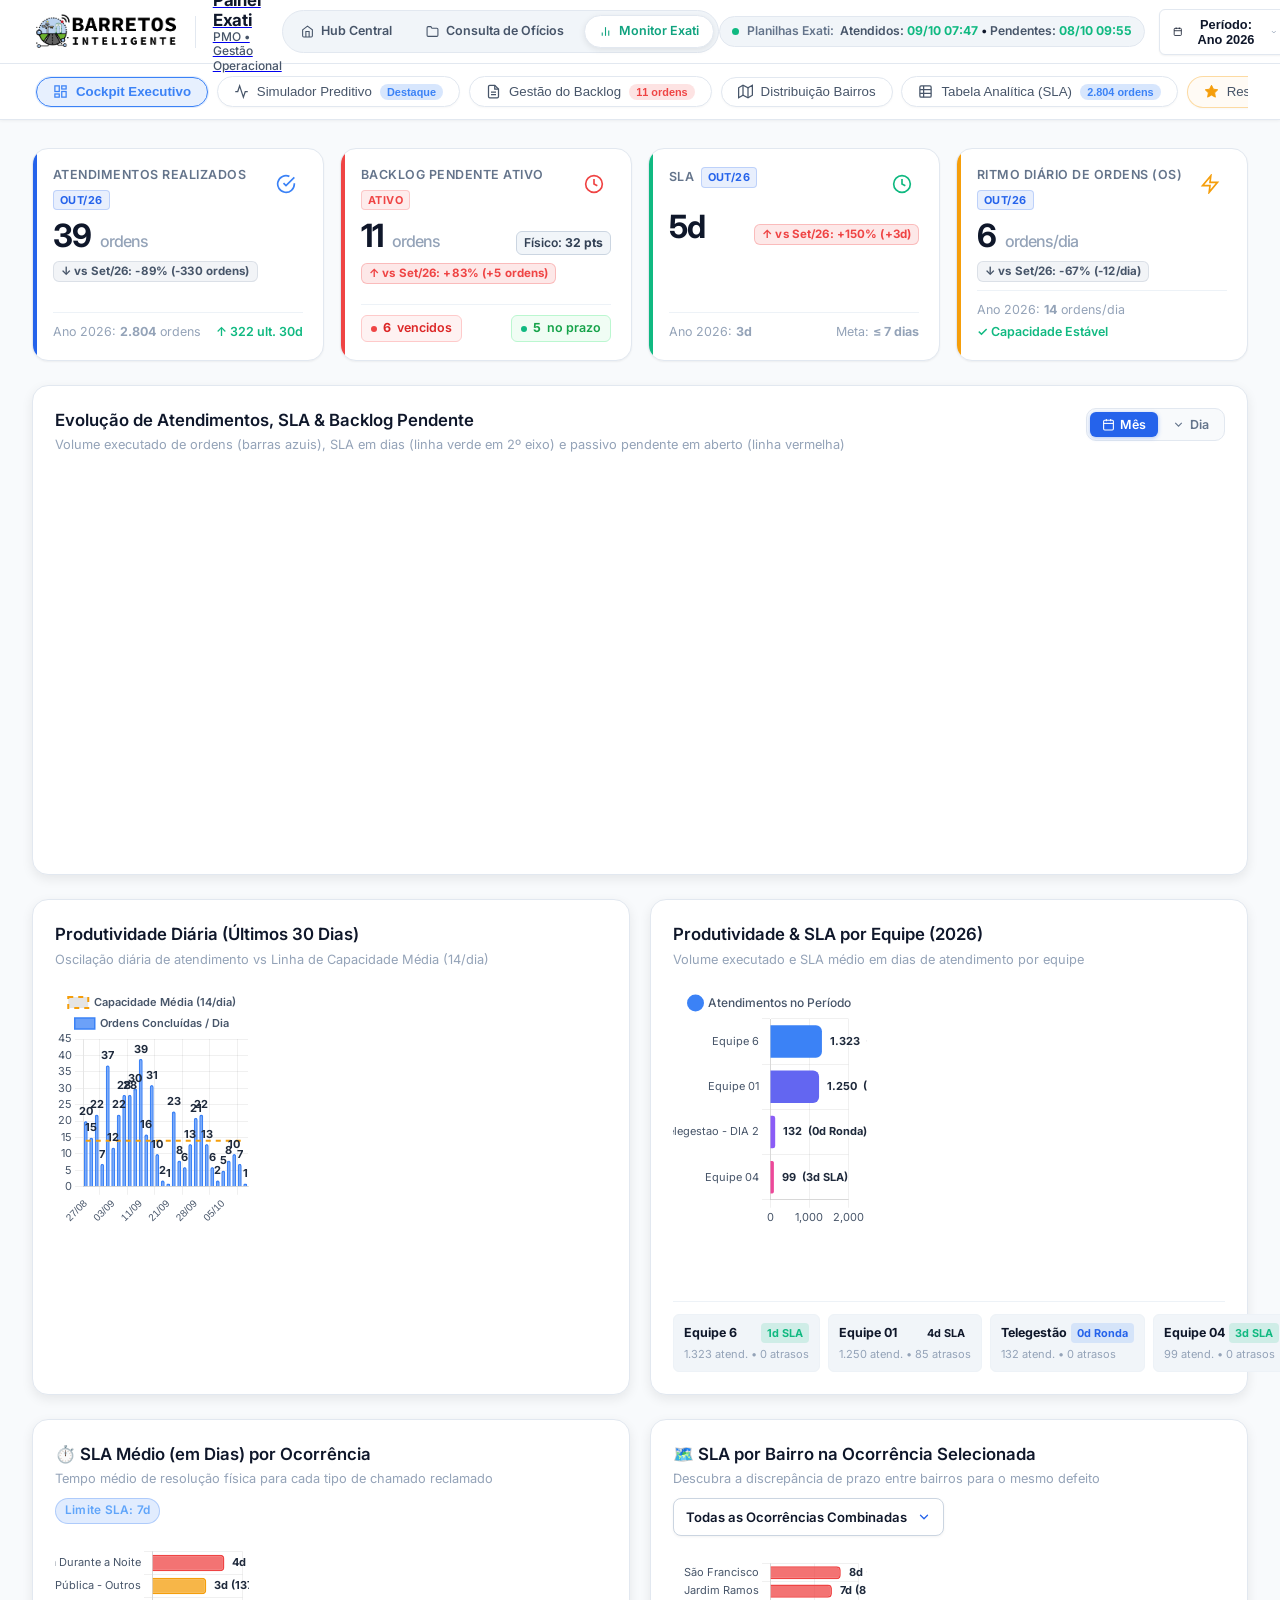
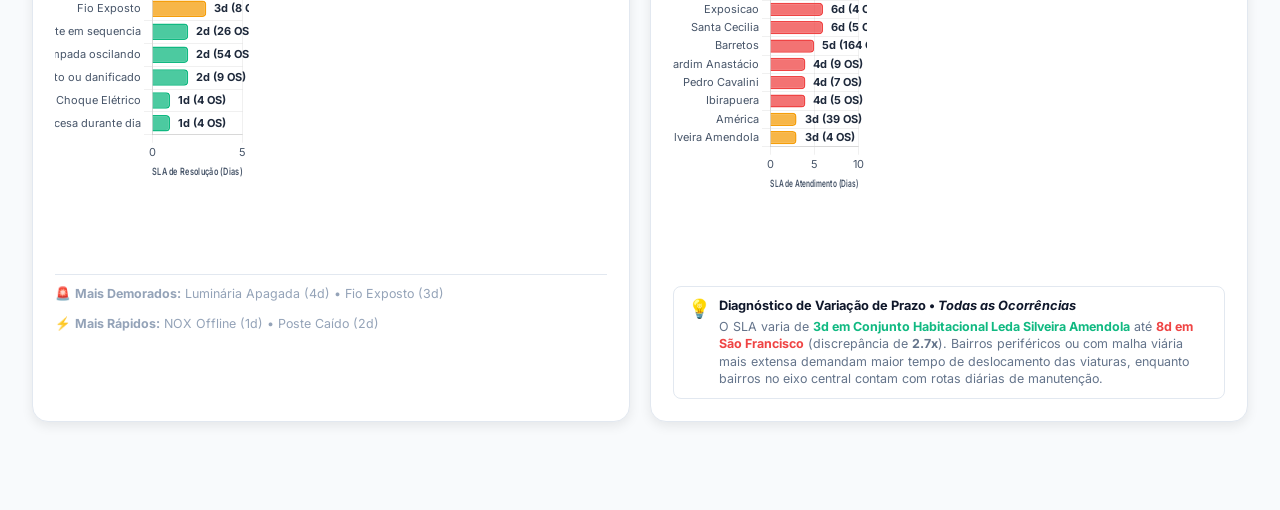
==== 02 - Monitor Exati/index.html @ 345c347f "feat: Central HUB Barretos Inteligente - Oficios e Exati integrados" ====
<!DOCTYPE html>
<html lang="pt-BR" data-theme="dark">
<head>
  <meta charset="UTF-8">
  <meta name="viewport" content="width=device-width, initial-scale=1.0, maximum-scale=1.0, user-scalable=no, viewport-fit=cover">
  <title>Painel Exati &bull; PMO Gestão Operacional</title>
  
  <!-- Favicon -->
  <link rel="icon" type="image/png" href="./favicon.png">
  <link rel="shortcut icon" type="image/png" href="./favicon.png">
  <link rel="apple-touch-icon" href="./favicon.png">
  
  <!-- Google Fonts: Inter -->
  <link rel="preconnect" href="https://fonts.googleapis.com">
  <link rel="preconnect" href="https://fonts.gstatic.com" crossorigin>
  <link href="https://fonts.googleapis.com/css2?family=Inter:wght@300;400;500;600;700;800&display=swap" rel="stylesheet">
  
  <!-- CSS Executivo -->
  <link rel="stylesheet" href="./app.css?v=20261009_v5">

  <!-- SheetJS para Upload e Exportação Direta no Navegador -->
  <script src="./xlsx.full.min.js"></script>

  <!-- Chart.js para Gráficos -->
  <script src="./chart.umd.min.js"></script>
  <script>
    if (typeof Chart === 'undefined') {
      document.write('<script src="https://cdn.jsdelivr.net/npm/chart.js"><\/script>');
    }
  </script>
</head>
<body>

  <div class="app-layout" id="app-layout">
    
    <!-- ==================== HEADER STICKY UNIFICADO (BARRA DE TÍTULO + ABAS FIXAS) ==================== -->
    <div class="sticky-header-wrapper" id="sticky-header-wrapper">
      <header class="navbar">
      <div class="nav-left">
        <a href="/" class="brand-logo" title="Ir para o Hub Central">
          <img src="./logo-ipbarretos-horizontal-alta.png" alt="Barretos Inteligente" class="brand-logo-img">
          <div class="brand-divider"></div>
          <div class="brand-text">
            <span class="brand-title">Painel Exati</span>
            <span class="brand-subtitle">PMO &bull; Gestão Operacional</span>
          </div>
        </a>
      </div>

      <!-- Central Switcher (Navegação Rápida entre Portais) -->
      <nav class="nav-center" aria-label="Navegação Central">
        <a href="/" class="nav-pill" id="linkHubNav" title="Ir para o Hub Central">
          <svg width="13" height="13" viewBox="0 0 24 24" fill="none" stroke="currentColor" stroke-width="2"><path d="M3 9l9-7 9 7v11a2 2 0 0 1-2 2H5a2 2 0 0 1-2-2z"></path><polyline points="9 22 9 12 15 12 15 22"></polyline></svg>
          <span>Hub Central</span>
        </a>
        <a href="/oficios" class="nav-pill" id="linkOficiosNav" title="Ir para Consulta de Ofícios">
          <svg width="13" height="13" viewBox="0 0 24 24" fill="none" stroke="currentColor" stroke-width="2"><path d="M22 19a2 2 0 0 1-2 2H4a2 2 0 0 1-2-2V5a2 2 0 0 1 2-2h5l2 3h9a2 2 0 0 1 2 2z"></path></svg>
          <span>Consulta de Ofícios</span>
        </a>
        <a href="/exati" class="nav-pill active" title="Você está no Monitor Exati">
          <svg width="13" height="13" viewBox="0 0 24 24" fill="none" stroke="currentColor" stroke-width="2"><line x1="18" y1="20" x2="18" y2="10"></line><line x1="12" y1="20" x2="12" y2="4"></line><line x1="6" y1="20" x2="6" y2="14"></line></svg>
          <span>Monitor Exati</span>
        </a>
      </nav>

      <div class="nav-right">
        
        <!-- AVISO PEQUENO DE DATA E HORA DE ATUALIZAÇÃO DAS PLANILHAS -->
        <div class="topbar-sync-notice" id="topbar-sync-notice" title="Status das planilhas importadas">
          <span class="sync-pulse-dot"></span>
          <div class="sync-notice-text">
            <span class="sync-notice-label">Planilhas Exati:</span>
            <span class="sync-notice-val" id="topbar-sync-times">
              <strong>Atendidos:</strong> <span id="time-badge-atendidos">08/10 09:32</span> &bull; 
              <strong>Pendentes:</strong> <span id="time-badge-pendentes">08/10 09:55</span>
            </span>
          </div>
        </div>

        <!-- DROPDOWN DE FILTRO DE PERÍODO -->
        <div class="filter-dropdown-wrapper" id="filter-dropdown-wrapper">
          <button class="nav-btn btn-filter-trigger" id="btn-filter-trigger" title="Filtrar período ou selecionar datas">
            <svg width="15" height="15" viewBox="0 0 24 24" fill="none" stroke="currentColor" stroke-width="2">
              <rect x="3" y="4" width="18" height="18" rx="2" ry="2"></rect>
              <line x1="16" y1="2" x2="16" y2="6"></line>
              <line x1="8" y1="2" x2="8" y2="6"></line>
              <line x1="3" y1="10" x2="21" y2="10"></line>
            </svg>
            <span id="filter-btn-label">Período: Ano 2026</span>
            <svg width="12" height="12" viewBox="0 0 24 24" fill="none" stroke="currentColor" stroke-width="2.5" class="chevron-icon">
              <polyline points="6 9 12 15 18 9"></polyline>
            </svg>
          </button>

          <!-- Popover do Filtro -->
          <div class="filter-popover" id="filter-popover">
            <div class="popover-title-row">
              <span class="popover-title">Filtrar Intervalo de Atendimentos</span>
              <button class="popover-close" id="btn-close-popover" title="Fechar painel">&times;</button>
            </div>
            
            <div class="popover-section">
              <span class="popover-lbl">Atalhos Rápidos:</span>
              <div class="popover-presets">
                <button class="preset-btn active" data-preset="2026">Ano 2026</button>
                <button class="preset-btn" data-preset="30d">Últimos 30 Dias</button>
                <button class="preset-btn" data-preset="90d">Últimos 90 Dias</button>
                <button class="preset-btn" data-preset="2025">Ano 2025</button>
                <button class="preset-btn" data-preset="tudo">Histórico Total</button>
              </div>
            </div>

            <div class="popover-divider"></div>

            <div class="popover-section">
              <span class="popover-lbl">Período Personalizado:</span>
              <div class="popover-dates-grid">
                <div class="popover-input-group">
                  <label for="filtro-data-inicio">De:</label>
                  <input type="date" id="filtro-data-inicio" class="date-input" value="2026-01-01">
                </div>
                <div class="popover-input-group">
                  <label for="filtro-data-fim">Até:</label>
                  <input type="date" id="filtro-data-fim" class="date-input" value="2026-10-09">
                </div>
              </div>
              <div class="popover-actions-row">
                <button class="btn-filter-apply" id="btn-aplicar-data">Aplicar Filtro</button>
                <button class="btn-filter-reset" id="btn-limpar-data" title="Resetar para Ano Atual">Resetar</button>
              </div>
            </div>

            <div class="popover-summary" id="popover-resumo-banner">
              Exibindo: Ano 2026 &bull; 2.804 atendimentos &bull; SLA Médio: 3d
            </div>
          </div>
        </div>

        <!-- BOTÃO IMPORTAR -->
        <button id="btn-abrir-upload" class="nav-btn btn-import" title="Importar nova planilha do Exati (.xlsx)">
          <svg width="15" height="15" viewBox="0 0 24 24" fill="none" stroke="currentColor" stroke-width="2">
            <path d="M21 15v4a2 2 0 0 1-2 2H5a2 2 0 0 1-2-2v-4M17 8l-5-5-5 5M12 3v12"/>
          </svg>
          <span class="btn-import-text">Importar</span>
        </button>

        <!-- BOTÃO EXPORTAR -->
        <button id="btn-exportar-excel" class="nav-btn" title="Baixar relatório consolidado em Excel">
          <svg width="15" height="15" viewBox="0 0 24 24" fill="none" stroke="currentColor" stroke-width="2">
            <path d="M21 15v4a2 2 0 0 1-2 2H5a2 2 0 0 1-2-2v-4M7 10l5 5 5-5M12 15V3"/>
          </svg>
          <span>Exportar</span>
        </button>

        <!-- BOTÃO GERAR PDF -->
        <button id="btn-imprimir-relatorio" class="nav-btn" title="Imprimir Relatório Executivo ou Salvar como PDF">
          <svg width="15" height="15" viewBox="0 0 24 24" fill="none" stroke="currentColor" stroke-width="2">
            <polyline points="6 9 6 2 18 2 18 9"></polyline>
            <path d="M6 18H4a2 2 0 0 1-2-2v-5a2 2 0 0 1 2-2h16a2 2 0 0 1 2 2v5a2 2 0 0 1-2 2h-2"></path>
            <rect x="6" y="14" width="12" height="8"></rect>
          </svg>
          <span>PDF</span>
        </button>

        <!-- BOTÃO ALTERNAR TEMA -->
        <button id="btn-toggle-theme" class="nav-btn icon-only" title="Alternar tema claro / escuro">
          <span id="theme-icon">🌙</span>
        </button>

      </div>
    </header>

    <!-- ==================== SUBNAV BAR: CHIPS DE NAVEGAÇÃO ENTRE ABAS ==================== -->
    <nav class="subnav-bar">
      <div class="subnav-container">
        <button class="subnav-chip active" data-target="tab-cockpit" data-title="Cockpit Executivo">
          <svg width="15" height="15" viewBox="0 0 24 24" fill="none" stroke="currentColor" stroke-width="2">
            <rect x="3" y="3" width="7" height="9"></rect>
            <rect x="14" y="3" width="7" height="5"></rect>
            <rect x="14" y="12" width="7" height="9"></rect>
            <rect x="3" y="16" width="7" height="5"></rect>
          </svg>
          <span>Cockpit Executivo</span>
        </button>

        <button class="subnav-chip" data-target="tab-simulador" data-title="Simulador Preditivo">
          <svg width="15" height="15" viewBox="0 0 24 24" fill="none" stroke="currentColor" stroke-width="2">
            <polyline points="22 12 18 12 15 21 9 3 6 12 2 12"></polyline>
          </svg>
          <span>Simulador Preditivo</span>
          <span class="chip-badge highlight">Destaque</span>
        </button>

        <button class="subnav-chip" data-target="tab-backlog" data-title="Gestão do Backlog">
          <svg width="15" height="15" viewBox="0 0 24 24" fill="none" stroke="currentColor" stroke-width="2">
            <path d="M14 2H6a2 2 0 0 0-2 2v16a2 2 0 0 0 2 2h12a2 2 0 0 0 2-2V8z"></path>
            <polyline points="14 2 14 8 20 8"></polyline>
            <line x1="16" y1="13" x2="8" y2="13"></line>
            <line x1="16" y1="17" x2="8" y2="17"></line>
          </svg>
          <span>Gestão do Backlog</span>
          <span class="chip-badge alert" id="badge-backlog-count">11 ordens</span>
        </button>

        <button class="subnav-chip" data-target="tab-bairros" data-title="Distribuição Bairros">
          <svg width="15" height="15" viewBox="0 0 24 24" fill="none" stroke="currentColor" stroke-width="2">
            <polygon points="1 6 1 22 8 18 16 22 23 18 23 2 16 6 8 2 1 6"></polygon>
            <line x1="8" y1="2" x2="8" y2="18"></line>
            <line x1="16" y1="6" x2="16" y2="22"></line>
          </svg>
          <span>Distribuição Bairros</span>
        </button>

        <button class="subnav-chip" data-target="tab-analitico" data-title="Tabela Analítica (SLA)" data-sub="Detalhamento linha a linha dos 2.796 atendimentos, tempos de resolução e SLA">
          <svg width="15" height="15" viewBox="0 0 24 24" fill="none" stroke="currentColor" stroke-width="2">
            <rect x="3" y="3" width="18" height="18" rx="2" ry="2"></rect>
            <line x1="3" y1="9" x2="21" y2="9"></line>
            <line x1="3" y1="15" x2="21" y2="15"></line>
            <line x1="9" y1="3" x2="9" y2="21"></line>
          </svg>
          <span>Tabela Analítica (SLA)</span>
          <span class="chip-badge highlight" id="badge-analitico-count">2.804 ordens</span>
        </button>

        <button class="subnav-chip highlight-star" data-target="tab-pitch" data-title="Resumo do Dia • Marcela" data-sub="Síntese diária da operação e decisões estratégicas para diretoria">
          <svg width="15" height="15" viewBox="0 0 24 24" fill="#f59e0b" stroke="#f59e0b" stroke-width="1.5">
            <polygon points="12 2 15.09 8.26 22 9.27 17 14.14 18.18 21.02 12 17.77 5.82 21.02 7 14.14 2 9.27 8.91 8.26 12 2"></polygon>
          </svg>
          <span>Resumo do Dia</span>
          <span class="chip-badge star-badge">⭐ Marcela</span>
        </button>

        <button class="subnav-chip" data-target="tab-powerbi" data-title="Guia Power BI (DAX)">
          <svg width="15" height="15" viewBox="0 0 24 24" fill="none" stroke="currentColor" stroke-width="2">
            <path d="M18 20V10M12 20V4M6 20v-6"></path>
          </svg>
          <span>Guia Power BI (DAX)</span>
        </button>
      </div>
    </nav>
  </div>

    <!-- ==================== CONTAINER PRINCIPAL DAS ABAS ==================== -->
    <main class="main-container">

      <!-- Cabeçalho Exclusivo para Impressão e PDF Executivo -->
      <div class="print-header" id="print-header" style="display: none;">
        <div class="print-brand-left">
          <div class="logo-card print-logo-card">
            <img src="./logo-ipbarretos-horizontal-alta.png" alt="Barretos Inteligente" class="header-logo" style="height: 34px; max-height: 34px; max-width: 160px; width: auto; object-fit: contain;">
          </div>
          <div class="print-titles">
            <h2>Barretos Inteligente &bull; Painel Exati</h2>
            <p>PMO &bull; Gestão Operacional de Atendimentos, SLA & Preditivo</p>
          </div>
        </div>
        <div class="print-meta-right">
          <div><strong id="print-periodo">Período: Ano 2026</strong></div>
          <div id="print-data-emissao">Emitido pelo CCO / PMO</div>
          <div>Parque Operacional: <strong>Barretos / SP</strong></div>
        </div>
      </div>

      <!-- ==================== ABA 1: COCKPIT EXECUTIVO ==================== -->
      <section id="tab-cockpit" class="tab-content active">
      
      <!-- Grid de KPIs C-Level com Comparação Mês Atual vs Mês Anterior (MoM) e Consolidado -->
      <section class="kpi-grid">
        
        <!-- Card 1: Atendimentos Realizados -->
        <div class="kpi-card">
          <div class="kpi-header">
            <div class="kpi-title-wrap">
              <span class="kpi-title">Atendimentos Realizados</span>
              <span class="kpi-tag-mes" id="tag-mes-atend">Out/26</span>
            </div>
            <div class="kpi-icon">
              <svg width="20" height="20" viewBox="0 0 24 24" fill="none" stroke="#3b82f6" stroke-width="2">
                <path d="M22 11.08V12a10 10 0 1 1-5.93-9.14"></path>
                <polyline points="22 4 12 14.01 9 11.01"></polyline>
              </svg>
            </div>
          </div>
          <div class="kpi-value-row">
            <div class="kpi-value">
              <span id="kpi-total-atendidos">39</span>
              <span class="kpi-unit">ordens</span>
            </div>
            <span class="kpi-mom-badge down-neutral" id="kpi-atendidos-mom" title="Comparativo com o mês anterior">
              &darr; vs Set/26: -89% (-330 ordens)
            </span>
          </div>
          <div class="kpi-footer">
            <span id="kpi-total-footer-label">Consolidado 2026: <strong id="kpi-atendidos-2026">2.804</strong> ordens</span>
            <span class="kpi-trend trend-up" id="kpi-total-trend">
              &uarr; <span id="kpi-atendidos-30d">322</span> ult. 30d
            </span>
          </div>
        </div>

        <!-- Card 2: Backlog Pendente Ativo -->
        <div class="kpi-card danger">
          <div class="kpi-header">
            <div class="kpi-title-wrap">
              <span class="kpi-title">Backlog Pendente Ativo</span>
              <span class="kpi-tag-mes danger">Ativo</span>
            </div>
            <div class="kpi-icon">
              <svg width="20" height="20" viewBox="0 0 24 24" fill="none" stroke="#ef4444" stroke-width="2">
                <circle cx="12" cy="12" r="10"></circle>
                <polyline points="12 6 12 12 16 14"></polyline>
              </svg>
            </div>
          </div>
          <div class="kpi-value-row">
            <div class="kpi-value">
              <span id="kpi-backlog-chamados">11</span>
              <span class="kpi-unit">ordens</span>
            </div>
            <span class="kpi-badge-secondary" title="Total físico de lâmpadas e pontos a atender">
              Físico: <strong id="kpi-backlog-pontos">32 pts</strong>
            </span>
            <span class="kpi-mom-badge up-danger" id="kpi-backlog-mom" title="Variação em relação ao mês anterior">
              &uarr; vs Set/26: +83% (+5 ordens)
            </span>
          </div>
          <div class="kpi-footer">
            <span class="kpi-pill danger" title="Ordens com prazo SLA estourado">
              <span class="pill-dot red"></span>
              <strong id="kpi-backlog-vencidos">6</strong> vencidos
            </span>
            <span class="kpi-pill success" title="Ordens dentro do prazo SLA">
              <span class="pill-dot green"></span>
              <strong id="kpi-backlog-prazo">5</strong> no prazo
            </span>
          </div>
        </div>

        <!-- Card 3: SLA -->
        <div class="kpi-card success" id="card-sla-medio" title="Prazo de atendimento em dias entre a abertura e a conclusão física.">
          <div class="kpi-header">
            <div class="kpi-title-wrap">
              <span class="kpi-title">SLA</span>
              <span class="kpi-tag-mes" id="tag-mes-sla">Out/26</span>
            </div>
            <div class="kpi-icon">
              <svg width="20" height="20" viewBox="0 0 24 24" fill="none" stroke="#10b981" stroke-width="2">
                <circle cx="12" cy="12" r="10"></circle>
                <polyline points="12 6 12 12 16 14"></polyline>
              </svg>
            </div>
          </div>
          <div class="kpi-value-row">
            <div class="kpi-value" id="kpi-tma-medio">5d</div>
            <span class="kpi-mom-badge up-danger" id="kpi-tma-mom" title="Comparativo do SLA contra o mês anterior">
              &uarr; vs Set/26: +150% (+3d)
            </span>
          </div>
          <div class="kpi-footer">
            <span id="kpi-tma-footer-label">Consolidado 2026: <strong id="kpi-tma-consolidado">3d</strong></span>
            <span>Meta: <strong>&le; 7 dias</strong></span>
          </div>
        </div>

        <!-- Card 4: Ritmo Diário de Ordens (OS) -->
        <div class="kpi-card warning" title="Média de ordens de serviço (OS) concluídas por dia útil pelas equipes.">
          <div class="kpi-header">
            <div class="kpi-title-wrap">
              <span class="kpi-title">Ritmo Diário de Ordens (OS)</span>
              <span class="kpi-tag-mes" id="tag-mes-ritmo">Out/26</span>
            </div>
            <div class="kpi-icon">
              <svg width="20" height="20" viewBox="0 0 24 24" fill="none" stroke="#f59e0b" stroke-width="2">
                <path d="M13 2L3 14h9l-1 8 10-12h-9l1-8z"></path>
              </svg>
            </div>
          </div>
          <div class="kpi-value-row">
            <div class="kpi-value">
              <span id="kpi-media-diaria">6</span>
              <span class="kpi-unit">ordens/dia</span>
            </div>
            <span class="kpi-mom-badge down-neutral" id="kpi-ritmo-mom" title="Ritmo diário comparado com o mês anterior">
              &darr; vs Set/26: -67% (-12/dia)
            </span>
          </div>
          <div class="kpi-footer">
            <span id="kpi-ritmo-footer-label">Consolidado 2026: <strong id="kpi-media-anual">15</strong> ordens/dia</span>
            <span class="kpi-trend trend-up">&#10003; Capacidade Estável</span>
          </div>
        </div>
      </section>

      <!-- Gráfico Principal: Evolução de Atendimentos & SLA em Dias -->
      <section style="margin-bottom: 24px;">
        <div class="card" style="width: 100%;">
          <div class="card-header pbi-card-header">
            <div>
              <div class="drill-title-row">
                <h2 class="card-title" id="titulo-grafico-evolucao">Evolução de Atendimentos, SLA &amp; Backlog Pendente</h2>
                <span class="drill-badge" id="drill-badge" style="display: none;">
                  <span class="drill-dot"></span>
                  <span id="drill-badge-text">Detalhando Mês</span>
                </span>
              </div>
              <p class="card-subtitle" id="subtitulo-grafico-evolucao">Volume executado de ordens (barras azuis), SLA médio em dias (linha verde em 2º eixo) e passivo pendente em aberto (linha vermelha)</p>
            </div>

            <!-- Controles de Granularidade e Drill-Down (Estilo Power BI) -->
            <div class="pbi-drill-controls">
              <div class="drill-toggle-pills" id="drill-toggle-pills" role="group" aria-label="Granularidade temporal">
                <button type="button" class="drill-pill-btn active" id="btn-drill-mes" title="Visão Consolidada por Mês (Padrão)">
                  <svg width="13" height="13" viewBox="0 0 24 24" fill="none" stroke="currentColor" stroke-width="2">
                    <rect x="3" y="4" width="18" height="18" rx="2" ry="2"></rect>
                    <line x1="16" y1="2" x2="16" y2="6"></line>
                    <line x1="8" y1="2" x2="8" y2="6"></line>
                    <line x1="3" y1="10" x2="21" y2="10"></line>
                  </svg>
                  <span>Mês</span>
                </button>
                <button type="button" class="drill-pill-btn" id="btn-drill-dia" title="Descer nível: Ver atendimentos dia a dia (Power BI)">
                  <svg width="13" height="13" viewBox="0 0 24 24" fill="none" stroke="currentColor" stroke-width="2">
                    <polyline points="6 9 12 15 18 9"></polyline>
                  </svg>
                  <span>Dia</span>
                </button>
              </div>

              <!-- Botão Subir Nível (Up) -->
              <button type="button" class="drill-pill-btn drill-up-btn" id="btn-drill-up" style="display: none;" title="Subir nível para Mês (Power BI)">
                <svg width="13" height="13" viewBox="0 0 24 24" fill="none" stroke="currentColor" stroke-width="2">
                  <polyline points="18 15 12 9 6 15"></polyline>
                </svg>
                <span>Subir Nível (Mês)</span>
              </button>
            </div>
          </div>
          <div class="chart-wrapper" style="height: 380px;">
            <canvas id="chartMensal"></canvas>
          </div>
        </div>
      </section>

      <!-- Segunda Linha: Produtividade Recente e Equipes -->
      <section class="grid-2">
        <div class="card col-6">
          <div class="card-header">
            <div>
              <h2 class="card-title">Produtividade Diária (Últimos 30 Dias)</h2>
              <p class="card-subtitle" id="subtitulo-chart-ultimos-dias">Oscilação diária de atendimento vs Linha de Capacidade Média (15/dia)</p>
            </div>
          </div>
          <div class="chart-wrapper">
            <canvas id="chartUltimosDias"></canvas>
          </div>
        </div>

        <div class="card col-6">
          <div class="card-header">
            <div>
              <h2 class="card-title">Produtividade &amp; SLA por Equipe (2026)</h2>
              <p class="card-subtitle">Volume executado e SLA médio em dias de atendimento por equipe</p>
            </div>
          </div>
          <div class="chart-wrapper">
            <canvas id="chartEquipes"></canvas>
          </div>
          <!-- Resumo de SLA Individual das Equipes -->
          <div class="equipes-sla-grid">
            <div class="equipe-sla-badge-item">
              <div class="eq-badge-top">
                <span class="eq-badge-name">Equipe 6</span>
                <span class="eq-badge-tag green">1d SLA</span>
              </div>
              <div class="eq-badge-sub">1.315 atend. &bull; 0 atrasos</div>
            </div>
            <div class="equipe-sla-badge-item">
              <div class="eq-badge-top">
                <span class="eq-badge-name">Equipe 01</span>
                <span class="eq-badge-tag warning">4d SLA</span>
              </div>
              <div class="eq-badge-sub">1.250 atend. &bull; 85 atrasos</div>
            </div>
            <div class="equipe-sla-badge-item">
              <div class="eq-badge-top">
                <span class="eq-badge-name">Equipe 04</span>
                <span class="eq-badge-tag green">3d SLA</span>
              </div>
              <div class="eq-badge-sub">99 atend. &bull; 0 atrasos</div>
            </div>
            <div class="equipe-sla-badge-item">
              <div class="eq-badge-top">
                <span class="eq-badge-name">Telegestão</span>
                <span class="eq-badge-tag blue">0d Ronda</span>
              </div>
              <div class="eq-badge-sub">132 atend. &bull; 0 atrasos</div>
            </div>
          </div>
        </div>
      </section>

      <!-- Seção: Diagnóstico de Ocorrências & SLA em Dias (Por Defeito e Por Bairro) -->
      <section class="grid-2" style="margin-bottom: 24px;">
        
        <!-- CARD 1: SLA Médio (em Dias) por Natureza de Ocorrência -->
        <div class="card col-6">
          <div class="card-header" style="justify-content: space-between; align-items: center; flex-wrap: wrap; gap: 10px;">
            <div>
              <h2 class="card-title">⏱️ SLA Médio (em Dias) por Ocorrência</h2>
              <p class="card-subtitle">Tempo médio de resolução física para cada tipo de chamado reclamado</p>
            </div>
            <div class="card-actions">
              <span class="badge badge-info" id="badge-tipo-sla-media">Limite SLA: 7d</span>
            </div>
          </div>
          <div class="chart-wrapper" style="height: 320px;">
            <canvas id="chartTiposSla"></canvas>
          </div>
          <div class="ocorrencias-summary-strip" id="ocorrencias-summary-strip" style="display: flex; gap: 12px; margin-top: 12px; font-size: 0.78rem; color: var(--text-dim); border-top: 1px solid var(--border-color); padding-top: 10px; flex-wrap: wrap;">
            <span>🚨 <strong>Mais Demorados:</strong> Luminária Apagada (4d) &bull; Fio Exposto (3d)</span>
            <span>⚡ <strong>Mais Rápidos:</strong> NOX Offline (1d) &bull; Poste Caído (2d)</span>
          </div>
        </div>

        <!-- CARD 2: Comparativo de SLA da Ocorrência por Bairro -->
        <div class="card col-6">
          <div class="card-header" style="justify-content: space-between; align-items: flex-start; flex-wrap: wrap; gap: 10px;">
            <div>
              <h2 class="card-title">🗺️ SLA por Bairro na Ocorrência Selecionada</h2>
              <p class="card-subtitle">Descubra a discrepância de prazo entre bairros para o mesmo defeito</p>
            </div>
            <div class="card-actions select-bairro-container" style="min-width: 250px;">
              <select id="select-ocorrencia-bairro" class="custom-select select-executivo">
                <option value="Todas as Ocorrências" selected>Todas as Ocorrências Combinadas</option>
                <option value="Luminária Apagada Durante a Noite">Luminária Apagada (Noite)</option>
                <option value="Iluminação Pública - Outros">Iluminação Pública - Outros</option>
                <option value="Lâmpada oscilando">Lâmpada oscilando</option>
                <option value="Vários pontos apagados noite em sequencia">Vários pontos apagados</option>
                <option value="NOX - nox offline">NOX Offline</option>
              </select>
            </div>
          </div>
          
          <div class="chart-wrapper" style="height: 320px;">
            <canvas id="chartBairroOcorrenciaSla"></canvas>
          </div>

          <div class="bairro-diagnostico-box" id="bairro-diagnostico-box" style="margin-top: 12px; padding: 10px 14px; background: var(--bg-card-sub); border: 1px solid var(--border-color); border-radius: 8px; font-size: 0.8rem; line-height: 1.4;">
            <!-- Preenchido dinamicamente via JavaScript -->
          </div>
        </div>

      </section>

    </section>

    <!-- ==================== ABA 2: SIMULADOR PREDITIVO & REGRESSÃO LINEAR ==================== -->
    <section id="tab-simulador" class="tab-content">
      
      <div class="simulator-hero">
        <div class="card-header" style="margin-bottom: 8px;">
          <div>
            <h2 class="card-title" style="font-size: 1.35rem;">
              ⚡ Simulador Preditivo de Capacidade & Regressão Linear do Backlog
            </h2>
            <p class="card-subtitle" style="font-size: 0.9rem;">
              Dimensione a equipe em tempo real: altere a meta de atendimentos diários e veja quantos dias úteis levará para zerar o backlog sem estourar o SLA.
            </p>
          </div>
        </div>

        <!-- Controles Interativos -->
        <div class="sim-control-grid">
          
          <!-- Controle 1: Slider de Capacidade -->
          <div class="control-item">
            <div class="control-label">
              <span>Capacidade Diária de Atendimento:</span>
              <span class="control-val-badge" id="val-capacidade">15</span>
            </div>
            <input type="range" class="range-slider" id="slider-capacidade" min="1" max="40" step="1" value="15">
            <div style="display: flex; justify-content: space-between; font-size: 0.72rem; color: var(--text-dim);">
              <span>1 (Mínimo)</span>
              <span>15 (Média da Base)</span>
              <span>40 (Turno Duplo)</span>
            </div>
          </div>

          <!-- Controle 2: Alternância de Unidade -->
          <div class="control-item">
            <div class="control-label">
              <span>Base de Cálculo da Simulação:</span>
            </div>
            <div class="toggle-group">
              <button class="toggle-btn active" id="toggle-pontos">Pontos Físicos (32 pts)</button>
              <button class="toggle-btn" id="toggle-chamados">Solicitações (11 ordens)</button>
            </div>
            <span style="font-size: 0.72rem; color: var(--text-dim); margin-top: 4px;">
              *Recomendado: <strong>Pontos Físicos</strong>, pois reflete o trabalho real nos postes.
            </span>
          </div>

        </div>

        <!-- Métricas da Projeção -->
        <div class="projection-metrics">
          <div class="proj-card highlight">
            <div class="proj-title">Tempo para Zerar Backlog</div>
            <div class="proj-value" id="sim-dias-zerar" style="color: #60a5fa;">2 dias úteis</div>
            <div class="proj-sub">Projeção linear direta</div>
          </div>

          <div class="proj-card">
            <div class="proj-title">Data Estimada de Backlog Zero</div>
            <div class="proj-value" id="sim-data-zerar" style="color: #34d399;">12/10/2026</div>
            <div class="proj-sub">Excluindo fins de semana</div>
          </div>

          <div class="proj-card">
            <div class="proj-title">Status da Capacidade</div>
            <div class="proj-value" id="sim-velocidade-status" style="font-size: 1rem; margin-top: 8px;">
              <span class="badge badge-success">Ritmo Excelente</span>
            </div>
            <div class="proj-sub">Frente à demanda reprimida</div>
          </div>

          <div class="proj-card">
            <div class="proj-title">Avaliação de Risco de SLA</div>
            <div class="proj-value" id="sim-risco-sla" style="font-size: 0.95rem; margin-top: 8px;">
              <span class="text-success">100% no prazo mantido</span>
            </div>
            <div class="proj-sub">Chamados atualmente no prazo</div>
          </div>
        </div>

        <!-- Calculadora Reversa -->
        <div class="calculator-box">
          <div style="display: flex; align-items: center; gap: 12px;">
            <svg width="24" height="24" viewBox="0 0 24 24" fill="none" stroke="#60a5fa" stroke-width="2">
              <rect x="4" y="2" width="16" height="20" rx="2"></rect>
              <line x1="8" y1="6" x2="16" y2="6"></line>
              <line x1="16" y1="14" x2="16" y2="18"></line>
              <path d="M16 10h.01M12 10h.01M8 10h.01M12 14h.01M8 14h.01M12 18h.01M8 18h.01"/>
            </svg>
            <div>
              <span style="font-weight: 700; font-size: 0.95rem; color: var(--text-main);">Calculadora Reversa de Meta:</span>
              <p style="font-size: 0.8rem; color: var(--text-muted); margin: 0;">Quantos dias você quer que a equipe leve para zerar tudo?</p>
            </div>
          </div>
          <div style="display: flex; align-items: center; gap: 10px;">
            <span>Zerar em:</span>
            <input type="number" id="input-meta-dias" class="calc-input" value="2" min="1" max="30">
            <span>dias úteis &rarr; <strong>Capacidade Necessária:</strong></span>
            <span class="control-val-badge" id="calc-capacidade-necessaria" style="font-size: 1.15rem; color: #34d399;">16/dia</span>
          </div>
        </div>

      </div>

      <!-- Gráfico da Regressão Linear / Burndown -->
      <div class="card" style="margin-bottom: 24px;">
        <div class="card-header">
          <div>
            <h2 class="card-title">Regressão Linear & Projeção de Queima do Backlog (Burndown)</h2>
            <p class="card-subtitle">
              Trajetória dia a dia de redução do backlog até zero chamados, comparando o cenário escolhido com ritmos alternativos
            </p>
          </div>
        </div>
        <div class="chart-wrapper-tall">
          <canvas id="chartBurndown"></canvas>
        </div>
      </div>

      <!-- Análise de Cenários -->
      <div class="grid-2">
        <div class="card col-4">
          <h3 style="font-size: 0.95rem; font-weight: 700; color: #f87171; margin-bottom: 8px;">
            ⚠️ Cenário Crítico (5 atendimentos/dia)
          </h3>
          <p style="font-size: 0.85rem; color: var(--text-muted); line-height: 1.5;">
            Se o ritmo cair para 5 pontos/dia, levará <strong>7 dias úteis</strong> para zerar. Consequência: <strong>100% dos 5 chamados de munícipes estourarão o SLA</strong> de 7 dias!
          </p>
        </div>

        <div class="card col-4">
          <h3 style="font-size: 0.95rem; font-weight: 700; color: #60a5fa; margin-bottom: 8px;">
            ⚡ Cenário Atual da Base (15 atendimentos/dia)
          </h3>
          <p style="font-size: 0.85rem; color: var(--text-muted); line-height: 1.5;">
            Mantendo a média de 15,3/dia, a equipe zera todos os 32 pontos pendentes em <strong>apenas 2 dias úteis</strong>. Todos os chamados de munícipes são solucionados dentro do prazo regulamentar.
          </p>
        </div>

        <div class="card col-4">
          <h3 style="font-size: 0.95rem; font-weight: 700; color: #34d399; margin-bottom: 8px;">
            🚀 Cenário de Mutirão (25 atendimentos/dia)
          </h3>
          <p style="font-size: 0.85rem; color: var(--text-muted); line-height: 1.5;">
            Com dedicação concentrada de 2 equipes (Equipe 6 + Equipe 01), o passivo completo é eliminado em <strong>1,3 dias (cerca de 24 horas úteis)</strong>.
          </p>
        </div>
      </div>

    </section>

    <!-- ==================== ABA 3: GESTÃO DO BACKLOG PENDENTE ==================== -->
    <section id="tab-backlog" class="tab-content">
      
      <!-- Diagnóstico Crítico Minimizado por Padrão (Foco em Gráficos e Indicadores) -->
      <details class="insight-accordion" id="accordion-diagnostico-ronda">
        <summary class="insight-summary">
          <div class="insight-summary-left">
            <span style="font-size: 1rem;">🚨</span>
            <span class="insight-summary-title">Diagnóstico Crítico: Fator "Ronda Própria" vs Call Center</span>
            <span class="insight-summary-badge">6 ordens vencidas (27 pts) na Ronda</span>
          </div>
          <div class="insight-summary-right">
            <span>Ver detalhes textuais</span>
            <span class="insight-arrow">▼</span>
          </div>
        </summary>
        <div class="insight-accordion-content">
          Dos <strong>11 chamados pendentes</strong>, existe uma divisão nítida na operação:<br>
          &bull; <strong>Call Center (Munícipes):</strong> 5 chamados (5 pontos) &rarr; Abertos entre 02/10 e 07/10. <strong>100% estão dentro do SLA</strong> (restam de 1 a 6 dias). A equipe atende a população rigorosamente no prazo!<br>
          &bull; <strong>Ronda Própria (Inspeção Técnica Interna):</strong> 6 chamados (27 pontos!) &rarr; Abertos entre 18/08 e 22/09. <strong>100% estão com SLA vencido</strong> (atraso de até 44 dias). Os chamados da ronda foram preteridos em favor do Call Center, acumulando passivo nos bairros.
        </div>
      </details>

      <!-- Linha do Tempo: Evolução dos Chamados Pendentes & Atendimentos Concluídos -->
      <div class="card" style="margin-bottom: 24px;">
        <div class="card-header" style="flex-wrap: wrap; gap: 12px; justify-content: space-between; align-items: center;">
          <div>
            <h2 class="card-title">📈 Linha do Tempo: Backlog Pendente vs Chamados Atendidos</h2>
            <p class="card-subtitle">
              Comparativo contínuo entre os chamados resolvidos pela equipe e o passivo em aberto desde agosto (18/08). Comprova alta produtividade (452 ordens concluídas no mesmo período).
            </p>
          </div>
          <div class="card-actions" style="display: flex; gap: 10px; align-items: center; flex-wrap: wrap;">
            <div class="timeline-view-switch" style="display: inline-flex; background: var(--bg-card-sub); border: 1px solid var(--border-color); border-radius: 8px; padding: 2px;">
              <button class="btn-timeline-toggle" id="btn-tl-diaria" style="padding: 4px 10px; font-size: 0.75rem; border-radius: 6px; font-weight: 600; cursor: pointer; border: none; background: transparent; color: var(--text-dim);">Visão Diária (31 dias)</button>
              <button class="btn-timeline-toggle active" id="btn-tl-marcos" style="padding: 4px 10px; font-size: 0.75rem; border-radius: 6px; font-weight: 600; cursor: pointer; border: none; background: var(--primary); color: #fff;">Marcos do Backlog (7 datas)</button>
            </div>
            <span class="badge badge-warning" id="badge-backlog-versao">
              📁 Última Versão: ExportacaoConsulta (1).xlsx
            </span>
          </div>
        </div>

        <!-- Mini Strip de Indicadores do Backlog -->
        <div class="backlog-timeline-kpis">
          <div class="timeline-kpi-item">
            <span class="tkpi-label">Passivo Atual em Aberto</span>
            <span class="tkpi-val red" id="tkpi-pontos-atual">32 pts</span>
            <span class="tkpi-sub" id="tkpi-chamados-atual">11 ordens ativas</span>
          </div>
          <div class="timeline-kpi-item">
            <span class="tkpi-label">Origem Ronda Interna</span>
            <span class="tkpi-val amber" id="tkpi-ronda-pts">27 pts (84%)</span>
            <span class="tkpi-sub">Passivo represado</span>
          </div>
          <div class="timeline-kpi-item">
            <span class="tkpi-label">Origem Call Center</span>
            <span class="tkpi-val blue" id="tkpi-callcenter-pts">5 pts (16%)</span>
            <span class="tkpi-sub">100% no prazo</span>
          </div>
          <div class="timeline-kpi-item">
            <span class="tkpi-label">Atendidos no Período</span>
            <span class="tkpi-val green" id="tkpi-atendidos-periodo">452 ordens</span>
            <span class="tkpi-sub" id="tkpi-dias-operacao">31 dias ativos desde 18/08</span>
          </div>
        </div>

        <div class="chart-wrapper-tall" style="height: 340px; margin-top: 16px;">
          <canvas id="chartEvolucaoPendentes"></canvas>
        </div>
      </div>

      <div class="card">
        <div class="card-header" style="flex-wrap: wrap; gap: 12px;">
          <div>
            <h2 class="card-title" id="titulo-tabela-backlog">Lista Completa de Solicitações Pendentes</h2>
            <p class="card-subtitle" id="table-total-count">11 ordens exibidas</p>
          </div>
          
          <div class="card-actions" style="flex-wrap: wrap;">
            <!-- Campo de Busca Reativa -->
            <input type="text" id="input-busca-pendentes" class="search-input" placeholder="🔍 Buscar por protocolo, bairro...">

            <!-- Filtros Rápidos -->
            <button class="btn-header filter-btn active" data-filter="todos">Todos (11)</button>
            <button class="btn-header filter-btn" data-filter="vencidos" style="color: #f87171;">Vencidos (6)</button>
            <button class="btn-header filter-btn" data-filter="no_prazo" style="color: #34d399;">No Prazo (5)</button>
            <button class="btn-header filter-btn" data-filter="ronda" style="color: #fbbf24;">Ronda (27 pts)</button>
            <button class="btn-header filter-btn" data-filter="callcenter" style="color: #60a5fa;">Call Center (5 pts)</button>
          </div>
        </div>

        <!-- Banner Interativo de Filtro por Clique no Gráfico -->
        <div id="banner-filtro-grafico" class="grafico-filter-banner" style="display: none;">
          <div class="grafico-filter-left">
            <span style="font-size: 1.15rem;">🎯</span>
            <div>
              <div class="grafico-filter-title">
                Filtrado pelo ponto no gráfico: <span id="grafico-filter-data" style="color: var(--primary);">02/10</span> &bull; <span id="grafico-filter-desc">7 ordens acumuladas no backlog</span>
              </div>
              <div class="grafico-filter-hint">
                Alternar visualização entre o passivo acumulado até a data ou ordens abertas no dia:
              </div>
            </div>
            <div class="filter-mode-switch">
              <button class="btn-micro-toggle active" id="btn-filtro-acumulado" title="Ver ordens acumuladas no backlog até esta data">Acumulado até a data</button>
              <button class="btn-micro-toggle" id="btn-filtro-dia" title="Ver ordens abertas especificamente nesta data">Abertas no dia</button>
            </div>
          </div>
          <button id="btn-limpar-filtro-grafico" class="btn-clear-filter">
            ✕ Limpar Filtro (Ver Todas)
          </button>
        </div>

        <div class="table-responsive">
          <table class="data-table">
            <thead id="thead-backlog-tabela">
              <tr>
                <th>Protocolo</th>
                <th>Data Abertura</th>
                <th>Origem</th>
                <th>Pontos Físicos</th>
                <th>Bairro(s)</th>
                <th>Solicitante</th>
                <th>Status SLA</th>
                <th>Tempo Restante / Atraso</th>
              </tr>
            </thead>
            <tbody id="tbody-pendentes">
              <!-- Preenchido via Javascript -->
            </tbody>
          </table>
        </div>
      </div>

    </section>

    <!-- ==================== ABA 4: DISTRIBUIÇÃO POR BAIRROS ==================== -->
    <section id="tab-bairros" class="tab-content">
      <div class="bairros-layout-grid">
        
        <!-- LADO ESQUERDO: GRÁFICO DE BARRAS VERTICAIS -->
        <div class="card bairros-chart-card">
          <div class="card-header">
            <div>
              <h2 class="card-title">Distribuição de Atendimentos &amp; SLA por Bairro</h2>
              <p class="card-subtitle">Volume executado (barras azuis) interceptado pelo SLA médio em dias (linha verde em 2º eixo)</p>
            </div>
          </div>
          <div class="bairros-chart-wrapper">
            <canvas id="chartBairros"></canvas>
          </div>
        </div>

        <!-- LADO DIREITO: QUADROS EMPILHADOS UM EM CIMA DO OUTRO -->
        <div class="bairros-side-column">
          
          <div class="card bairros-info-card">
            <div class="card-header" style="margin-bottom: 10px;">
              <h3 style="font-size: 0.95rem; font-weight: 700; color: var(--text-main); display: flex; align-items: center; gap: 8px;">
                <span style="color: #ef4444;">📍</span> Concentração de Demandas Pendentes
              </h3>
            </div>
            <p style="font-size: 0.84rem; color: var(--text-secondary); line-height: 1.6; margin: 0;">
              Dos bairros com chamados em aberto no momento:<br>
              &bull; <strong>Barretos Centro, Jardim Allah e Jardim São Paulo:</strong> 9 pontos (Ronda 1867977/10)<br>
              &bull; <strong>Jardim Europa e Los Angeles:</strong> 6 pontos (Ronda 1868101/13)<br>
              &bull; <strong>Pedro Cavalini:</strong> 5 pontos (Ronda 1878415/19)<br>
              &bull; <strong>Dom João Bosco e Marília:</strong> 4 pontos (Ronda 1868096/11)<br>
              <span style="display: block; margin-top: 8px; font-weight: 600; color: #2563eb;">
                💡 Recomendação: Realizar rota geográfica agrupada por região (Sul/Leste) para economizar deslocamento.
              </span>
            </p>
          </div>

          <div class="card bairros-info-card">
            <div class="card-header" style="margin-bottom: 10px;">
              <h3 style="font-size: 0.95rem; font-weight: 700; color: var(--text-main); display: flex; align-items: center; gap: 8px;">
                <span style="color: #10b981;">⚡</span> Eficiência Logística de Campo
              </h3>
            </div>
            <p style="font-size: 0.84rem; color: var(--text-secondary); line-height: 1.6; margin: 0;">
              A distância média entre pontos atendidos pela equipe em Barretos é de apenas <strong>1,7m a 13,9m</strong> por chamada em vias urbanas.<br>
              Ao agrupar os 4 chamados da zona sul no mesmo turno, a produtividade diária estimada sobe de 15 para até <strong>25 pontos/dia</strong> com economia direta de combustível.
            </p>
          </div>

        </div>

      </div>
    </section>

    <!-- ==================== ABA 5: RESUMO DO DIA • VISÃO MARCELA ==================== -->
    <section id="tab-pitch" class="tab-content">
      
      <!-- HERO EXECUTIVE BRIEFING -->
      <div class="resumo-hero">
        <div class="resumo-hero-badge">
          <svg width="14" height="14" viewBox="0 0 24 24" fill="currentColor">
            <polygon points="12 2 15.09 8.26 22 9.27 17 14.14 18.18 21.02 12 17.77 5.82 21.02 7 14.14 2 9.27 8.91 8.26 12 2"></polygon>
          </svg>
          ⭐ BRIEFING DIÁRIO &bull; VISÃO EXECUTIVA MARCELA
        </div>
        <h2 class="resumo-hero-title">
          Resumo do Dia &bull; Marcela
        </h2>
        <p class="resumo-hero-sub">
          Visão consolidada em 60 segundos sobre o status da operação de iluminação pública em Barretos. O cockpit executivo que resume metas, gargalos pontuais e ações recomendadas para o dia sem necessidade de navegar pelas demais páginas.
        </p>

        <!-- Status Bar Sintética -->
        <div class="resumo-status-strip">
          <span class="resumo-pill status-green">
            <span class="status-dot"></span>
            <strong>Status Geral:</strong> Operação Saudável &amp; Sob Controle
          </span>
          <span class="resumo-pill">
            ⚡ <strong>SLA Médio:</strong> 3 dias (Limite: até 7d)
          </span>
          <span class="resumo-pill">
            📍 <strong>Backlog Real:</strong> 32 pontos (11 ordens)
          </span>
          <span class="resumo-pill status-blue">
            ⏱️ <strong>Tempo p/ Zerar:</strong> 1 a 2 dias úteis
          </span>
        </div>
      </div>

      <!-- OS 4 PILARES DA OPERAÇÃO HOJE -->
      <div class="resumo-pillars-grid">
        
        <!-- PILAR 1: SAÚDE OPERACIONAL -->
        <div class="resumo-pillar-card">
          <div class="resumo-pillar-header">
            <div class="resumo-pillar-icon green">
              <svg width="22" height="22" viewBox="0 0 24 24" fill="none" stroke="currentColor" stroke-width="2">
                <path d="M22 11.08V12a10 10 0 1 1-5.93-9.14"></path>
                <polyline points="22 4 12 14.01 9 11.01"></polyline>
              </svg>
            </div>
            <div class="resumo-pillar-titles">
              <div class="resumo-pillar-tag green">Pilar 01 &bull; Desempenho Contratual</div>
              <h3 class="resumo-pillar-title">Saúde da Operação em Alta</h3>
            </div>
          </div>
          <div class="resumo-pillar-body">
            A operação em Barretos opera com excelente tração em 2026: o SLA médio de atendimento é de <strong>3 dias</strong> (com mediana de 1 dia — metade dos chamados resolvida em 24h), superando amplamente o prazo limite regulamentar de até 7 dias (168h). Já são mais de <strong>56 mil atendimentos</strong> acumulados no contrato.
          </div>
          <div class="resumo-pillar-footer">
            <span style="color: var(--text-dim);">Conclusão Executiva</span>
            <span style="color: var(--success); font-weight: 700;">🟢 Risco Contratual Zero</span>
          </div>
        </div>

        <!-- PILAR 2: DIAGNÓSTICO DO BACKLOG -->
        <div class="resumo-pillar-card">
          <div class="resumo-pillar-header">
            <div class="resumo-pillar-icon red">
              <svg width="22" height="22" viewBox="0 0 24 24" fill="none" stroke="currentColor" stroke-width="2">
                <circle cx="12" cy="12" r="10"></circle>
                <line x1="12" y1="8" x2="12" y2="12"></line>
                <line x1="12" y1="16" x2="12.01" y2="16"></line>
              </svg>
            </div>
            <div class="resumo-pillar-titles">
              <div class="resumo-pillar-tag red">Pilar 02 &bull; Ponto Crítico de Atenção</div>
              <h3 class="resumo-pillar-title">Onde Está o Backlog Real</h3>
            </div>
          </div>
          <div class="resumo-pillar-body">
            O painel registra apenas <strong>11 ordens abertas</strong>, representando <strong>32 pontos físicos</strong> a reparar. Ponto decisivo: <strong>100% dos chamados abertos pela população (Call Center) estão rigorosamente no prazo</strong>. Os 6 chamados em atraso vieram da nossa <strong>Ronda Interna</strong>, que acumulou até 9 pontos por chamado e ficaram represados até 44 dias.
          </div>
          <div class="resumo-pillar-footer">
            <span style="color: var(--text-dim);">Foco de Ação</span>
            <span style="color: var(--danger); font-weight: 700;">🔴 Liquidar os 6 lotes de Ronda</span>
          </div>
        </div>

        <!-- PILAR 3: RESOLUÇÃO PREDITIVA -->
        <div class="resumo-pillar-card">
          <div class="resumo-pillar-header">
            <div class="resumo-pillar-icon blue">
              <svg width="22" height="22" viewBox="0 0 24 24" fill="none" stroke="currentColor" stroke-width="2">
                <polyline points="22 12 18 12 15 21 9 3 6 12 2 12"></polyline>
              </svg>
            </div>
            <div class="resumo-pillar-titles">
              <div class="resumo-pillar-tag blue">Pilar 03 &bull; Capacidade &amp; IA Preditiva</div>
              <h3 class="resumo-pillar-title">Tempo Estimado para Zerar</h3>
            </div>
          </div>
          <div class="resumo-pillar-body">
            A capacidade de entrega atual é de <strong>15 ordens executadas por dia</strong>. Com essa capacidade de campo, todo o passivo de 32 pontos pendentes é <strong>liquidado em 1 a 2 dias úteis</strong>. Com o reforço integrado das Equipes 06 e 01, o backlog é zerado em menos de 24 horas úteis sem necessidade de horas extras adicionais.
          </div>
          <div class="resumo-pillar-footer">
            <span style="color: var(--text-dim);">Previsão de Conclusão</span>
            <span style="color: var(--primary); font-weight: 700;">⚡ Até 48 horas úteis</span>
          </div>
        </div>

        <!-- PILAR 4: LOGÍSTICA DE CAMPO -->
        <div class="resumo-pillar-card">
          <div class="resumo-pillar-header">
            <div class="resumo-pillar-icon purple">
              <svg width="22" height="22" viewBox="0 0 24 24" fill="none" stroke="currentColor" stroke-width="2">
                <polygon points="1 6 1 22 8 18 16 22 23 18 23 2 16 6 8 2 1 6"></polygon>
                <line x1="8" y1="2" x2="8" y2="18"></line>
                <line x1="16" y1="6" x2="16" y2="22"></line>
              </svg>
            </div>
            <div class="resumo-pillar-titles">
              <div class="resumo-pillar-tag purple">Pilar 04 &bull; Logística Geográfica</div>
              <h3 class="resumo-pillar-title">Rota Otimizada de Campo</h3>
            </div>
          </div>
          <div class="resumo-pillar-body">
            A distância entre os pontos pendentes é curta (média de <strong>1,7m a 13,9m</strong> entre chamados próximos). A maior densidade está na <strong>Zona Sul (bairros Cristiano de Carvalho, Barretos II e Cecap)</strong>. Ao agrupar a rota por cluster territorial, a produtividade diária salta de 15 para até <strong>25 pontos/dia</strong> com economia direta de combustível.
          </div>
          <div class="resumo-pillar-footer">
            <span style="color: var(--text-dim);">Ganho Operacional</span>
            <span style="color: #8b5cf6; font-weight: 700;">🚀 +66% de Produtividade</span>
          </div>
        </div>

      </div>

      <!-- CHECKLIST DE DECISÕES DIRECIONADAS PARA A MARCELA -->
      <div class="resumo-decisions-card">
        <div class="card-header" style="margin-bottom: 16px;">
          <div>
            <h2 class="card-title" style="font-size: 1.15rem; display: flex; align-items: center; gap: 8px;">
              <span>🎯</span> 3 Decisões e Orientações Estratégicas para Marcela Hoje
            </h2>
            <p class="card-subtitle">Ações executivas imediatas para blindar indicadores e manter Barretos como referência</p>
          </div>
        </div>

        <div class="decision-item">
          <div class="decision-icon">1</div>
          <div class="decision-content">
            <div class="decision-title">Autorizar Mutirão Concentrado de 48h para os 6 Lotes de Ronda</div>
            <div class="decision-desc">
              Determinar que a coordenação operacional aloque as Equipes 06 e 01 exclusivamente na Zona Sul nos próximos 2 dias. Com isso, os 6 chamados mais antigos de ronda serão baixados no sistema e o backlog em atraso retornará a <strong>zero absoluto</strong>.
            </div>
          </div>
        </div>

        <div class="decision-item">
          <div class="decision-icon">2</div>
          <div class="decision-content">
            <div class="decision-title">Adequar Abertura de Chamados de Ronda no Sistema Exati</div>
            <div class="decision-desc">
              Para evitar que novos lotes com 7 a 9 lâmpadas continuem acumulando prazo em lote único, orientar os fiscais de campo a cadastrarem chamados de ronda fracionados (máximo de 3 pontos por chamado) ou com subtarefas independentes.
            </div>
          </div>
        </div>

        <div class="decision-item">
          <div class="decision-icon">3</div>
          <div class="decision-content">
            <div class="decision-title">Adotar Esta Página como Cockpit Semanal de Diretoria</div>
            <div class="decision-desc">
              Utilizar esta aba como a síntese oficial semanal do PMO. Acompanhando o SLA semanalmente acima de 90%, garantimos pontuação máxima de performance contratual perante a prefeitura e os munícipes.
            </div>
          </div>
        </div>
      </div>

      <!-- Dicionário de Indicadores -->
      <div class="card">
        <div class="card-header">
          <div>
            <h2 class="card-title">📘 Dicionário de Indicadores (KPIs) para a Gestão</h2>
            <p class="card-subtitle">Conceitos, fórmulas e referências recomendadas para diretoria</p>
          </div>
        </div>

        <div class="table-responsive">
          <table class="data-table">
            <thead>
              <tr>
                <th>Indicador</th>
                <th>O que mede?</th>
                <th>Como é Calculado?</th>
                <th>Valor Atual</th>
                <th>Meta Recomendada</th>
              </tr>
            </thead>
            <tbody>
              <tr>
                <td><strong>SLA Médio (em Dias)</strong></td>
                <td>Prazo médio transcorrido entre a abertura da ocorrência pelo munícipe e sua conclusão física.</td>
                <td>&sum; (Data Conclusão - Data Reclamação) / Total de Atendimentos com Chamado</td>
                <td><strong style="color: #10b981;">3 dias</strong> (mediana 1d)</td>
                <td>&le; 3 dias (Limite: 7d)</td>
              </tr>
              <tr>
                <td><strong>Backlog Físico (Pontos)</strong></td>
                <td>Quantidade de pontos luminosos reais aguardando reparo na cidade.</td>
                <td>Soma do campo 'Pontos de solicitação' da pasta Pendentes</td>
                <td><span class="badge badge-danger">32 pontos</span> (em 11 ordens)</td>
                <td>&le; 20 pontos ativos</td>
              </tr>
              <tr>
                <td><strong>Ritmo Diário (Throughput)</strong></td>
                <td>Média de chamados concluídos por dia de trabalho da equipe de campo.</td>
                <td>Total Atendidos no Período / Número de Dias com Operação</td>
                <td><strong style="color: #fbbf24;">15 / dia</strong></td>
                <td>15 a 20 / dia</td>
              </tr>
              <tr>
                <td><strong>Dias para Zerar (Backlog Burndown)</strong></td>
                <td>Tempo necessário estimado via regressão para eliminar todo o passivo em aberto.</td>
                <td>Backlog Restante / Capacidade Diária Pactuada</td>
                <td><span class="badge badge-info">2.0 dias úteis</span></td>
                <td>&le; 3.0 dias úteis</td>
              </tr>
              <tr>
                <td><strong>Aging do Backlog</strong></td>
                <td>Idade cronológica dos chamados que continuam em aberto.</td>
                <td>Data Atual - Data da Solicitação</td>
                <td>Até 44 dias (Ronda)</td>
                <td>Zero chamados &gt; 7 dias</td>
              </tr>
            </tbody>
          </table>
        </div>
      </div>

    </section>

    <!-- ==================== ABA: TABELA ANALÍTICA (DRILL-DOWN SLA) ==================== -->
    <section id="tab-analitico" class="tab-content">

      <!-- Header Informativo com Rastreabilidade de Cálculo -->
      <div class="card analitico-top-card" style="margin-bottom: 10px; padding: 12px 18px 14px 18px;">
        <div class="card-header" style="flex-wrap: wrap; gap: 10px; justify-content: space-between; align-items: center; padding-bottom: 10px; margin-bottom: 10px; border-bottom: 1px solid var(--border-color);">
          <div>
            <h2 class="card-title" style="font-size: 1.12rem; margin-bottom: 2px;">🔍 Explorador Analítico & Auditoria de Indicadores</h2>
            <p class="card-subtitle" style="font-size: 0.76rem;">Auditoria linha a linha das 2.796 ordens de serviço executadas em 2026 &bull; SLA Médio Consolidado: 3 dias</p>
          </div>
          <div style="display: flex; gap: 10px; align-items: center; flex-wrap: wrap;">
            <button id="btn-exportar-analitico" class="btn-export-excel" title="Exportar todas as linhas filtradas em planilha Excel (.xlsx)">
              <svg width="16" height="16" viewBox="0 0 24 24" fill="none" stroke="currentColor" stroke-width="2" stroke-linecap="round" stroke-linejoin="round">
                <path d="M14 2H6a2 2 0 0 0-2 2v16a2 2 0 0 0 2 2h12a2 2 0 0 0 2-2V8z"></path>
                <polyline points="14 2 14 8 20 8"></polyline>
                <line x1="8" y1="13" x2="16" y2="13"></line>
                <line x1="8" y1="17" x2="16" y2="17"></line>
                <polyline points="10 9 9 9 8 9"></polyline>
              </svg>
              <span>Exportar Linhas em Excel (.xlsx)</span>
            </button>
          </div>
        </div>

        <!-- Strip de Mini-KPIs Dinâmicos (Imediatamente no Topo) -->
        <div class="analitico-kpi-grid">
          <div class="analitico-kpi-card">
            <span class="analitico-kpi-label">Ordens Filtradas</span>
            <span class="analitico-kpi-val" id="analitico-kpi-total">2.796</span>
            <span class="analitico-kpi-sub">Total no filtro ativo</span>
          </div>
          <div class="analitico-kpi-card">
            <span class="analitico-kpi-label">SLA</span>
            <span class="analitico-kpi-val highlight-blue" id="analitico-kpi-tma">3 dias</span>
            <span class="analitico-kpi-sub" id="analitico-kpi-horas">~63 horas</span>
          </div>
          <div class="analitico-kpi-card">
            <span class="analitico-kpi-label">Ordens no Prazo</span>
            <span class="analitico-kpi-val highlight-green" id="analitico-kpi-noprazo-count">885</span>
            <span class="analitico-kpi-sub">Dentro do SLA (≤ 7 dias)</span>
          </div>
          <div class="analitico-kpi-card">
            <span class="analitico-kpi-label">Ordens Atrasadas</span>
            <span class="analitico-kpi-val highlight-red" id="analitico-kpi-atrasadas">72</span>
            <span class="analitico-kpi-sub">Excederam 7 dias (> 7d)</span>
          </div>
          <div class="analitico-kpi-card">
            <span class="analitico-kpi-label">Rondas Preventivas</span>
            <span class="analitico-kpi-val highlight-gray" id="analitico-kpi-ronda">1.839</span>
            <span class="analitico-kpi-sub">Vistoria sem reclamação</span>
          </div>
        </div>
      </div>

      <!-- Metodologia e Explicação Minimizada por Padrão (Estilo Gestão do Backlog) -->
      <details class="insight-accordion info" id="accordion-metodologia-sla" style="margin-bottom: 10px;">
        <summary class="insight-summary">
          <div class="insight-summary-left">
            <span style="font-size: 1rem;">💡</span>
            <span class="insight-summary-title">Metodologia &amp; Auditoria: Como o SLA em dias é calculado linha a linha?</span>
            <span class="insight-summary-badge" id="badge-metodologia-sla">957 com chamado (Base do SLA) &bull; 1.839 rondas</span>
          </div>
          <div class="insight-summary-right">
            <span>Ver metodologia</span>
            <span class="insight-arrow">▼</span>
          </div>
        </summary>
        <div class="insight-accordion-content">
          <strong>Como o SLA em dias é calculado linha a linha?</strong><br>
          Das <strong>2.804 ordens de 2026</strong>, <strong>957 foram abertas com chamado de munícipe</strong> (possuem Data da Reclamação formal). O tempo de resolução de cada ordem é a diferença exata em dias corridos entre <code>Data Conclusão - Data Reclamação</code>.<br>
          &bull; <strong>SLA Geral: 3 dias</strong> (arredondado para número inteiro).<br>
          &bull; <strong>Ordens no Prazo: 885 ordens (92,5%)</strong> atendidas dentro do limite contratual de até 7 dias.<br>
          &bull; <strong>Ordens Atrasadas: 72 ordens (7,5%)</strong> excederam o prazo contratual de 7 dias.<br>
          &bull; <strong>Rondas Preventivas: 1.839 ordens</strong> realizadas proativamente pela concessionária (sem reclamação prévia).
        </div>
      </details>

      <!-- Barra de Filtros e Busca Rápida (Compacta) -->
      <div class="card analitico-filter-card" style="margin-bottom: 10px; padding: 10px 14px;">
        <div class="analitico-filter-toolbar">
          <div class="analitico-search-box">
            <svg width="15" height="15" viewBox="0 0 24 24" fill="none" stroke="currentColor" stroke-width="2">
              <circle cx="11" cy="11" r="8"></circle>
              <line x1="21" y1="21" x2="16.65" y2="16.65"></line>
            </svg>
            <input type="text" id="busca-analitico" placeholder="Buscar OS, protocolo, bairro, equipe, defeito..." autocomplete="off">
            <button id="btn-limpar-busca" class="btn-clear" title="Limpar busca" style="display: none;">&times;</button>
          </div>

          <div class="analitico-select-group">
            <label for="filtro-analitico-sla" class="filter-label">SLA:</label>
            <select id="filtro-analitico-sla" class="custom-select">
              <option value="todos">Todos os Status</option>
              <option value="com_rec">Munícipes (com Reclamação)</option>
              <option value="no_prazo">✓ No Prazo (≤ 7 dias)</option>
              <option value="atrasado">⚠️ Atrasado (> 7 dias)</option>
              <option value="ronda">🛡️ Ronda Interna</option>
            </select>
          </div>

          <div class="analitico-select-group">
            <label for="filtro-analitico-tma" class="filter-label">Faixa:</label>
            <select id="filtro-analitico-tma" class="custom-select">
              <option value="todas">Todas as Faixas</option>
              <option value="rapido">⚡ SLA Rápido (≤ 1 dia)</option>
              <option value="padrao">⏱️ SLA Padrão (2 a 3 dias)</option>
              <option value="limite">⚠️ SLA Limite (4 a 7 dias)</option>
              <option value="critico">🚨 Acima do SLA (> 7 dias)</option>
            </select>
          </div>

          <div class="analitico-select-group">
            <label for="filtro-analitico-equipe" class="filter-label">Equipe:</label>
            <select id="filtro-analitico-equipe" class="custom-select">
              <option value="todas">Todas as Equipes</option>
            </select>
          </div>

          <div class="analitico-select-group">
            <label for="filtro-analitico-origem" class="filter-label">Origem:</label>
            <select id="filtro-analitico-origem" class="custom-select">
              <option value="todas">Todas as Origens</option>
              <option value="callcenter">📞 Call Center</option>
              <option value="ronda">🛡️ Ronda (Própria / Interna)</option>
              <option value="app">📱 App Munícipe</option>
              <option value="internet">🌐 Internet / Web</option>
              <option value="telegestao">📡 Telegestão (NOX)</option>
              <option value="chatbot">🤖 Chatbot</option>
            </select>
          </div>

          <button id="btn-reset-analitico" class="btn-reset-analitico" title="Limpar todos os filtros">
            <span>↺ Limpar Filtros</span>
          </button>
        </div>

        <!-- Chips de 1 Clique para Filtro Imediato -->
        <div class="analitico-quick-chips">
          <span style="font-size: 0.74rem; font-weight: 600; color: var(--text-dim); margin-right: 2px;">Atalhos rápidos:</span>
          <button class="quick-chip" data-origem="callcenter">📞 Call Center</button>
          <button class="quick-chip" data-origem="ronda">🛡️ Rondas</button>
          <button class="quick-chip" data-sla="atrasado">🚨 Atrasados (> 7d)</button>
          <button class="quick-chip" data-sla="com_rec">📞 Munícipes (Base 3d)</button>
          <button class="quick-chip" data-tma="rapido">⚡ SLA ≤ 24h</button>
          <button class="quick-chip active" data-reset="true">🔄 Todos (<span id="analitico-chip-total">2.796</span>)</button>
        </div>
      </div>

      <!-- Tabela Analítica de Ordens -->
      <div class="card">
        <div class="card-header" style="justify-content: space-between; align-items: center; flex-wrap: wrap; gap: 10px;">
          <div style="display: flex; align-items: center; gap: 8px; flex-wrap: wrap;">
            <h3 class="card-title" style="font-size: 1rem;">Registros de Atendimento (<span id="analitico-table-count">2.796</span>)</h3>
            <span class="badge badge-info" id="analitico-sort-info" style="font-size: 0.72rem;">Ordenado por: SLA em Dias (Maior p/ Menor)</span>
          </div>

          <div class="analitico-page-size-selector">
            <label for="analitico-per-page" style="font-size: 0.8rem; color: var(--text-dim);">Linhas por página:</label>
            <select id="analitico-per-page" class="custom-select" style="padding: 4px 8px; font-size: 0.8rem; height: auto;">
              <option value="25" selected>25</option>
              <option value="50">50</option>
              <option value="100">100</option>
              <option value="200">200</option>
            </select>
          </div>
        </div>

        <div class="table-responsive" style="max-height: 640px; overflow-y: auto;">
          <table class="data-table analitico-table" id="tabela-analitico">
            <thead>
              <tr>
                <th data-sort="os" class="sortable">OS / Chamado <span class="sort-icon">↕</span></th>
                <th data-sort="origem" class="sortable">Origem <span class="sort-icon">↕</span></th>
                <th data-sort="dt_rec" class="sortable">Data Reclamação <span class="sort-icon">↕</span></th>
                <th data-sort="dt_fim" class="sortable">Data Conclusão <span class="sort-icon">↕</span></th>
                <th data-sort="dias" class="sortable active-sort desc">SLA / Resolução (Dias) <span class="sort-icon">▼</span></th>
                <th data-sort="sla" class="sortable">Status SLA <span class="sort-icon">↕</span></th>
                <th data-sort="eq" class="sortable">Equipe <span class="sort-icon">↕</span></th>
                <th data-sort="bairro" class="sortable">Bairro <span class="sort-icon">↕</span></th>
                <th>Defeito Reclamado</th>
                <th>Solução Aplicada</th>
              </tr>
            </thead>
            <tbody id="analitico-tbody">
              <!-- Renderizado via JavaScript -->
            </tbody>
          </table>
        </div>

        <!-- Barra de Paginação -->
        <div class="analitico-pagination">
          <div class="pagination-info" id="analitico-page-info">
            Mostrando 1–25 de 2.796 ordens
          </div>
          <div class="pagination-buttons">
            <button id="analitico-first" class="btn-page" title="Primeira Página">&laquo;</button>
            <button id="analitico-prev" class="btn-page" title="Página Anterior">&lsaquo; Anterior</button>
            <span id="analitico-current-page-num" class="page-current-pill">1</span>
            <button id="analitico-next" class="btn-page" title="Próxima Página">Próxima &rsaquo;</button>
            <button id="analitico-last" class="btn-page" title="Última Página">&raquo;</button>
          </div>
        </div>
      </div>

    </section>

    <!-- ==================== ABA 6: GUIA POWER BI ==================== -->
    <section id="tab-powerbi" class="tab-content">
      
      <div class="card" style="margin-bottom: 24px;">
        <div class="card-header">
          <div>
            <h2 class="card-title">📈 Guia de Implantação no Power BI</h2>
            <p class="card-subtitle">Como transformar este modelo e a base de dados em um relatório Power BI oficial</p>
          </div>
        </div>

        <p style="font-size: 0.9rem; color: var(--text-muted); line-height: 1.6; margin-bottom: 16px;">
          Já geramos na pasta do projeto o arquivo consolidado <code>base_consolidada_powerbi.xlsx</code>. Para criar no Power BI Desktop, basta importar as abas <strong>Historico_Mensal</strong>, <strong>Backlog_Pendentes</strong> e <strong>Desempenho_Equipes_2026</strong> e criar as seguintes Medidas DAX:
        </p>

        <div style="margin-bottom: 18px;">
          <h4 style="color: #60a5fa; font-size: 0.9rem; margin-bottom: 6px;">1. Percentual de SLA Cumprido no Prazo (% SLA)</h4>
          <div class="code-container">
            <button class="btn-copy" data-code="dax-1">Copiar DAX</button>
            <pre id="dax-1">% SLA no Prazo = 
DIVIDE(
    CALCULATE(COUNTROWS(fAtendidos), fAtendidos[Atraso] = "Não"),
    CALCULATE(COUNTROWS(fAtendidos), fAtendidos[Atraso] IN { "Não", "Sim" }),
    0
)</pre>
          </div>
        </div>

        <div style="margin-bottom: 18px;">
          <h4 style="color: #60a5fa; font-size: 0.9rem; margin-bottom: 6px;">2. Backlog Total de Pontos Físicos</h4>
          <div class="code-container">
            <button class="btn-copy" data-code="dax-2">Copiar DAX</button>
            <pre id="dax-2">Backlog Pontos = SUM(fPendentes[pontos])</pre>
          </div>
        </div>

        <div style="margin-bottom: 18px;">
          <h4 style="color: #60a5fa; font-size: 0.9rem; margin-bottom: 6px;">3. Média Diária de Atendimentos</h4>
          <div class="code-container">
            <button class="btn-copy" data-code="dax-3">Copiar DAX</button>
            <pre id="dax-3">Media Diaria Atendimentos = 
AVERAGEX(
    VALUES(dCalendario[Data]),
    CALCULATE(COUNTROWS(fAtendidos))
)</pre>
          </div>
        </div>

        <div style="margin-bottom: 18px;">
          <h4 style="color: #60a5fa; font-size: 0.9rem; margin-bottom: 6px;">4. Dias Preditivos para Zerar Backlog (What-If Parameter)</h4>
          <div class="code-container">
            <button class="btn-copy" data-code="dax-4">Copiar DAX</button>
            <pre id="dax-4">Dias Para Zerar Backlog = 
VAR BacklogAtual = [Backlog Pontos]
VAR CapacidadeDiaria = SELECTEDVALUE('Parametro Capacidade'[Valor], 15)
RETURN
DIVIDE(BacklogAtual, CapacidadeDiaria, 0)</pre>
          </div>
        </div>

      </div>
    </section> <!-- fim #tab-powerbi -->

  </main> <!-- fim .main-container -->
</div> <!-- fim .app-layout -->

  <!-- Modal de Upload de Novas Planilhas -->
  <div class="modal-overlay" id="modal-upload">
    <div class="modal-card">
      <button class="modal-close" id="modal-close">&times;</button>
      <h3 style="font-size: 1.25rem; font-weight: 700; color: var(--text-main); margin-bottom: 8px;">
        📂 Importar Nova Planilha do Exati
      </h3>
      <p style="font-size: 0.85rem; color: var(--text-muted); line-height: 1.5;">
        Arraste uma planilha de <strong>Pendentes</strong> ou <strong>Atendidos</strong> (`.xlsx` ou `.xls`). Os dados e indicadores serão recalculados em tempo real na tela!
      </p>

      <!-- Seletor de Categoria / Destino da Planilha -->
      <div class="upload-category-selector">
        <label class="category-chip active" id="chip-cat-auto">
          <input type="radio" name="upload-cat" value="auto" checked>
          <span>⚡ Detecção Automática (Nome do Arquivo)</span>
        </label>
        <label class="category-chip" id="chip-cat-pendentes">
          <input type="radio" name="upload-cat" value="pendentes">
          <span>📋 Chamados Pendentes (Base de dados/Pendentes)</span>
        </label>
        <label class="category-chip" id="chip-cat-atendidos">
          <input type="radio" name="upload-cat" value="atendidos">
          <span>✅ Ordens Atendidas (Base de dados/Atendidos)</span>
        </label>
      </div>

      <div class="drop-zone" id="drop-zone">
        <svg width="40" height="40" viewBox="0 0 24 24" fill="none" stroke="#3b82f6" stroke-width="2" style="margin-bottom: 12px;">
          <path d="M21 15v4a2 2 0 0 1-2 2H5a2 2 0 0 1-2-2v-4M17 8l-5-5-5 5M12 3v12"/>
        </svg>
        <p style="font-weight: 600; font-size: 0.95rem; color: var(--text-main);" id="drop-zone-main-text">
          Arraste o arquivo aqui ou <span style="color: var(--primary);">clique para selecionar</span>
        </p>
        <p style="font-size: 0.78rem; color: var(--text-dim); margin-top: 4px;" id="drop-zone-sub-text">
          Se tiver 'sgi' no nome &rarr; pasta Atendidos | Se tiver 'consulta' no nome &rarr; pasta Pendentes
        </p>
      </div>
      <input type="file" id="file-input" accept=".xlsx, .xls" style="display: none;">

      <!-- Caixa de Preview do Arquivo e Confirmação de Envio -->
      <div id="upload-preview-box" class="upload-preview-box" style="display: none;">
        <div class="ufile-meta-row">
          <div class="ufile-info">
            <span class="ufile-icon">📄</span>
            <div>
              <strong id="ufile-name" style="display: block; font-size: 0.92rem; color: var(--text-main);">ExportacaoConsulta.xlsx</strong>
              <span id="ufile-size" style="font-size: 0.76rem; color: var(--text-dim);">14.2 KB</span>
            </div>
          </div>
          <span id="ufile-target" class="ufile-badge-target pendente">
            📁 Destino: Base de dados/Pendentes
          </span>
        </div>

        <!-- Alerta de Sobrescrita de Atualização Feita Hoje -->
        <div id="upload-overwrite-warning" class="upload-warning-banner" style="display: none;">
          <div class="warning-icon-wrap">
            <span class="warning-icon">⚠️</span>
          </div>
          <div class="warning-content">
            <div class="warning-title" id="overwrite-warning-title">
              Base já atualizada hoje!
            </div>
            <div class="warning-desc" id="overwrite-warning-desc">
              O painel já foi atualizado hoje às <strong id="overwrite-time">--:--</strong> com a planilha <strong id="overwrite-file">--</strong>.
              <br>
              Você pretende atualizar com os dados atuais? <em>Isso substituirá a atualização feita hoje.</em>
            </div>
          </div>
        </div>

        <!-- Painel de Auditoria e Mapeamento Inteligente de Colunas -->
        <div id="column-audit-box" class="column-audit-card" style="display: none;">
          <div class="audit-stat-strip">
            <span style="font-weight: 700; font-size: 0.84rem; color: var(--text-main);">
              🧠 Reconhecimento Inteligente de Colunas:
            </span>
            <span class="audit-badge success" id="audit-confidence-badge">
              🎯 100% Mapeado
            </span>
          </div>
          <p style="font-size: 0.76rem; color: var(--text-dim); margin: 4px 0 8px 0;" id="audit-summary-text">
            Todas as colunas foram identificadas independentemente da posição na planilha.
          </p>
          <div style="max-height: 180px; overflow-y: auto; border: 1px solid var(--border-color); border-radius: 8px;">
            <table class="audit-table-mini">
              <thead>
                <tr>
                  <th>Indicador Semântico</th>
                  <th>Coluna Encontrada no Exati</th>
                  <th>Posição no Excel</th>
                  <th>Status</th>
                </tr>
              </thead>
              <tbody id="audit-tbody">
                <!-- Preenchido dinamicamente via JavaScript -->
              </tbody>
            </table>
          </div>
        </div>

        <button id="btn-confirm-upload" class="btn-confirm-upload">
          <span>🚀 Confirmar &amp; Atualizar Painel</span>
        </button>

        <div style="display: flex; justify-content: center; margin-top: 8px;">
          <button id="btn-reset-original-data" type="button" style="background: transparent; border: none; color: var(--text-dim); font-size: 0.76rem; text-decoration: underline; cursor: pointer; padding: 4px 8px; transition: color 0.2s ease;">
            ↺ Descartar cache e restaurar base original
          </button>
        </div>
      </div>

      <!-- Barra de Progresso / Loading -->
      <div id="upload-loading-bar" class="upload-loading-bar" style="display: none;">
        <div class="spinner"></div>
        <span id="upload-loading-text">Salvando planilha e recalculando indicadores em tempo real...</span>
      </div>

      <div style="font-size: 0.78rem; color: var(--text-dim); text-align: center; margin-top: 12px;">
        *Dica: Você também pode usar o arquivo <code>atualizar_dashboard.bat</code> na pasta para sincronizar lotes pesados.
      </div>
    </div>
  </div>

  <!-- JavaScript da Aplicação -->
  <script src="./app.js?v=20261010_v2"></script>

</body>
</html>
---- 02 - Monitor Exati/app.css ----
:root {
  /* Color Palette - Light Theme (Padrão idêntico a oficios.barretosinteligente.com.br) */
  --bg-main: #f8fafc;
  --bg-primary: #f8fafc;
  --bg-secondary: #ffffff;
  --bg-card: #ffffff;
  --bg-card-hover: #f1f5f9;
  --bg-header: #ffffff;
  --bg-input: #ffffff;
  --bg-modal: #ffffff;

  --border-color: #e2e8f0;
  --border-subtle: #edf2f7;
  --border-focus: #10a37f;

  --text-main: #0f172a;
  --text-primary: #0f172a;
  --text-secondary: #475569;
  --text-muted: #64748b;
  --text-dim: #94a3b8;

  --primary: #2563eb;
  --primary-light: #3b82f6;
  --primary-glow: rgba(37, 99, 235, 0.15);

  --accent-primary: #10a37f;        /* Emerald padrão */
  --accent-primary-hover: #0e8c6d;
  --accent-blue: #3b82f6;
  --accent-blue-hover: #2563eb;
  --accent-purple: #8b5cf6;
  --accent-orange: #f59e0b;
  --accent-red: #ef4444;
  --accent-red-hover: #dc2626;

  --badge-bg: #f1f5f9;
  --badge-text: #334155;

  --success: #10b981;
  --success-glow: rgba(16, 185, 129, 0.2);
  --warning: #f59e0b;
  --warning-glow: rgba(245, 158, 11, 0.2);
  --danger: #ef4444;
  --danger-glow: rgba(239, 68, 68, 0.2);

  --radius-sm: 6px;
  --radius-md: 10px;
  --radius-lg: 16px;
  --radius-full: 9999px;

  --shadow-sm: 0 1px 2px 0 rgba(0, 0, 0, 0.05);
  --shadow-md: 0 4px 12px 0 rgba(0, 0, 0, 0.08);
  --shadow-lg: 0 10px 25px -3px rgba(0, 0, 0, 0.12);

  --transition: all 0.2s cubic-bezier(0.16, 1, 0.3, 1);
}

/* Modo Escuro (Dark Theme padrão idêntico a oficios.barretosinteligente.com.br) */
[data-theme="dark"] {
  --bg-main: #131418;
  --bg-primary: #131418;
  --bg-secondary: #1c1e24;
  --bg-card: #1c1e24;
  --bg-card-hover: #23262e;
  --bg-header: #18191f;
  --bg-input: #20222a;
  --bg-modal: #181a20;

  --border-color: #2e323b;
  --border-subtle: #242730;
  --border-focus: #10a37f;

  --text-main: #f3f4f6;
  --text-primary: #f3f4f6;
  --text-secondary: #9ca3af;
  --text-muted: #6b7280;
  --text-dim: #64748b;

  --primary: #3b82f6;
  --primary-light: #60a5fa;
  --primary-glow: rgba(59, 130, 246, 0.25);

  --badge-bg: #262933;
  --badge-text: #d1d5db;

  --shadow-sm: 0 1px 2px 0 rgba(0, 0, 0, 0.2);
  --shadow-md: 0 4px 12px 0 rgba(0, 0, 0, 0.35);
  --shadow-lg: 0 10px 25px -3px rgba(0, 0, 0, 0.45);
}

* {
  margin: 0;
  padding: 0;
  box-sizing: border-box;
}

html {
  width: 100%;
  max-width: 100vw;
  overflow-x: clip !important;
  overscroll-behavior-x: none;
  -webkit-text-size-adjust: 100%;
}

body {
  font-family: 'Inter', -apple-system, BlinkMacSystemFont, "Segoe UI", Roboto, sans-serif;
  background-color: var(--bg-main);
  color: var(--text-primary);
  line-height: 1.5;
  -webkit-font-smoothing: antialiased;
  min-height: 100vh;
  width: 100%;
  max-width: 100vw;
  display: flex;
  flex-direction: column;
  overflow-x: clip !important;
  overscroll-behavior-x: none;
  -webkit-overflow-scrolling: touch;
  position: relative;
  transition: background-color 0.3s ease, color 0.3s ease;
}

/* Scrollbar */
::-webkit-scrollbar {
  width: 8px;
  height: 8px;
}
::-webkit-scrollbar-track {
  background: var(--bg-main);
}
::-webkit-scrollbar-thumb {
  background: var(--border-color);
  border-radius: 4px;
}
::-webkit-scrollbar-thumb:hover {
  background: var(--text-muted);
}

/* Estrutura do Layout: 100% Fluida sem caixas gigantes em volta */
.app-layout {
  display: flex;
  flex-direction: column;
  min-height: 100vh;
  width: 100%;
}

/* ==========================================================================
   Header Sticky Unificado (Barra de Título + Abas de Navegação Fixas)
   ========================================================================== */
.sticky-header-wrapper {
  position: -webkit-sticky;
  position: sticky;
  top: 0;
  z-index: 1000;
  width: 100%;
  background-color: var(--bg-header);
  box-shadow: 0 1px 3px rgba(0, 0, 0, 0.05);
  transition: background-color 0.3s ease, box-shadow 0.2s ease, border-color 0.3s ease;
}

.sticky-header-wrapper.is-scrolled {
  box-shadow: 0 4px 18px rgba(0, 0, 0, 0.08);
  border-bottom: 1px solid var(--border-color);
}

[data-theme="dark"] .sticky-header-wrapper {
  background-color: var(--bg-header);
  box-shadow: 0 2px 10px rgba(0, 0, 0, 0.35);
}

[data-theme="dark"] .sticky-header-wrapper.is-scrolled {
  box-shadow: 0 4px 20px rgba(0, 0, 0, 0.6);
  border-bottom: 1px solid var(--border-color);
}

/* ==========================================================================
   Navbar Superior (100% Idêntica a oficios.barretosinteligente.com.br)
   ========================================================================== */
.navbar {
  height: 64px;
  background-color: var(--bg-header);
  border-bottom: 1px solid var(--border-color);
  display: flex;
  align-items: center;
  justify-content: space-between;
  padding: 0 2rem;
  position: relative;
  z-index: 50;
  backdrop-filter: blur(8px);
}

.nav-left, .nav-right {
  display: flex;
  align-items: center;
  gap: 0.85rem;
}

.brand-logo {
  display: flex;
  align-items: center;
  gap: 0.85rem;
}

.brand-logo-img,
.header-logo {
  height: 38px;
  max-height: 38px;
  width: auto;
  max-width: 220px;
  object-fit: contain;
  transition: var(--transition);
}

[data-theme="dark"] .brand-logo-img {
  background: rgba(255, 255, 255, 0.95);
  padding: 3px 8px;
  border-radius: 8px;
  box-shadow: 0 2px 8px rgba(0, 0, 0, 0.35);
}

.brand-divider {
  width: 1px;
  height: 32px;
  background-color: var(--border-color);
  margin: 0 0.2rem;
}

.brand-text {
  display: flex;
  flex-direction: column;
}

.brand-title {
  font-size: 1.05rem;
  font-weight: 700;
  letter-spacing: -0.01em;
  color: var(--text-primary);
  line-height: 1.2;
}

.brand-subtitle {
  font-size: 0.75rem;
  color: var(--text-secondary);
  font-weight: 500;
  line-height: 1.2;
}

/* Central Module Switcher (Pill Navigation) */
.nav-center {
  display: flex;
  align-items: center;
  gap: 6px;
  background: var(--badge-bg);
  padding: 4px;
  border-radius: var(--radius-full);
  border: 1px solid var(--border-color);
}

.nav-pill {
  display: flex;
  align-items: center;
  gap: 7px;
  padding: 6px 14px;
  font-size: 12.5px;
  font-weight: 600;
  color: var(--text-secondary);
  text-decoration: none;
  border-radius: var(--radius-full);
  transition: var(--transition);
  white-space: nowrap;
}

.nav-pill svg {
  stroke: currentColor;
}

.nav-pill:hover {
  color: var(--text-primary);
  background: rgba(0, 0, 0, 0.05);
}

[data-theme="dark"] .nav-pill:hover {
  background: rgba(255, 255, 255, 0.08);
}

.nav-pill.active {
  background: var(--bg-card);
  color: var(--accent-primary, #10a37f);
  box-shadow: 0 2px 6px rgba(0, 0, 0, 0.08);
  border: 1px solid var(--border-color);
}

[data-theme="dark"] .nav-pill.active {
  color: #10a37f;
  box-shadow: 0 2px 8px rgba(0, 0, 0, 0.35);
}

/* Stat Pill */
.stat-pill {
  display: flex;
  align-items: center;
  gap: 0.5rem;
  padding: 0.4rem 0.85rem;
  background-color: var(--badge-bg);
  border: 1px solid var(--border-color);
  border-radius: var(--radius-full);
  font-size: 0.82rem;
  font-weight: 500;
  color: var(--text-secondary);
}

.stat-pill svg {
  color: var(--accent-blue);
}

/* Botões da Navbar (Padrão Ofícios) */
.nav-btn {
  display: flex;
  align-items: center;
  gap: 0.5rem;
  padding: 0.45rem 0.85rem;
  background-color: var(--bg-card);
  border: 1px solid var(--border-color);
  border-radius: var(--radius-md);
  color: var(--text-secondary);
  font-size: 0.85rem;
  font-weight: 500;
  cursor: pointer;
  transition: var(--transition);
}

.nav-btn:hover {
  color: var(--text-primary);
  background-color: var(--bg-card-hover);
  border-color: var(--border-focus);
}

.nav-btn.btn-import {
  background-color: var(--accent-primary);
  color: #ffffff;
  border-color: var(--accent-primary);
}

.nav-btn.btn-import:hover {
  background-color: var(--accent-primary-hover);
  border-color: var(--accent-primary-hover);
}

.nav-btn.icon-only {
  width: 36px;
  height: 36px;
  padding: 0;
  justify-content: center;
  border-radius: 50%;
  font-size: 1rem;
}

/* ==========================================================================
   Subnav Bar (Chips de Navegação - Padrão Ofícios)
   ========================================================================== */
.subnav-bar {
  background-color: var(--bg-header);
  border-bottom: 1px solid var(--border-color);
  padding: 0.35rem 2rem;
  position: relative;
  z-index: 40;
  backdrop-filter: blur(8px);
}

.subnav-container {
  max-width: 1440px;
  margin: 0 auto;
  display: flex;
  align-items: center;
  gap: 0.55rem;
  overflow-x: auto;
  scrollbar-width: none;
  padding: 6px 4px; /* Previne qualquer corte visual ou tarja branca nas bordas superiores/inferiores */
}
.subnav-container::-webkit-scrollbar {
  display: none;
}

.subnav-chip {
  background-color: var(--bg-card);
  border: 1px solid var(--border-color);
  border-radius: var(--radius-full);
  padding: 0.42rem 1rem;
  font-size: 0.83rem;
  color: var(--text-secondary);
  font-weight: 500;
  cursor: pointer;
  display: inline-flex;
  align-items: center;
  gap: 0.5rem;
  transition: all 0.2s cubic-bezier(0.16, 1, 0.3, 1);
  white-space: nowrap;
  box-shadow: 0 1px 2px rgba(0, 0, 0, 0.03);
}

.subnav-chip:hover {
  background-color: var(--bg-card-hover);
  color: var(--text-primary);
  border-color: var(--border-focus);
  box-shadow: var(--shadow-sm);
}

.subnav-chip.active {
  background-color: rgba(59, 130, 246, 0.12);
  color: var(--accent-blue);
  border-color: var(--accent-blue);
  font-weight: 600;
  box-shadow: 0 0 0 1px rgba(59, 130, 246, 0.15);
}

.subnav-chip.highlight-star {
  border-color: rgba(245, 158, 11, 0.35);
  background-color: rgba(245, 158, 11, 0.04);
}

.subnav-chip.highlight-star:hover {
  border-color: var(--warning);
  background-color: rgba(245, 158, 11, 0.09);
  color: var(--text-primary);
}

.subnav-chip.highlight-star.active {
  background-color: rgba(245, 158, 11, 0.14);
  border-color: var(--warning);
  color: #b45309;
  font-weight: 600;
}

[data-theme="dark"] .subnav-chip.highlight-star.active {
  color: #fbbf24;
}

.subnav-chip .chip-badge {
  font-size: 0.68rem;
  padding: 0.12rem 0.45rem;
  border-radius: 9999px;
  font-weight: 700;
}

.subnav-chip .chip-badge.highlight {
  background: rgba(59, 130, 246, 0.2);
  color: var(--accent-blue);
}

.subnav-chip .chip-badge.alert {
  background: rgba(239, 68, 68, 0.15);
  color: var(--accent-red);
}

.subnav-chip .chip-badge.star-badge {
  background: rgba(245, 158, 11, 0.18);
  color: #b45309;
}

[data-theme="dark"] .subnav-chip .chip-badge.star-badge {
  color: #fbbf24;
}

/* ==========================================================================
   Container Principal de Conteúdo
   ========================================================================== */
.main-container {
  flex: 1;
  max-width: 1440px;
  width: 100%;
  margin: 0 auto;
  padding: 1.75rem 2rem 4rem 2rem;
}

/* Dropdown de Filtro de Datas no Topbar */
.filter-dropdown-wrapper {
  position: relative;
}

.btn-filter-trigger {
  display: inline-flex;
  align-items: center;
  gap: 8px;
  background: var(--bg-input);
  border: 1px solid var(--border-color);
  color: var(--text-main);
  padding: 7px 13px;
  border-radius: var(--radius-sm);
  font-size: 0.8rem;
  font-weight: 600;
  cursor: pointer;
  transition: all 0.2s ease;
  box-shadow: var(--shadow-sm);
}

.btn-filter-trigger:hover {
  border-color: var(--primary);
  background: var(--bg-card);
}

.filter-btn-pill {
  background: rgba(59, 130, 246, 0.15);
  color: var(--primary-light);
  font-size: 0.72rem;
  font-weight: 700;
  padding: 2px 7px;
  border-radius: 10px;
}

.chevron-icon {
  transition: transform 0.2s ease;
  color: var(--text-dim);
}

.filter-dropdown-wrapper.open .chevron-icon {
  transform: rotate(180deg);
}

.filter-popover {
  display: none;
  position: absolute;
  top: calc(100% + 8px);
  right: 0;
  width: 350px;
  background: var(--bg-card);
  border: 1px solid var(--border-color);
  border-radius: var(--radius-md);
  box-shadow: var(--shadow-lg);
  padding: 16px;
  z-index: 300;
  animation: fadeIn 0.2s ease;
}

.filter-dropdown-wrapper.open .filter-popover {
  display: block;
}

.popover-title-row {
  display: flex;
  align-items: center;
  justify-content: space-between;
  margin-bottom: 12px;
}

.popover-title {
  font-size: 0.86rem;
  font-weight: 700;
  color: var(--text-main);
}

.popover-close {
  background: transparent;
  border: none;
  color: var(--text-dim);
  font-size: 1.2rem;
  cursor: pointer;
  line-height: 1;
  padding: 0 4px;
}

.popover-close:hover {
  color: var(--text-main);
}

.popover-section {
  display: flex;
  flex-direction: column;
  gap: 8px;
}

.popover-lbl {
  font-size: 0.72rem;
  font-weight: 700;
  text-transform: uppercase;
  letter-spacing: 0.05em;
  color: var(--text-dim);
}

.popover-presets {
  display: grid;
  grid-template-columns: repeat(2, 1fr);
  gap: 6px;
}

.popover-presets .preset-btn:last-child {
  grid-column: span 2;
}

.popover-divider {
  height: 1px;
  background: var(--border-subtle);
  margin: 12px 0;
}

.popover-dates-grid {
  display: grid;
  grid-template-columns: 1fr 1fr;
  gap: 8px;
}

.popover-input-group {
  display: flex;
  flex-direction: column;
  gap: 4px;
}

.popover-input-group label {
  font-size: 0.72rem;
  color: var(--text-dim);
  font-weight: 600;
}

.popover-input-group input {
  width: 100%;
}

.popover-actions-row {
  display: flex;
  gap: 8px;
  margin-top: 8px;
}

.popover-actions-row .btn-filter-apply {
  flex: 1;
}

.popover-summary {
  background: rgba(59, 130, 246, 0.08);
  border: 1px solid rgba(59, 130, 246, 0.15);
  border-radius: 6px;
  padding: 8px 10px;
  font-size: 0.74rem;
  color: var(--text-muted);
  text-align: center;
  margin-top: 12px;
}

.content-body {
  padding: 22px 26px;
  max-width: 1650px;
  margin: 0 auto;
  width: 100%;
}

.status-dot {
  width: 8px;
  height: 8px;
  border-radius: 50%;
  background: var(--success);
  box-shadow: 0 0 8px var(--success);
  animation: pulse-dot 2s infinite;
  display: inline-block;
}

@keyframes pulse-dot {
  0% { transform: scale(0.95); opacity: 0.8; }
  50% { transform: scale(1.15); opacity: 1; }
  100% { transform: scale(0.95); opacity: 0.8; }
}

.btn-header {
  background: var(--bg-card);
  border: 1px solid var(--border-color);
  color: var(--text-main);
  padding: 8px 13px;
  border-radius: var(--radius-sm);
  cursor: pointer;
  font-size: 0.82rem;
  font-weight: 600;
  display: flex;
  align-items: center;
  gap: 7px;
  transition: all 0.2s ease;
  box-shadow: var(--shadow-sm);
}

.btn-header:hover {
  background: var(--bg-card-hover);
  border-color: var(--primary);
  transform: translateY(-1px);
}

.btn-header.primary {
  background: var(--primary);
  color: #fff;
  border-color: var(--primary);
}
.btn-header.primary:hover {
  background: #2563eb;
}

/* Nav Tabs */
.nav-tabs {
  display: flex;
  gap: 8px;
  margin-bottom: 22px;
  border-bottom: 1px solid var(--border-color);
  padding-bottom: 12px;
  overflow-x: auto;
}

.tab-btn {
  background: transparent;
  border: 1px solid transparent;
  color: var(--text-muted);
  padding: 10px 18px;
  border-radius: var(--radius-md);
  cursor: pointer;
  font-size: 0.88rem;
  font-weight: 600;
  display: flex;
  align-items: center;
  gap: 8px;
  transition: all 0.2s ease;
  white-space: nowrap;
}

.tab-btn:hover {
  color: var(--text-main);
  background: rgba(255, 255, 255, 0.04);
}

.tab-btn.active {
  color: var(--text-main);
  background: var(--bg-card);
  border-color: var(--border-color);
  box-shadow: var(--shadow-sm);
  position: relative;
}

.tab-btn.active::after {
  content: '';
  position: absolute;
  bottom: -13px;
  left: 20%;
  right: 20%;
  height: 2px;
  background: var(--primary);
  border-radius: 2px;
}

.tab-badge {
  font-size: 0.7rem;
  background: rgba(239, 68, 68, 0.2);
  color: #f87171;
  padding: 2px 7px;
  border-radius: 10px;
  border: 1px solid rgba(239, 68, 68, 0.3);
}

/* Tab Panels */
.tab-content {
  display: none;
  animation: fadeIn 0.3s ease;
}

.tab-content.active {
  display: block;
}

@keyframes fadeIn {
  from { opacity: 0; transform: translateY(6px); }
  to { opacity: 1; transform: translateY(0); }
}

/* KPI Cards Grid */
.kpi-grid {
  display: grid;
  grid-template-columns: repeat(auto-fit, minmax(220px, 1fr));
  gap: 16px;
  margin-bottom: 24px;
}

.kpi-card {
  background: var(--bg-card);
  border: 1px solid var(--border-color);
  border-radius: var(--radius-lg);
  padding: 18px 20px;
  position: relative;
  overflow: hidden;
  box-shadow: var(--shadow-sm);
  transition: transform 0.2s ease, border-color 0.2s ease, box-shadow 0.2s ease;
  display: flex;
  flex-direction: column;
}

.kpi-card:hover {
  transform: translateY(-2px);
  border-color: rgba(59, 130, 246, 0.4);
  box-shadow: var(--shadow-md);
}

.kpi-card::before {
  content: '';
  position: absolute;
  top: 0;
  left: 0;
  width: 4px;
  height: 100%;
  background: var(--primary);
}

.kpi-card.success::before { background: var(--success); }
.kpi-card.warning::before { background: var(--warning); }
.kpi-card.danger::before { background: var(--danger); }
.kpi-card.purple::before { background: var(--accent-purple); }

.kpi-header {
  display: flex;
  justify-content: space-between;
  align-items: flex-start;
  margin-bottom: 8px;
}

.kpi-title {
  font-size: 0.78rem;
  text-transform: uppercase;
  font-weight: 600;
  letter-spacing: 0.04em;
  color: var(--text-muted);
  line-height: 1.3;
}

.kpi-title-wrap {
  display: flex;
  align-items: center;
  gap: 6px;
  flex-wrap: wrap;
}

.kpi-tag-mes {
  font-size: 0.68rem;
  font-weight: 700;
  text-transform: uppercase;
  letter-spacing: 0.04em;
  padding: 1px 6px;
  border-radius: 4px;
  background: rgba(37, 99, 235, 0.1);
  color: var(--primary);
  border: 1px solid rgba(37, 99, 235, 0.22);
}

.kpi-tag-mes.danger {
  background: rgba(239, 68, 68, 0.1);
  color: #ef4444;
  border-color: rgba(239, 68, 68, 0.22);
}

[data-theme="dark"] .kpi-tag-mes {
  background: rgba(59, 130, 246, 0.15);
  color: #60a5fa;
  border-color: rgba(59, 130, 246, 0.3);
}

[data-theme="dark"] .kpi-tag-mes.danger {
  background: rgba(239, 68, 68, 0.18);
  color: #f87171;
  border-color: rgba(239, 68, 68, 0.35);
}

/* Badges MoM (Comparação Mês a Mês com Seta) */
.kpi-mom-badge {
  display: inline-flex;
  align-items: center;
  gap: 3px;
  font-size: 0.72rem;
  font-weight: 700;
  padding: 2px 7px;
  border-radius: 6px;
  white-space: nowrap;
  letter-spacing: 0.01em;
  line-height: 1.25;
  transition: all 0.15s ease;
}

.kpi-mom-badge.up-danger {
  background: rgba(239, 68, 68, 0.12);
  color: #ef4444;
  border: 1px solid rgba(239, 68, 68, 0.28);
}

.kpi-mom-badge.down-success {
  background: rgba(16, 185, 129, 0.12);
  color: #10b981;
  border: 1px solid rgba(16, 185, 129, 0.28);
}

.kpi-mom-badge.up-success {
  background: rgba(16, 185, 129, 0.12);
  color: #10b981;
  border: 1px solid rgba(16, 185, 129, 0.28);
}

.kpi-mom-badge.down-danger {
  background: rgba(239, 68, 68, 0.12);
  color: #ef4444;
  border: 1px solid rgba(239, 68, 68, 0.28);
}

.kpi-mom-badge.down-neutral {
  background: rgba(148, 163, 184, 0.12);
  color: var(--text-secondary);
  border: 1px solid rgba(148, 163, 184, 0.25);
}

.kpi-mom-badge.neutral {
  background: rgba(148, 163, 184, 0.08);
  color: var(--text-dim);
  border: 1px solid rgba(148, 163, 184, 0.2);
}


.kpi-icon {
  width: 34px;
  height: 34px;
  border-radius: var(--radius-sm);
  display: flex;
  align-items: center;
  justify-content: center;
  background: rgba(255, 255, 255, 0.05);
  flex-shrink: 0;
}

.kpi-value-row {
  display: flex;
  align-items: baseline;
  justify-content: space-between;
  flex-wrap: wrap;
  gap: 8px;
  margin-bottom: 8px;
}

.kpi-value {
  font-size: 2rem;
  font-weight: 700;
  letter-spacing: -0.03em;
  color: var(--text-main);
  line-height: 1.1;
  margin-bottom: 8px;
}

.kpi-value-row .kpi-value {
  margin-bottom: 0;
}

.kpi-unit {
  font-size: 1rem;
  font-weight: 500;
  color: var(--text-dim);
  margin-left: 3px;
}

.kpi-badge-secondary {
  font-size: 0.76rem;
  font-weight: 600;
  color: var(--text-muted);
  background: rgba(255, 255, 255, 0.05);
  border: 1px solid var(--border-color);
  padding: 2px 7px;
  border-radius: 6px;
  white-space: nowrap;
}

[data-theme="light"] .kpi-badge-secondary {
  background: #f1f5f9;
  color: #334155;
  border-color: #cbd5e1;
}

.kpi-footer {
  display: flex;
  align-items: center;
  justify-content: space-between;
  flex-wrap: wrap;
  gap: 4px 10px;
  font-size: 0.78rem;
  color: var(--text-dim);
  padding-top: 10px;
  border-top: 1px solid var(--border-subtle);
  margin-top: auto;
  min-width: 0;
  width: 100%;
}

.kpi-footer > * {
  white-space: normal;
  word-break: normal;
}

.kpi-trend {
  display: inline-flex;
  align-items: center;
  gap: 3px;
  font-weight: 600;
  white-space: nowrap;
  flex-shrink: 0;
}

.trend-up { color: var(--success); }
.trend-down { color: var(--danger); }
.trend-alert { color: var(--warning); }

/* Badges de Status tipo Pill */
.kpi-pill {
  display: inline-flex;
  align-items: center;
  gap: 6px;
  font-size: 0.78rem;
  font-weight: 600;
  padding: 3px 9px;
  border-radius: 6px;
  white-space: nowrap;
}

.kpi-pill.danger {
  background: rgba(239, 68, 68, 0.12);
  color: #f87171;
  border: 1px solid rgba(239, 68, 68, 0.25);
}

.kpi-pill.success {
  background: rgba(16, 185, 129, 0.12);
  color: #34d399;
  border: 1px solid rgba(16, 185, 129, 0.25);
}

[data-theme="light"] .kpi-pill.danger {
  background: #fef2f2;
  color: #dc2626;
  border-color: #fecaca;
}

[data-theme="light"] .kpi-pill.success {
  background: #f0fdf4;
  color: #16a34a;
  border-color: #bbf7d0;
}

.pill-dot {
  width: 6px;
  height: 6px;
  border-radius: 50%;
  display: inline-block;
  flex-shrink: 0;
}

.pill-dot.red { background: #ef4444; }
.pill-dot.green { background: #10b981; }

/* Grid 2 Columns */
.grid-2 {
  display: grid;
  grid-template-columns: repeat(12, 1fr);
  gap: 20px;
  margin-bottom: 24px;
}

.col-8 { grid-column: span 8; }
.col-7 { grid-column: span 7; }
.col-6 { grid-column: span 6; }
.col-5 { grid-column: span 5; }
.col-4 { grid-column: span 4; }
.col-12 { grid-column: span 12; }

@media (max-width: 1024px) {
  .col-8, .col-7, .col-6, .col-5, .col-4 {
    grid-column: span 12;
  }
}

/* Chart Cards */
.card {
  background: var(--bg-card);
  border: 1px solid var(--border-color);
  border-radius: var(--radius-lg);
  padding: 22px;
  box-shadow: var(--shadow-md);
  position: relative;
}

.card-header {
  display: flex;
  justify-content: space-between;
  align-items: center;
  margin-bottom: 18px;
}

.card-title {
  font-size: 1.05rem;
  font-weight: 600;
  color: var(--text-main);
  display: flex;
  align-items: center;
  gap: 10px;
}

.card-subtitle {
  font-size: 0.8rem;
  color: var(--text-dim);
  font-weight: 400;
  margin-top: 2px;
}

/* ==========================================================================
   Controles de Drill-Down & Granularidade (Padrão Executivo Power BI)
   ========================================================================== */
.pbi-card-header {
  display: flex;
  align-items: flex-start;
  justify-content: space-between;
  gap: 16px;
  flex-wrap: wrap;
}

.drill-title-row {
  display: flex;
  align-items: center;
  gap: 10px;
  flex-wrap: wrap;
}

.drill-badge {
  display: inline-flex;
  align-items: center;
  gap: 6px;
  padding: 3px 10px;
  background-color: rgba(37, 99, 235, 0.12);
  color: #2563eb;
  border: 1px solid rgba(37, 99, 235, 0.28);
  border-radius: var(--radius-full);
  font-size: 0.76rem;
  font-weight: 700;
  letter-spacing: 0.02em;
  animation: fadeIn 0.25s ease;
}

[data-theme="dark"] .drill-badge {
  background-color: rgba(59, 130, 246, 0.18);
  color: #93c5fd;
  border-color: rgba(59, 130, 246, 0.35);
}

.drill-dot {
  width: 6px;
  height: 6px;
  border-radius: 50%;
  background-color: currentColor;
  box-shadow: 0 0 8px currentColor;
}

.pbi-drill-controls {
  display: flex;
  align-items: center;
  gap: 8px;
  flex-shrink: 0;
}

.drill-toggle-pills {
  display: flex;
  align-items: center;
  background-color: var(--bg-main);
  border: 1px solid var(--border-color);
  border-radius: var(--radius-md);
  padding: 3px;
  gap: 2px;
}

.drill-pill-btn {
  display: inline-flex;
  align-items: center;
  gap: 5px;
  padding: 5px 12px;
  background: transparent;
  border: none;
  border-radius: 6px;
  color: var(--text-muted);
  font-family: 'Inter', sans-serif;
  font-size: 0.78rem;
  font-weight: 600;
  cursor: pointer;
  transition: all 0.2s cubic-bezier(0.16, 1, 0.3, 1);
  white-space: nowrap;
}

.drill-pill-btn:hover {
  color: var(--text-primary);
  background-color: var(--bg-card-hover);
}

.drill-pill-btn.active {
  background-color: var(--primary);
  color: #ffffff !important;
  box-shadow: 0 1px 4px rgba(37, 99, 235, 0.35);
}

.drill-up-btn {
  background-color: var(--bg-card);
  border: 1px solid var(--border-color);
  color: var(--primary);
  border-radius: var(--radius-md);
  padding: 5px 12px;
  box-shadow: var(--shadow-sm);
  animation: fadeIn 0.25s ease;
}

.drill-up-btn:hover {
  background-color: rgba(37, 99, 235, 0.1);
  border-color: var(--primary);
  color: var(--primary-light);
}

.card-actions {
  display: flex;
  align-items: center;
  gap: 8px;
}

.chart-wrapper {
  position: relative;
  width: 100%;
  height: 300px;
}

.chart-wrapper-tall {
  position: relative;
  width: 100%;
  height: 380px;
}

/* Layout Dividido para Distribuição por Bairros (Sem Scroll) */
.bairros-layout-grid {
  display: grid;
  grid-template-columns: 1.35fr 1fr;
  gap: 20px;
  align-items: stretch;
}

@media (max-width: 1080px) {
  .bairros-layout-grid {
    grid-template-columns: 1fr;
  }
}

.bairros-chart-card {
  display: flex;
  flex-direction: column;
  margin-bottom: 0 !important;
  min-height: 440px;
}

.bairros-chart-wrapper {
  position: relative;
  flex: 1;
  width: 100%;
  min-height: 350px;
}

.bairros-side-column {
  display: flex;
  flex-direction: column;
  gap: 16px;
  justify-content: space-between;
}

.bairros-info-card {
  margin-bottom: 0 !important;
  flex: 1;
  display: flex;
  flex-direction: column;
  justify-content: center;
  padding: 20px 22px;
}

/* Grid de SLA Individual por Equipe */
.equipes-sla-grid {
  display: grid;
  grid-template-columns: repeat(4, 1fr);
  gap: 8px;
  margin-top: 14px;
  padding-top: 12px;
  border-top: 1px solid var(--border-subtle);
}

@media (max-width: 900px) {
  .equipes-sla-grid {
    grid-template-columns: repeat(2, 1fr);
  }
}

.equipe-sla-badge-item {
  background: var(--bg-card-hover);
  border: 1px solid var(--border-subtle);
  border-radius: var(--radius-sm);
  padding: 8px 10px;
  display: flex;
  flex-direction: column;
  gap: 3px;
}

.eq-badge-top {
  display: flex;
  align-items: center;
  justify-content: space-between;
  gap: 4px;
}

.eq-badge-name {
  font-size: 0.78rem;
  font-weight: 700;
  color: var(--text-main);
  white-space: nowrap;
}

.eq-badge-tag {
  font-size: 0.68rem;
  font-weight: 700;
  padding: 2px 6px;
  border-radius: 4px;
  white-space: nowrap;
}

.eq-badge-tag.green {
  background: rgba(16, 185, 129, 0.15);
  color: var(--success);
}

.eq-badge-tag.warning {
  background: rgba(245, 158, 11, 0.15);
  color: #d97706;
}

[data-theme="dark"] .eq-badge-tag.warning {
  color: #fbbf24;
}

.eq-badge-tag.blue {
  background: rgba(59, 130, 246, 0.15);
  color: var(--primary);
}

.eq-badge-sub {
  font-size: 0.69rem;
  color: var(--text-dim);
  white-space: nowrap;
}

/* Simulator / Regression Hero */
.simulator-hero {
  background: linear-gradient(135deg, rgba(30, 41, 59, 0.95), rgba(15, 23, 42, 0.95));
  border: 1px solid rgba(59, 130, 246, 0.3);
  border-radius: var(--radius-xl);
  padding: 28px;
  margin-bottom: 24px;
  box-shadow: var(--shadow-lg), 0 0 30px rgba(59, 130, 246, 0.1);
  position: relative;
}

[data-theme="light"] .simulator-hero {
  background: linear-gradient(135deg, #f8fafc, #edf2f7);
  border-color: rgba(37, 99, 235, 0.3);
}

.sim-control-grid {
  display: grid;
  grid-template-columns: repeat(auto-fit, minmax(280px, 1fr));
  gap: 20px;
  margin-top: 20px;
  padding: 20px;
  background: var(--bg-input);
  border: 1px solid var(--border-color);
  border-radius: var(--radius-md);
}

.control-item {
  display: flex;
  flex-direction: column;
  gap: 8px;
}

.control-label {
  font-size: 0.85rem;
  font-weight: 600;
  color: var(--text-muted);
  display: flex;
  justify-content: space-between;
  align-items: center;
}

.control-val-badge {
  font-size: 1.1rem;
  font-weight: 700;
  color: var(--primary-light);
  background: rgba(59, 130, 246, 0.15);
  padding: 2px 10px;
  border-radius: 6px;
  border: 1px solid rgba(59, 130, 246, 0.3);
}

.range-slider {
  width: 100%;
  height: 8px;
  border-radius: 4px;
  background: #23314d;
  outline: none;
  -webkit-appearance: none;
  cursor: pointer;
}

.range-slider::-webkit-slider-thumb {
  -webkit-appearance: none;
  appearance: none;
  width: 22px;
  height: 22px;
  border-radius: 50%;
  background: var(--primary);
  border: 3px solid #fff;
  box-shadow: 0 0 10px rgba(59, 130, 246, 0.8);
  cursor: pointer;
  transition: transform 0.1s ease;
}

.range-slider::-webkit-slider-thumb:hover {
  transform: scale(1.15);
}

.toggle-group {
  display: flex;
  background: var(--bg-card);
  border: 1px solid var(--border-color);
  border-radius: var(--radius-sm);
  padding: 3px;
}

.toggle-btn {
  flex: 1;
  background: transparent;
  border: none;
  color: var(--text-muted);
  font-size: 0.82rem;
  font-weight: 600;
  padding: 8px 12px;
  border-radius: 6px;
  cursor: pointer;
  transition: all 0.2s;
  text-align: center;
}

.toggle-btn.active {
  background: var(--primary);
  color: #fff;
  box-shadow: 0 2px 6px rgba(59, 130, 246, 0.4);
}

/* Projection Results Banner */
.projection-metrics {
  display: grid;
  grid-template-columns: repeat(auto-fit, minmax(220px, 1fr));
  gap: 16px;
  margin-top: 22px;
}

.proj-card {
  background: var(--bg-card);
  border: 1px solid var(--border-color);
  border-radius: var(--radius-md);
  padding: 18px;
  text-align: center;
  position: relative;
  overflow: hidden;
}

.proj-card.highlight {
  border-color: var(--primary);
  background: linear-gradient(135deg, rgba(59, 130, 246, 0.12), var(--bg-card));
}

.proj-title {
  font-size: 0.74rem;
  text-transform: uppercase;
  letter-spacing: 0.05em;
  color: var(--text-muted);
  margin-bottom: 6px;
}

.proj-value {
  font-size: 1.8rem;
  font-weight: 700;
  color: var(--text-main);
}

.proj-sub {
  font-size: 0.78rem;
  color: var(--text-dim);
  margin-top: 4px;
}

/* Reverse Calculator Box */
.calculator-box {
  background: var(--bg-card);
  border: 1px solid var(--border-color);
  border-radius: var(--radius-md);
  padding: 16px 20px;
  margin-top: 20px;
  display: flex;
  align-items: center;
  justify-content: space-between;
  flex-wrap: wrap;
  gap: 14px;
}

.calc-input {
  background: var(--bg-input);
  border: 1px solid var(--border-color);
  color: var(--text-main);
  padding: 8px 12px;
  border-radius: 6px;
  width: 90px;
  font-size: 1rem;
  font-weight: 700;
  text-align: center;
}

/* Tables */
.table-responsive {
  width: 100% !important;
  max-width: 100% !important;
  overflow-x: auto !important;
  -webkit-overflow-scrolling: touch;
  touch-action: pan-x pan-y;
  overscroll-behavior-x: contain;
  box-sizing: border-box;
}

.data-table {
  width: 100%;
  min-width: 620px;
  border-collapse: collapse;
  text-align: left;
  font-size: 0.86rem;
}

.data-table th {
  background: var(--bg-secondary);
  padding: 12px 16px;
  font-weight: 600;
  color: var(--text-muted);
  border-bottom: 1px solid var(--border-color);
  text-transform: uppercase;
  font-size: 0.74rem;
  letter-spacing: 0.04em;
}

.data-table td {
  padding: 13px 16px;
  border-bottom: 1px solid var(--border-subtle);
  color: var(--text-main);
}

.data-table tr:hover td {
  background: rgba(255, 255, 255, 0.02);
}

/* Search Input */
.search-input {
  background: var(--bg-input);
  border: 1px solid var(--border-color);
  color: var(--text-main);
  padding: 8px 14px;
  border-radius: var(--radius-sm);
  font-size: 0.85rem;
  width: 250px;
  outline: none;
}
.search-input:focus {
  border-color: var(--primary);
}

/* Badges */
.badge {
  display: inline-flex;
  align-items: center;
  gap: 5px;
  padding: 3px 9px;
  border-radius: 20px;
  font-size: 0.74rem;
  font-weight: 600;
  letter-spacing: 0.02em;
}

.badge-danger {
  background: rgba(239, 68, 68, 0.15);
  color: #f87171;
  border: 1px solid rgba(239, 68, 68, 0.3);
}

.badge-warning {
  background: rgba(245, 158, 11, 0.15);
  color: #fbbf24;
  border: 1px solid rgba(245, 158, 11, 0.3);
}

.badge-success {
  background: rgba(16, 185, 129, 0.15);
  color: #34d399;
  border: 1px solid rgba(16, 185, 129, 0.3);
}

.badge-info {
  background: rgba(59, 130, 246, 0.15);
  color: #60a5fa;
  border: 1px solid rgba(59, 130, 246, 0.3);
}

/* ==========================================================================
   Resumo do Dia • Visão Marcela (Executive Daily Briefing)
   ========================================================================== */
.resumo-hero {
  background: var(--bg-card);
  border: 1px solid var(--border-color);
  border-radius: var(--radius-lg);
  padding: 24px 28px;
  margin-bottom: 24px;
  position: relative;
  overflow: hidden;
  box-shadow: var(--shadow-sm);
  background-image: radial-gradient(at 100% 0%, rgba(245, 158, 11, 0.08) 0px, transparent 60%);
}

.resumo-hero-badge {
  display: inline-flex;
  align-items: center;
  gap: 6px;
  background: rgba(245, 158, 11, 0.12);
  border: 1px solid rgba(245, 158, 11, 0.3);
  color: #d97706;
  font-size: 0.76rem;
  font-weight: 700;
  padding: 4px 12px;
  border-radius: var(--radius-full);
  margin-bottom: 12px;
  letter-spacing: 0.03em;
}

[data-theme="dark"] .resumo-hero-badge {
  color: #fbbf24;
}

.resumo-hero-title {
  font-size: 1.55rem;
  font-weight: 800;
  color: var(--text-primary);
  letter-spacing: -0.02em;
  margin-bottom: 6px;
  display: flex;
  align-items: center;
  gap: 10px;
}

.resumo-hero-sub {
  font-size: 0.92rem;
  color: var(--text-secondary);
  line-height: 1.5;
  max-width: 840px;
  margin-bottom: 18px;
}

.resumo-status-strip {
  display: flex;
  align-items: center;
  flex-wrap: wrap;
  gap: 10px;
  padding-top: 14px;
  border-top: 1px solid var(--border-subtle);
}

.resumo-pill {
  display: inline-flex;
  align-items: center;
  gap: 6px;
  background: var(--bg-card-hover);
  border: 1px solid var(--border-color);
  border-radius: var(--radius-full);
  padding: 5px 13px;
  font-size: 0.8rem;
  font-weight: 600;
  color: var(--text-secondary);
}

.resumo-pill.status-green {
  background: rgba(16, 185, 129, 0.1);
  border-color: rgba(16, 185, 129, 0.3);
  color: #059669;
}
[data-theme="dark"] .resumo-pill.status-green {
  color: #34d399;
}

.resumo-pill.status-blue {
  background: rgba(59, 130, 246, 0.1);
  border-color: rgba(59, 130, 246, 0.3);
  color: #2563eb;
}
[data-theme="dark"] .resumo-pill.status-blue {
  color: #60a5fa;
}

/* Grid dos 4 Pilares */
.resumo-pillars-grid {
  display: grid;
  grid-template-columns: repeat(auto-fit, minmax(320px, 1fr));
  gap: 18px;
  margin-bottom: 24px;
}

.resumo-pillar-card {
  background: var(--bg-card);
  border: 1px solid var(--border-color);
  border-radius: var(--radius-lg);
  padding: 22px;
  position: relative;
  display: flex;
  flex-direction: column;
  box-shadow: var(--shadow-sm);
  transition: transform 0.2s ease, border-color 0.2s ease, box-shadow 0.2s ease;
}

.resumo-pillar-card:hover {
  transform: translateY(-2px);
  box-shadow: var(--shadow-md);
  border-color: rgba(59, 130, 246, 0.35);
}

.resumo-pillar-header {
  display: flex;
  align-items: flex-start;
  gap: 12px;
  margin-bottom: 12px;
}

.resumo-pillar-icon {
  width: 42px;
  height: 42px;
  border-radius: 10px;
  display: flex;
  align-items: center;
  justify-content: center;
  flex-shrink: 0;
  font-size: 1.25rem;
}

.resumo-pillar-icon.green {
  background: rgba(16, 185, 129, 0.12);
  color: var(--success);
  border: 1px solid rgba(16, 185, 129, 0.25);
}

.resumo-pillar-icon.red {
  background: rgba(239, 68, 68, 0.12);
  color: var(--danger);
  border: 1px solid rgba(239, 68, 68, 0.25);
}

.resumo-pillar-icon.blue {
  background: rgba(59, 130, 246, 0.12);
  color: var(--primary);
  border: 1px solid rgba(59, 130, 246, 0.25);
}

.resumo-pillar-icon.purple {
  background: rgba(139, 92, 246, 0.12);
  color: var(--accent-purple);
  border: 1px solid rgba(139, 92, 246, 0.25);
}

.resumo-pillar-titles {
  flex: 1;
}

.resumo-pillar-tag {
  font-size: 0.72rem;
  font-weight: 700;
  text-transform: uppercase;
  letter-spacing: 0.05em;
  margin-bottom: 2px;
}

.resumo-pillar-tag.green { color: #059669; }
.resumo-pillar-tag.red { color: #dc2626; }
.resumo-pillar-tag.blue { color: #2563eb; }
.resumo-pillar-tag.purple { color: #7c3aed; }
[data-theme="dark"] .resumo-pillar-tag.green { color: #34d399; }
[data-theme="dark"] .resumo-pillar-tag.red { color: #f87171; }
[data-theme="dark"] .resumo-pillar-tag.blue { color: #60a5fa; }
[data-theme="dark"] .resumo-pillar-tag.purple { color: #c084fc; }

.resumo-pillar-title {
  font-size: 1.05rem;
  font-weight: 700;
  color: var(--text-primary);
  line-height: 1.25;
}

.resumo-pillar-body {
  font-size: 0.88rem;
  color: var(--text-secondary);
  line-height: 1.6;
  flex: 1;
}

.resumo-pillar-footer {
  margin-top: 14px;
  padding-top: 12px;
  border-top: 1px solid var(--border-subtle);
  display: flex;
  align-items: center;
  justify-content: space-between;
  font-size: 0.8rem;
  font-weight: 600;
}

/* Checklist de Decisões Estratégicas para Marcela */
.resumo-decisions-card {
  background: var(--bg-card);
  border: 1px solid var(--border-color);
  border-radius: var(--radius-lg);
  padding: 24px;
  margin-bottom: 24px;
  box-shadow: var(--shadow-sm);
}

.decision-item {
  display: flex;
  align-items: flex-start;
  gap: 12px;
  padding: 12px 14px;
  background: var(--bg-card-hover);
  border: 1px solid var(--border-subtle);
  border-radius: var(--radius-md);
  margin-bottom: 10px;
}

.decision-icon {
  width: 28px;
  height: 28px;
  border-radius: 50%;
  background: rgba(16, 185, 129, 0.15);
  color: var(--success);
  display: flex;
  align-items: center;
  justify-content: center;
  flex-shrink: 0;
  font-size: 0.85rem;
  font-weight: 700;
  border: 1px solid rgba(16, 185, 129, 0.3);
}

.decision-content {
  flex: 1;
}

.decision-title {
  font-size: 0.88rem;
  font-weight: 700;
  color: var(--text-primary);
  margin-bottom: 2px;
}

.decision-desc {
  font-size: 0.82rem;
  color: var(--text-secondary);
  line-height: 1.45;
}

/* Insights Box */
.insight-box {
  background: var(--bg-secondary);
  border: 1px solid var(--border-color);
  border-left: 4px solid var(--primary);
  border-radius: var(--radius-md);
  padding: 18px 22px;
  margin-bottom: 20px;
}

.insight-header {
  display: flex;
  align-items: center;
  gap: 10px;
  margin-bottom: 8px;
}

.insight-title {
  font-size: 0.95rem;
  font-weight: 700;
  color: var(--text-main);
}

.insight-body {
  font-size: 0.88rem;
  color: var(--text-muted);
  line-height: 1.6;
}

/* Code Container */
.code-container {
  background: var(--bg-input);
  border: 1px solid var(--border-color);
  border-radius: var(--radius-md);
  padding: 16px;
  position: relative;
  margin: 12px 0 20px;
}

.code-container pre {
  margin: 0;
  font-family: 'Fira Code', 'Consolas', monospace;
  font-size: 0.82rem;
  color: #93c5fd;
  overflow-x: auto;
  line-height: 1.5;
}

.btn-copy {
  position: absolute;
  top: 10px;
  right: 10px;
  background: rgba(255, 255, 255, 0.1);
  border: 1px solid var(--border-color);
  color: var(--text-main);
  padding: 4px 10px;
  border-radius: 6px;
  font-size: 0.75rem;
  cursor: pointer;
  transition: all 0.2s;
}

.btn-copy:hover {
  background: var(--primary);
}

/* Modal Overlay & Upload */
.modal-overlay {
  position: fixed;
  top: 0;
  left: 0;
  right: 0;
  bottom: 0;
  background: rgba(0, 0, 0, 0.7);
  backdrop-filter: blur(6px);
  display: none;
  align-items: center;
  justify-content: center;
  z-index: 1000;
}

.modal-overlay.active {
  display: flex;
}

.modal-card {
  background: var(--bg-card);
  border: 1px solid var(--border-color);
  border-radius: var(--radius-xl);
  padding: 30px;
  width: 90%;
  max-width: 580px;
  box-shadow: var(--shadow-lg);
  position: relative;
}

.modal-close {
  position: absolute;
  top: 18px;
  right: 18px;
  background: transparent;
  border: none;
  color: var(--text-muted);
  font-size: 1.5rem;
  cursor: pointer;
}

.drop-zone {
  border: 2px dashed var(--border-color);
  border-radius: var(--radius-lg);
  padding: 36px 20px;
  text-align: center;
  cursor: pointer;
  transition: all 0.2s;
  margin: 20px 0;
}

.drop-zone:hover, .drop-zone.dragover {
  border-color: var(--primary);
  background: rgba(59, 130, 246, 0.08);
}

/* Toast Notifications */
.toast {
  position: fixed;
  bottom: 24px;
  right: 24px;
  background: #1e293b;
  color: #fff;
  border: 1px solid #334155;
  border-left: 4px solid var(--primary);
  padding: 14px 20px;
  border-radius: var(--radius-sm);
  box-shadow: var(--shadow-lg);
  display: flex;
  align-items: center;
  gap: 12px;
  z-index: 9999;
  transform: translateY(100px);
  opacity: 0;
  transition: all 0.3s cubic-bezier(0.16, 1, 0.3, 1);
}

.toast.show {
  transform: translateY(0);
  opacity: 1;
}

/* Print Stylesheet (Exportar PDF Executivo) */
@media print {
  body {
    background: #fff !important;
    color: #000 !important;
  }
  .header-meta, .btn-header, .nav-tabs, .simulator-hero, .btn-refresh, .search-input, .modal-overlay {
    display: none !important;
  }
  .app-container {
    padding: 0 !important;
    max-width: 100% !important;
  }
  .tab-content {
    display: block !important;
  }
  .card, .kpi-card {
    border: 1px solid #ddd !important;
    box-shadow: none !important;
    page-break-inside: avoid;
    background: #fff !important;
  }
  .kpi-value, .kpi-title, .card-title {
    color: #000 !important;
  }
}

@media (max-width: 1024px) {
  .sidebar {
    position: fixed;
    top: 0;
    bottom: 0;
    left: 0;
    transform: translateX(-100%);
    box-shadow: var(--shadow-lg);
  }
  .app-layout.sidebar-mobile-open .sidebar {
    transform: translateX(0);
  }
}

@media (max-width: 768px) {
  .topbar {
    padding: 10px 14px;
    height: auto;
    min-height: 58px;
    flex-wrap: wrap;
    gap: 10px;
  }
  .topbar-right {
    width: 100%;
    justify-content: flex-start;
    flex-wrap: wrap;
    gap: 8px;
  }
  .content-body {
    padding: 14px;
  }
  .filter-popover {
    width: calc(100vw - 32px);
    right: -14px;
  }
}

.filter-presets {
  display: flex;
  gap: 6px;
  flex-wrap: wrap;
}

.preset-btn {
  background: var(--bg-input);
  border: 1px solid var(--border-color);
  color: var(--text-muted);
  padding: 6px 13px;
  border-radius: 20px;
  font-size: 0.78rem;
  font-weight: 600;
  cursor: pointer;
  transition: all 0.2s;
}

.preset-btn:hover {
  background: var(--bg-card-hover);
  color: var(--text-main);
  border-color: var(--primary);
}

.preset-btn.active {
  background: var(--primary);
  color: #fff;
  border-color: var(--primary);
  box-shadow: 0 2px 6px rgba(59, 130, 246, 0.4);
}

.filter-custom-dates {
  display: flex;
  align-items: center;
  gap: 10px;
  flex-wrap: wrap;
}

.date-field {
  display: flex;
  align-items: center;
  gap: 6px;
}

.date-field span {
  font-size: 0.76rem;
  font-weight: 600;
  color: var(--text-dim);
  text-transform: uppercase;
}

.date-input {
  background: var(--bg-input);
  border: 1px solid var(--border-color);
  color: var(--text-main);
  padding: 6px 10px;
  border-radius: 6px;
  font-size: 0.8rem;
  font-family: inherit;
  outline: none;
  cursor: pointer;
}

.date-input:focus {
  border-color: var(--primary);
}

.btn-filter-apply {
  background: var(--primary);
  border: 1px solid var(--primary);
  color: #fff;
  padding: 6px 14px;
  border-radius: 6px;
  font-size: 0.8rem;
  font-weight: 600;
  cursor: pointer;
  transition: all 0.2s;
}

.btn-filter-apply:hover {
  background: #2563eb;
}

.btn-filter-reset {
  background: transparent;
  border: 1px solid var(--border-color);
  color: var(--text-muted);
  padding: 6px 12px;
  border-radius: 6px;
  font-size: 0.8rem;
  font-weight: 500;
  cursor: pointer;
  transition: all 0.2s;
}

.btn-filter-reset:hover {
  background: rgba(255, 255, 255, 0.05);
  color: var(--text-main);
}

/* Notificação Toast Flutuante */
.toast {
  position: fixed;
  bottom: 24px;
  right: 24px;
  background: #0f172a;
  color: #ffffff;
  padding: 12px 20px;
  border-radius: 10px;
  font-size: 0.86rem;
  font-weight: 600;
  box-shadow: 0 10px 25px rgba(0, 0, 0, 0.35);
  border: 1px solid rgba(255, 255, 255, 0.15);
  display: flex;
  align-items: center;
  gap: 10px;
  opacity: 0;
  visibility: hidden;
  transform: translateY(16px);
  transition: all 0.25s cubic-bezier(0.16, 1, 0.3, 1);
  z-index: 9999;
  pointer-events: none;
}

[data-theme="light"] .toast {
  background: #1e293b;
  color: #ffffff;
  box-shadow: 0 10px 25px rgba(0, 0, 0, 0.2);
}

.toast.show {
  opacity: 1;
  visibility: visible;
  transform: translateY(0);
}

/* =========================================================
   TABELA ANALÍTICA & AUDITORIA DE INDICADORES (DRILL-DOWN)
   ========================================================= */

.analitico-notice-box {
  display: flex;
  align-items: flex-start;
  gap: 14px;
  background: rgba(59, 130, 246, 0.08);
  border: 1px solid rgba(59, 130, 246, 0.25);
  border-left: 4px solid var(--primary);
  border-radius: var(--radius-sm);
  padding: 14px 18px;
  margin-bottom: 20px;
}

[data-theme="light"] .analitico-notice-box {
  background: #eff6ff;
  border-color: #bfdbfe;
  border-left-color: #2563eb;
}

.analitico-notice-box .notice-icon {
  font-size: 1.4rem;
  line-height: 1;
  flex-shrink: 0;
  margin-top: 2px;
}

.analitico-notice-box .notice-text {
  font-size: 0.86rem;
  line-height: 1.55;
  color: var(--text-main);
}

.analitico-notice-box .notice-text code {
  background: rgba(0, 0, 0, 0.25);
  padding: 2px 6px;
  border-radius: 4px;
  font-size: 0.8rem;
  color: #38bdf8;
  font-family: monospace;
}

[data-theme="light"] .analitico-notice-box .notice-text code {
  background: #e2e8f0;
  color: #0284c7;
}

/* Strip de Mini KPIs Dinâmicos (Compacto & Elegante) */
.analitico-top-card {
  margin-bottom: 10px !important;
  padding: 12px 18px 14px 18px !important;
}

.analitico-top-card .card-header {
  padding: 0 0 10px 0 !important;
  border-bottom: 1px solid var(--border-color) !important;
  margin-bottom: 10px !important;
}

.analitico-kpi-grid {
  display: grid;
  grid-template-columns: repeat(5, 1fr);
  gap: 8px;
}

@media (max-width: 1100px) {
  .analitico-kpi-grid {
    grid-template-columns: repeat(3, 1fr);
  }
}

@media (max-width: 640px) {
  .analitico-kpi-grid {
    grid-template-columns: repeat(2, 1fr);
  }
}

.analitico-kpi-card {
  background: var(--bg-hover);
  border: 1px solid var(--border-color);
  border-radius: 8px;
  padding: 8px 12px;
  display: flex;
  flex-direction: column;
  transition: all 0.2s ease;
}

.analitico-kpi-card:hover {
  transform: translateY(-1px);
  border-color: rgba(59, 130, 246, 0.4);
}

.analitico-kpi-label {
  font-size: 0.67rem;
  font-weight: 700;
  color: var(--text-dim);
  text-transform: uppercase;
  letter-spacing: 0.4px;
  margin-bottom: 2px;
}

.analitico-kpi-val {
  font-size: 1.25rem;
  font-weight: 800;
  color: var(--text-main);
  line-height: 1.15;
}

.analitico-kpi-val.highlight-blue {
  color: #38bdf8;
}

.analitico-kpi-val.highlight-green {
  color: #22c55e;
}

.analitico-kpi-val.highlight-red {
  color: #ef4444;
}

.analitico-kpi-val.highlight-gray {
  color: #94a3b8;
}

[data-theme="light"] .analitico-kpi-val.highlight-blue {
  color: #0284c7;
}

[data-theme="light"] .analitico-kpi-val.highlight-green {
  color: #16a34a;
}

[data-theme="light"] .analitico-kpi-val.highlight-red {
  color: #dc2626;
}

.analitico-kpi-sub {
  font-size: 0.67rem;
  color: var(--text-dim);
  margin-top: 2px;
  line-height: 1.1;
}

/* Barra de Filtros e Busca (Compacta) */
.analitico-filter-card {
  margin-bottom: 10px !important;
  padding: 8px 14px !important;
}

.analitico-filter-toolbar {
  display: flex;
  flex-wrap: wrap;
  gap: 8px;
  align-items: center;
  margin-bottom: 6px;
}

.analitico-search-box {
  position: relative;
  display: flex;
  align-items: center;
  flex: 1 1 200px;
  min-width: 170px;
}

.analitico-search-box svg {
  position: absolute;
  left: 10px;
  color: var(--text-dim);
  pointer-events: none;
}

.analitico-search-box input {
  width: 100%;
  height: 32px;
  padding: 4px 28px 4px 30px;
  background: var(--bg-hover);
  border: 1px solid var(--border-color);
  border-radius: 6px;
  color: var(--text-main);
  font-size: 0.78rem;
  outline: none;
  transition: all 0.2s ease;
}

.analitico-search-box input:focus {
  border-color: var(--primary);
  box-shadow: 0 0 0 2px rgba(59, 130, 246, 0.2);
}

.analitico-search-box .btn-clear {
  position: absolute;
  right: 8px;
  background: transparent;
  border: none;
  color: var(--text-dim);
  font-size: 1rem;
  cursor: pointer;
  padding: 0 4px;
}

/* ==================== SELECTS EXECUTIVOS (PADRÃO PMO) ==================== */
.custom-select,
.select-executivo {
  appearance: none;
  -webkit-appearance: none;
  -moz-appearance: none;
  display: inline-block;
  width: 100%;
  height: 38px;
  padding: 8px 36px 8px 12px;
  font-family: 'Inter', system-ui, -apple-system, sans-serif;
  font-size: 0.82rem;
  font-weight: 600;
  line-height: 1.4;
  color: var(--text-main);
  background-color: var(--bg-card);
  background-image: url("data:image/svg+xml,%3Csvg xmlns='http://www.w3.org/2000/svg' width='16' height='16' viewBox='0 0 24 24' fill='none' stroke='%233b82f6' stroke-width='2.2' stroke-linecap='round' stroke-linejoin='round'%3E%3Cpolyline points='6 9 12 15 18 9'%3E%3C/polyline%3E%3C/svg%3E");
  background-repeat: no-repeat;
  background-position: right 12px center;
  background-size: 14px 14px;
  border: 1px solid var(--border-color);
  border-radius: 8px;
  cursor: pointer;
  outline: none;
  transition: all 0.2s cubic-bezier(0.16, 1, 0.3, 1);
  box-shadow: 0 1px 2px rgba(0, 0, 0, 0.05);
}

[data-theme="dark"] .custom-select,
[data-theme="dark"] .select-executivo {
  background-color: #172033;
  border-color: #26354f;
  color: #f1f5f9;
  background-image: url("data:image/svg+xml,%3Csvg xmlns='http://www.w3.org/2000/svg' width='16' height='16' viewBox='0 0 24 24' fill='none' stroke='%2360a5fa' stroke-width='2.2' stroke-linecap='round' stroke-linejoin='round'%3E%3Cpolyline points='6 9 12 15 18 9'%3E%3C/polyline%3E%3C/svg%3E");
  box-shadow: inset 0 1px 0 rgba(255, 255, 255, 0.05), 0 2px 4px rgba(0, 0, 0, 0.25);
}

[data-theme="light"] .custom-select,
[data-theme="light"] .select-executivo {
  background-color: #ffffff;
  border-color: #cbd5e1;
  color: #0f172a;
  background-image: url("data:image/svg+xml,%3Csvg xmlns='http://www.w3.org/2000/svg' width='16' height='16' viewBox='0 0 24 24' fill='none' stroke='%232563eb' stroke-width='2.2' stroke-linecap='round' stroke-linejoin='round'%3E%3Cpolyline points='6 9 12 15 18 9'%3E%3C/polyline%3E%3C/svg%3E");
  box-shadow: 0 1px 3px rgba(0, 0, 0, 0.05);
}

.custom-select:hover,
.select-executivo:hover {
  border-color: var(--primary);
  background-color: var(--bg-hover, rgba(59, 130, 246, 0.06));
}

.custom-select:focus,
.select-executivo:focus {
  border-color: var(--primary);
  outline: none;
  box-shadow: 0 0 0 3px rgba(37, 99, 235, 0.25);
}

.custom-select option,
.select-executivo option {
  background-color: var(--bg-card);
  color: var(--text-main);
  padding: 10px 12px;
  font-weight: 500;
}

[data-theme="dark"] .custom-select option,
[data-theme="dark"] .select-executivo option {
  background-color: #131c31;
  color: #f1f5f9;
}

[data-theme="light"] .custom-select option,
[data-theme="light"] .select-executivo option {
  background-color: #ffffff;
  color: #0f172a;
}

.analitico-select-group {
  display: flex;
  align-items: center;
  gap: 4px;
}

.analitico-select-group .filter-label {
  font-size: 0.74rem;
  font-weight: 600;
  color: var(--text-dim);
  white-space: nowrap;
}

.analitico-select-group .custom-select {
  height: 32px;
  padding: 4px 26px 4px 8px;
  font-size: 0.76rem;
  border-radius: 6px;
  width: auto;
  min-width: 115px;
}

/* ==================== BOTÕES DE EXPORTAÇÃO EXCEL ==================== */
.btn-export-excel,
#btn-exportar-analitico {
  display: inline-flex;
  align-items: center;
  gap: 8px;
  padding: 8px 16px;
  font-family: 'Inter', system-ui, -apple-system, sans-serif;
  font-size: 0.82rem;
  font-weight: 600;
  letter-spacing: 0.01em;
  border-radius: 8px;
  cursor: pointer;
  outline: none;
  transition: all 0.2s cubic-bezier(0.16, 1, 0.3, 1);
  text-decoration: none;
  white-space: nowrap;
}

/* Modo Dark para o botão Excel */
[data-theme="dark"] #btn-exportar-analitico,
[data-theme="dark"] .btn-export-excel {
  background: linear-gradient(135deg, rgba(16, 185, 129, 0.16) 0%, rgba(5, 150, 105, 0.26) 100%);
  border: 1px solid rgba(16, 185, 129, 0.45);
  color: #34d399;
  box-shadow: 0 2px 6px rgba(0, 0, 0, 0.25), inset 0 1px 0 rgba(255, 255, 255, 0.08);
}

[data-theme="dark"] #btn-exportar-analitico:hover,
[data-theme="dark"] .btn-export-excel:hover {
  background: linear-gradient(135deg, #10b981 0%, #059669 100%);
  border-color: #10b981;
  color: #ffffff;
  transform: translateY(-1px);
  box-shadow: 0 6px 18px rgba(16, 185, 129, 0.35);
}

[data-theme="dark"] #btn-exportar-analitico:active,
[data-theme="dark"] .btn-export-excel:active {
  transform: translateY(0);
  box-shadow: 0 2px 6px rgba(16, 185, 129, 0.2);
}

/* Modo Light para o botão Excel */
[data-theme="light"] #btn-exportar-analitico,
[data-theme="light"] .btn-export-excel {
  background: linear-gradient(135deg, #ecfdf5 0%, #d1fae5 100%);
  border: 1px solid #6ee7b7;
  color: #047857;
  box-shadow: 0 1px 3px rgba(16, 185, 129, 0.12);
}

[data-theme="light"] #btn-exportar-analitico:hover,
[data-theme="light"] .btn-export-excel:hover {
  background: linear-gradient(135deg, #10b981 0%, #059669 100%);
  border-color: #10b981;
  color: #ffffff;
  transform: translateY(-1px);
  box-shadow: 0 4px 14px rgba(16, 185, 129, 0.28);
}

/* Ícone SVG do Excel */
#btn-exportar-analitico svg,
.btn-export-excel svg {
  flex-shrink: 0;
  transition: transform 0.2s ease;
}

#btn-exportar-analitico:hover svg,
.btn-export-excel:hover svg {
  transform: translateY(1px) scale(1.08);
}

/* ==================== BOTÃO OUTLINE / RESET ==================== */
.btn-outline,
.btn-reset-analitico,
#btn-reset-analitico {
  display: inline-flex;
  align-items: center;
  gap: 6px;
  padding: 6px 12px;
  font-family: 'Inter', system-ui, sans-serif;
  font-size: 0.78rem;
  font-weight: 600;
  border-radius: 8px;
  cursor: pointer;
  background: var(--bg-hover);
  border: 1px solid var(--border-color);
  color: var(--text-main);
  transition: all 0.2s ease;
  white-space: nowrap;
}

.btn-outline:hover,
.btn-reset-analitico:hover,
#btn-reset-analitico:hover {
  border-color: var(--primary);
  color: var(--primary);
  background: rgba(37, 99, 235, 0.12);
  transform: translateY(-1px);
}

.analitico-quick-chips {
  display: flex;
  flex-wrap: wrap;
  gap: 6px;
  align-items: center;
  padding-top: 6px;
  border-top: 1px dashed var(--border-color);
}

.quick-chip {
  padding: 4px 10px;
  font-size: 0.74rem;
  font-weight: 600;
  background: var(--bg-hover);
  border: 1px solid var(--border-color);
  border-radius: 9999px;
  color: var(--text-muted);
  cursor: pointer;
  transition: all 0.15s ease;
}

.quick-chip:hover {
  background: rgba(59, 130, 246, 0.15);
  border-color: var(--primary);
  color: var(--primary);
}

.quick-chip.active {
  background: var(--primary);
  border-color: var(--primary);
  color: #ffffff;
}

/* Tabela e Cabeçalhos com Ordenação */
.analitico-table th.sortable {
  cursor: pointer;
  user-select: none;
  transition: background-color 0.15s ease;
  white-space: nowrap;
}

.analitico-table th.sortable:hover {
  background: var(--bg-hover);
  color: var(--primary);
}

.analitico-table th.active-sort {
  color: var(--primary);
  background: rgba(59, 130, 246, 0.08);
}

.analitico-table th .sort-icon {
  font-size: 0.7rem;
  margin-left: 4px;
  opacity: 0.6;
}

.analitico-table th.active-sort .sort-icon {
  opacity: 1;
  font-weight: bold;
}

.analitico-table td {
  padding: 8px 12px;
  font-size: 0.82rem;
  vertical-align: middle;
}

/* Badges de TMA (Tempo Médio de Atendimento) */
.tma-badge {
  display: inline-flex;
  align-items: center;
  gap: 4px;
  padding: 3px 8px;
  border-radius: 9999px;
  font-size: 0.75rem;
  font-weight: 700;
  font-family: ui-monospace, SFMono-Regular, Menlo, Monaco, Consolas, monospace;
}

.tma-badge small {
  font-weight: 500;
  opacity: 0.85;
}

.tma-badge-quick {
  background: rgba(34, 197, 94, 0.15);
  color: #22c55e;
  border: 1px solid rgba(34, 197, 94, 0.3);
}

.tma-badge-ontime {
  background: rgba(14, 165, 233, 0.15);
  color: #0ea5e9;
  border: 1px solid rgba(14, 165, 233, 0.3);
}

.tma-badge-warning {
  background: rgba(245, 158, 11, 0.15);
  color: #f59e0b;
  border: 1px solid rgba(245, 158, 11, 0.3);
}

.tma-badge-danger {
  background: rgba(239, 68, 68, 0.15);
  color: #ef4444;
  border: 1px solid rgba(239, 68, 68, 0.3);
}

[data-theme="light"] .tma-badge-quick {
  background: #dcfce7;
  color: #15803d;
  border-color: #86efac;
}

[data-theme="light"] .tma-badge-ontime {
  background: #e0f2fe;
  color: #0369a1;
  border-color: #7dd3fc;
}

[data-theme="light"] .tma-badge-warning {
  background: #fef3c7;
  color: #b45309;
  border-color: #fde68a;
}

[data-theme="light"] .tma-badge-danger {
  background: #fee2e2;
  color: #b91c1c;
  border-color: #fca5a5;
}

/* Paginação */
.analitico-pagination {
  display: flex;
  justify-content: space-between;
  align-items: center;
  flex-wrap: wrap;
  gap: 10px;
  padding: 12px 0 4px 0;
  border-top: 1px solid var(--border-color);
  margin-top: 8px;
}

.pagination-info {
  font-size: 0.8rem;
  color: var(--text-dim);
}

.pagination-buttons {
  display: flex;
  align-items: center;
  gap: 4px;
}

.btn-page {
  padding: 5px 10px;
  font-size: 0.78rem;
  font-weight: 600;
  background: var(--bg-hover);
  border: 1px solid var(--border-color);
  border-radius: var(--radius-sm);
  color: var(--text-main);
  cursor: pointer;
  transition: all 0.15s ease;
}

.btn-page:hover:not(:disabled) {
  background: var(--primary);
  border-color: var(--primary);
  color: #ffffff;
}

.btn-page:disabled {
  opacity: 0.35;
  cursor: not-allowed;
}

.page-current-pill {
  padding: 4px 10px;
  font-size: 0.8rem;
  font-weight: 700;
  background: var(--primary);
  color: #ffffff;
  border-radius: var(--radius-sm);
}

/* =========================================================
   ESTILOS DE IMPRESSÃO / EXPORTAÇÃO EM PDF (@media print)
   ========================================================= */
.print-header {
  display: none !important;
}

@media print {
  @page {
    size: landscape;
    margin: 8mm 10mm;
  }

  *, *::before, *::after {
    box-sizing: border-box !important;
    -webkit-print-color-adjust: exact !important;
    print-color-adjust: exact !important;
    color-adjust: exact !important;
    text-shadow: none !important;
    box-shadow: none !important;
  }

  /* Reset dos Containers para evitar cortes e páginas em branco */
  html, body {
    width: 100% !important;
    height: auto !important;
    min-height: 0 !important;
    overflow: visible !important;
    background: #ffffff !important;
    color: #0f172a !important;
    font-size: 10pt !important;
    margin: 0 !important;
    padding: 0 !important;
  }

  /* Ocultar elementos de navegação de tela e botões */
  .sticky-header-wrapper,
  .navbar,
  .subnav-bar,
  .subnav-container,
  .sidebar,
  .topbar,
  .btn-sidebar-collapse,
  .modal-overlay,
  .toast,
  .btn-copy,
  .filter-popover,
  .btn-filter-trigger,
  .filter-dropdown-wrapper {
    display: none !important;
  }

  /* Desbloquear containers flex e viewport */
  .app-layout,
  .main-content,
  .content-body,
  .main-container {
    display: block !important;
    width: 100% !important;
    max-width: 100% !important;
    margin: 0 !important;
    padding: 0 !important;
    height: auto !important;
    min-height: 0 !important;
    overflow: visible !important;
    position: static !important;
    background: transparent !important;
  }

  /* Exibir Cabeçalho Executivo de Impressão */
  .print-header {
    display: flex !important;
    justify-content: space-between !important;
    align-items: center !important;
    border-bottom: 2px solid #0f172a !important;
    padding-bottom: 12px !important;
    margin-bottom: 16px !important;
    page-break-after: avoid !important;
    break-after: avoid !important;
  }

  .print-brand-left {
    display: flex !important;
    align-items: center !important;
    gap: 14px !important;
  }

  .print-logo-card {
    background: #ffffff !important;
    border: 1px solid #cbd5e1 !important;
    border-radius: 6px !important;
    padding: 3px 8px !important;
    height: 42px !important;
    display: inline-flex !important;
    align-items: center !important;
    justify-content: center !important;
  }

  .print-header img,
  .print-logo-card img,
  .header-logo {
    height: 34px !important;
    max-height: 34px !important;
    width: auto !important;
    max-width: 160px !important;
    object-fit: contain !important;
    display: block !important;
  }

  .print-titles h2 {
    font-size: 13pt !important;
    font-weight: 700 !important;
    color: #0f172a !important;
    margin: 0 !important;
    line-height: 1.2 !important;
  }

  .print-titles p {
    font-size: 8pt !important;
    color: #475569 !important;
    margin: 2px 0 0 0 !important;
  }

  .print-meta-right {
    text-align: right !important;
    font-size: 8pt !important;
    color: #475569 !important;
    line-height: 1.4 !important;
  }

  /* Abas: Apenas a ativa deve ser impressa */
  .tab-content {
    display: none !important;
  }

  .tab-content.active {
    display: block !important;
    height: auto !important;
    overflow: visible !important;
    width: 100% !important;
  }

  /* Grid de KPIs no papel: 5 colunas nítidas */
  .kpi-grid {
    display: grid !important;
    grid-template-columns: repeat(5, 1fr) !important;
    gap: 8px !important;
    margin-bottom: 16px !important;
    page-break-inside: avoid !important;
    break-inside: avoid !important;
  }

  .kpi-card {
    background: #ffffff !important;
    border: 1px solid #cbd5e1 !important;
    border-radius: 6px !important;
    padding: 10px !important;
    page-break-inside: avoid !important;
    break-inside: avoid !important;
    box-shadow: none !important;
  }

  .kpi-card::before {
    display: none !important;
  }

  .kpi-title {
    color: #475569 !important;
    font-size: 7pt !important;
  }

  .kpi-value {
    color: #0f172a !important;
    font-size: 15pt !important;
  }

  .kpi-unit {
    color: #64748b !important;
    font-size: 8.5pt !important;
  }

  .kpi-badge-secondary {
    background: #f1f5f9 !important;
    color: #334155 !important;
    border: 1px solid #cbd5e1 !important;
    font-size: 7pt !important;
  }

  .kpi-footer {
    border-top: 1px solid #e2e8f0 !important;
    color: #475569 !important;
    font-size: 7pt !important;
    padding-top: 6px !important;
  }

  .kpi-pill.danger {
    background: #fef2f2 !important;
    color: #dc2626 !important;
    border: 1px solid #fecaca !important;
  }

  .kpi-pill.success {
    background: #f0fdf4 !important;
    color: #16a34a !important;
    border: 1px solid #bbf7d0 !important;
  }

  /* Cards e Gráficos */
  .grid-2 {
    display: flex !important;
    flex-wrap: wrap !important;
    gap: 12px !important;
    margin-bottom: 16px !important;
  }

  .col-7 { width: 58% !important; flex: 0 0 58% !important; }
  .col-5 { width: 40% !important; flex: 0 0 40% !important; }
  .col-8 { width: 65% !important; flex: 0 0 65% !important; }
  .col-4 { width: 33% !important; flex: 0 0 33% !important; }
  .col-6 { width: 49% !important; flex: 0 0 49% !important; }
  .col-12 { width: 100% !important; flex: 0 0 100% !important; }

  .card {
    background: #ffffff !important;
    border: 1px solid #cbd5e1 !important;
    border-radius: 6px !important;
    padding: 12px !important;
    box-shadow: none !important;
    page-break-inside: avoid !important;
    break-inside: avoid !important;
    margin-bottom: 12px !important;
  }

  .card-header h2, .card-header h3 {
    color: #0f172a !important;
    font-size: 10pt !important;
  }

  .card-header p {
    color: #64748b !important;
    font-size: 7.5pt !important;
  }

  .chart-container {
    height: 240px !important;
    max-height: 240px !important;
    position: relative !important;
  }

  canvas {
    max-width: 100% !important;
    height: auto !important;
  }

  /* Tabelas */
  .table-responsive {
    overflow: visible !important;
    width: 100% !important;
  }

  table {
    width: 100% !important;
    border-collapse: collapse !important;
    font-size: 8pt !important;
  }

  th {
    background: #f1f5f9 !important;
    color: #0f172a !important;
    border-bottom: 2px solid #cbd5e1 !important;
    padding: 6px 8px !important;
  }

  td {
    border-bottom: 1px solid #e2e8f0 !important;
    color: #334155 !important;
    padding: 5px 8px !important;
  }

  tr {
    page-break-inside: avoid !important;
    break-inside: avoid !important;
  }

  /* Simulador em Impressão */
  .simulator-hero {
    background: #f8fafc !important;
    border: 1px solid #cbd5e1 !important;
    color: #0f172a !important;
    page-break-inside: avoid !important;
    break-inside: avoid !important;
  }

  .simulator-controls {
    display: none !important;
  }

  .table-filter-bar {
    display: none !important;
  }
}

/* ==========================================
   TIMELINE DE EVOLUÇÃO DO BACKLOG (TAB-BACKLOG)
   ========================================== */
.backlog-timeline-kpis {
  display: grid;
  grid-template-columns: repeat(auto-fit, minmax(180px, 1fr));
  gap: 12px;
  margin-top: 14px;
  margin-bottom: 8px;
}

.timeline-kpi-item {
  background: var(--bg-card-hover, rgba(255, 255, 255, 0.04));
  border: 1px solid var(--border-color, rgba(255, 255, 255, 0.08));
  border-radius: 8px;
  padding: 10px 14px;
  display: flex;
  flex-direction: column;
  gap: 2px;
}

.tkpi-label {
  font-size: 0.72rem;
  font-weight: 600;
  text-transform: uppercase;
  letter-spacing: 0.04em;
  color: var(--text-muted, #94a3b8);
}

.tkpi-val {
  font-size: 1.25rem;
  font-weight: 800;
  color: var(--text-main, #f8fafc);
}

.tkpi-val.red { color: #f87171; }
.tkpi-val.amber { color: #fbbf24; }
.tkpi-val.blue { color: #60a5fa; }
.tkpi-val.green { color: #34d399; }

.tkpi-sub {
  font-size: 0.74rem;
  color: var(--text-dim, #64748b);
}

/* ==========================================
   MODAL DE UPLOAD COM SELEÇÃO DE CATEGORIA E PREVIEW
   ========================================== */
.upload-category-selector {
  display: flex;
  flex-wrap: wrap;
  gap: 8px;
  margin-bottom: 14px;
}

.category-chip {
  display: inline-flex;
  align-items: center;
  gap: 6px;
  padding: 6px 12px;
  font-size: 0.8rem;
  font-weight: 600;
  border-radius: 20px;
  border: 1px solid var(--border-color, rgba(255, 255, 255, 0.12));
  background: var(--bg-card-hover, rgba(255, 255, 255, 0.04));
  color: var(--text-muted, #94a3b8);
  cursor: pointer;
  transition: all 0.2s ease;
}

.category-chip input {
  display: none;
}

.category-chip:hover {
  background: rgba(59, 130, 246, 0.12);
  color: var(--text-main, #f8fafc);
}

.category-chip.active {
  background: rgba(59, 130, 246, 0.2);
  border-color: #3b82f6;
  color: #60a5fa;
  box-shadow: 0 0 0 1px rgba(59, 130, 246, 0.2);
}

.upload-preview-box {
  margin-top: 14px;
  background: rgba(59, 130, 246, 0.08);
  border: 1px solid rgba(59, 130, 246, 0.25);
  border-radius: 8px;
  padding: 12px 14px;
  display: flex;
  flex-direction: column;
  gap: 10px;
}

.ufile-meta-row {
  display: flex;
  align-items: center;
  justify-content: space-between;
  gap: 12px;
  flex-wrap: wrap;
}

.ufile-info {
  display: flex;
  align-items: center;
  gap: 10px;
}

.ufile-icon {
  font-size: 1.5rem;
}

.ufile-badge-target {
  font-size: 0.76rem;
  font-weight: 700;
  padding: 4px 10px;
  border-radius: 6px;
}

.ufile-badge-target.pendente {
  background: rgba(239, 68, 68, 0.15);
  color: #f87171;
  border: 1px solid rgba(239, 68, 68, 0.3);
}

.ufile-badge-target.atendido {
  background: rgba(16, 185, 129, 0.15);
  color: #34d399;
  border: 1px solid rgba(16, 185, 129, 0.3);
}

.btn-confirm-upload {
  width: 100%;
  padding: 10px 16px;
  background: linear-gradient(135deg, #2563eb, #1d4ed8);
  color: #ffffff;
  border: none;
  border-radius: 6px;
  font-size: 0.88rem;
  font-weight: 700;
  cursor: pointer;
  transition: all 0.2s ease;
  display: flex;
  align-items: center;
  justify-content: center;
  gap: 8px;
}

.btn-confirm-upload:hover {
  background: linear-gradient(135deg, #1d4ed8, #1e40af);
  transform: translateY(-1px);
  box-shadow: 0 4px 12px rgba(37, 99, 235, 0.3);
}

.upload-loading-bar {
  margin-top: 14px;
  background: rgba(16, 185, 129, 0.1);
  border: 1px solid rgba(16, 185, 129, 0.25);
  border-radius: 8px;
  padding: 12px 14px;
  display: flex;
  align-items: center;
  gap: 12px;
  font-size: 0.85rem;
  color: #34d399;
  font-weight: 600;
}

.spinner {
  width: 18px;
  height: 18px;
  border: 2px solid rgba(16, 185, 129, 0.3);
  border-top-color: #10b981;
  border-radius: 50%;
  animation: spin 0.8s linear infinite;
}

@keyframes spin {
  to { transform: rotate(360deg); }
}

/* ==========================================
   AVISO DE ATUALIZAÇÃO DAS PLANILHAS (TOPBAR)
   ========================================== */
.topbar-sync-notice {
  display: inline-flex;
  align-items: center;
  gap: 8px;
  background: var(--bg-card-hover, rgba(255, 255, 255, 0.05));
  border: 1px solid var(--border-color, rgba(255, 255, 255, 0.1));
  border-radius: var(--radius-full, 20px);
  padding: 5px 12px;
  font-size: 0.76rem;
  color: var(--text-secondary, #94a3b8);
  cursor: default;
  transition: all 0.2s ease;
  white-space: nowrap;
}

.topbar-sync-notice:hover {
  background: rgba(16, 185, 129, 0.08);
  border-color: rgba(16, 185, 129, 0.3);
}

.sync-pulse-dot {
  width: 7px;
  height: 7px;
  border-radius: 50%;
  background-color: #10b981;
  box-shadow: 0 0 0 0 rgba(16, 185, 129, 0.7);
  animation: pulseGreen 2s infinite;
  flex-shrink: 0;
}

@keyframes pulseGreen {
  0% {
    box-shadow: 0 0 0 0 rgba(16, 185, 129, 0.7);
  }
  70% {
    box-shadow: 0 0 0 6px rgba(16, 185, 129, 0);
  }
  100% {
    box-shadow: 0 0 0 0 rgba(16, 185, 129, 0);
  }
}

.sync-notice-text {
  display: inline-flex;
  align-items: center;
  gap: 6px;
}

.sync-notice-label {
  font-weight: 600;
  color: var(--text-muted, #64748b);
}

.sync-notice-val {
  color: var(--text-main, #f8fafc);
  font-weight: 500;
}

.sync-notice-val strong {
  font-weight: 600;
  color: var(--text-secondary, #cbd5e1);
}

.sync-notice-val span {
  font-weight: 700;
  color: #10b981;
}

@media (max-width: 960px) {
  .sync-notice-label {
    display: none;
  }
}

/* ==========================================================================
   RESPONSIVIDADE PREMIUM & LAYOUT FIXO MOBILE (PADRÃO OFÍCIOS / APP NATIVO)
   Bloqueia distorção, elimina arraste lateral (vácuo) e fixa o layout
   ========================================================================== */

/* Regras globais de proteção anti-vácuo */
html, body {
  width: 100% !important;
  max-width: 100vw !important;
  overflow-x: clip !important;
  overscroll-behavior-x: none !important;
  -webkit-overflow-scrolling: touch;
}

.app-layout,
.navbar,
.subnav-bar,
.main-container,
.tab-content,
.grid-12,
.card {
  width: 100% !important;
  max-width: 100vw !important;
  box-sizing: border-box !important;
}

/* Gráficos contidos sem estourar viewport */
canvas {
  max-width: 100% !important;
  height: auto !important;
}

/* Telas Tablets e Médias (max-width: 1024px) */
@media (max-width: 1024px) {
  .navbar {
    padding: 0 1.25rem;
  }
  .main-container {
    padding: 1.25rem 1.25rem 3.5rem 1.25rem;
  }
  .grid-12 {
    gap: 16px;
  }
  .col-8, .col-7, .col-6, .col-5, .col-4 {
    grid-column: span 12 !important;
  }
  .bairros-layout-grid {
    grid-template-columns: 1fr;
    gap: 16px;
  }
}

/* Telas Mobile Smartphones (max-width: 768px) */
@media (max-width: 768px) {
  html, body {
    width: 100%;
    max-width: 100vw;
    overflow-x: clip !important;
    position: relative;
  }

  .app-layout {
    width: 100%;
    max-width: 100vw;
    overflow-x: clip !important;
  }

  /* 1. Navbar Superior Compacta e Fixa */
  .navbar {
    height: 56px;
    padding: 0 0.85rem;
    width: 100%;
    max-width: 100vw;
    box-sizing: border-box;
    overflow-x: visible;
  }

  .brand-logo {
    gap: 0.5rem;
  }

  .brand-logo-img {
    height: 28px;
    max-width: 120px;
  }

  .brand-divider,
  .brand-subtitle,
  .stat-pill {
    display: none !important;
  }

  .brand-title {
    font-size: 0.95rem;
    line-height: 1.1;
  }

  .nav-right {
    gap: 0.35rem;
  }

  .nav-btn {
    padding: 0.45rem 0.65rem;
    min-height: 36px;
    font-size: 0.8rem;
  }

  .nav-btn span:not(.filter-btn-pill) {
    display: none !important;
  }

  #btn-filter-trigger {
    padding: 0.45rem 0.65rem;
  }

  #btn-filter-trigger span#filter-btn-label {
    display: none !important;
  }

  .topbar-sync-notice {
    padding: 4px 8px;
    font-size: 0.7rem;
    gap: 4px;
    max-width: 130px;
    overflow: hidden;
  }

  .sync-notice-label {
    display: none !important;
  }

  .sync-notice-val strong {
    display: none !important;
  }

  /* 2. Subnav Chips com Rolagem Horizontal Suave e Contida */
  .subnav-bar {
    padding: 0.3rem 0.65rem;
    width: 100%;
    max-width: 100vw;
    box-sizing: border-box;
    overflow: visible;
  }

  .subnav-container {
    width: 100%;
    max-width: 100%;
    overflow-x: auto !important;
    -webkit-overflow-scrolling: touch;
    touch-action: pan-x pan-y;
    overscroll-behavior-x: contain;
    padding: 4px 2px;
    gap: 0.4rem;
    scrollbar-width: none;
    flex-wrap: nowrap !important;
  }

  .subnav-container::-webkit-scrollbar {
    display: none;
  }

  .subnav-chip {
    flex-shrink: 0;
    padding: 0.35rem 0.75rem;
    font-size: 0.78rem;
    min-height: 32px;
    white-space: nowrap;
  }

  /* 3. Container Principal */
  .main-container {
    width: 100%;
    max-width: 100vw;
    padding: 0.85rem 0.65rem 3rem 0.65rem;
    overflow-x: clip !important;
    box-sizing: border-box;
  }

  /* 4. Grid e Colunas 100% de largura */
  .grid-12 {
    display: flex !important;
    flex-direction: column !important;
    gap: 12px;
    width: 100%;
    max-width: 100%;
    box-sizing: border-box;
  }

  .col-1, .col-2, .col-3, .col-4, .col-5, .col-6, .col-7, .col-8, .col-9, .col-10, .col-11, .col-12 {
    width: 100% !important;
    max-width: 100% !important;
    min-width: 0 !important;
    grid-column: span 12 !important;
    box-sizing: border-box;
  }

  /* 5. Cards & Gráficos */
  .card {
    padding: 14px 12px;
    border-radius: var(--radius-md);
    width: 100%;
    max-width: 100%;
    min-width: 0 !important;
    overflow: hidden;
    box-sizing: border-box;
  }

  .card-header {
    flex-direction: column;
    align-items: flex-start;
    gap: 8px;
    width: 100%;
  }

  .card-title {
    font-size: 0.95rem;
    word-break: break-word;
  }

  .card-actions {
    width: 100%;
    justify-content: flex-start;
    flex-wrap: wrap;
    gap: 6px;
  }

  .search-input {
    width: 100% !important;
    max-width: 100% !important;
  }

  .chart-wrapper,
  .chart-wrapper-tall,
  .bairros-chart-wrapper {
    height: 260px !important;
    min-height: 260px !important;
    width: 100% !important;
    max-width: 100% !important;
    min-width: 0 !important;
    overflow: hidden;
  }

  /* 6. Grid de KPIs (2 colunas organizadas) */
  .kpi-grid {
    grid-template-columns: repeat(2, 1fr) !important;
    gap: 8px;
    width: 100%;
    box-sizing: border-box;
  }

  .kpi-card {
    padding: 12px 10px;
    min-width: 0 !important;
  }

  .kpi-title {
    font-size: 0.7rem;
  }

  .kpi-value {
    font-size: 1.35rem;
    word-break: break-word;
  }

  .kpi-sub {
    font-size: 0.68rem;
  }

  /* 7. Distribuição de Carros / Bairros */
  .bairros-layout-grid {
    display: flex !important;
    flex-direction: column !important;
    gap: 12px;
    width: 100%;
  }

  .bairros-chart-card {
    min-height: auto;
  }

  .bairros-side-column {
    gap: 12px;
    width: 100%;
  }

  .bairros-info-card {
    padding: 14px 12px;
  }

  .equipes-sla-grid {
    grid-template-columns: repeat(2, 1fr) !important;
    gap: 6px;
  }

  /* 8. Popover de Filtro Fixo na Tela (Sem estourar laterais) */
  .filter-popover {
    position: fixed !important;
    top: 60px !important;
    left: 8px !important;
    right: 8px !important;
    width: calc(100vw - 16px) !important;
    max-width: calc(100vw - 16px) !important;
    box-sizing: border-box;
    max-height: calc(100vh - 76px);
    overflow-y: auto;
    -webkit-overflow-scrolling: touch;
    z-index: 500;
  }

  .popover-dates-grid {
    grid-template-columns: 1fr !important;
    gap: 6px;
  }

  .filter-presets {
    gap: 4px;
  }

  .preset-btn {
    padding: 5px 9px;
    font-size: 0.72rem;
  }

  /* 9. Tabelas e Analítico */
  .table-responsive {
    width: 100% !important;
    max-width: 100% !important;
    overflow-x: auto !important;
    -webkit-overflow-scrolling: touch;
    touch-action: pan-x pan-y;
    overscroll-behavior-x: contain;
    box-sizing: border-box;
  }

  .analitico-filters-bar {
    padding: 12px 10px;
    width: 100%;
    box-sizing: border-box;
  }

  .analitico-filter-row {
    flex-direction: column;
    align-items: stretch;
    gap: 8px;
    width: 100%;
  }

  .analitico-search-box {
    width: 100%;
    min-width: 0;
  }

  .analitico-select-group {
    width: 100%;
    min-width: 0;
  }

  .analitico-select-group select {
    width: 100%;
  }

  .analitico-quick-chips {
    width: 100%;
    overflow-x: auto;
    -webkit-overflow-scrolling: touch;
    touch-action: pan-x pan-y;
    overscroll-behavior-x: contain;
    flex-wrap: nowrap;
    padding-bottom: 4px;
    scrollbar-width: none;
  }

  .analitico-quick-chips::-webkit-scrollbar {
    display: none;
  }

  .quick-chip {
    flex-shrink: 0;
    white-space: nowrap;
    padding: 5px 10px;
    font-size: 0.74rem;
  }

  .analitico-pagination {
    flex-direction: column;
    gap: 8px;
    align-items: center;
  }

  /* 10. Modais Mobile */
  .modal-container,
  .upload-modal-container {
    width: calc(100vw - 20px) !important;
    max-width: calc(100vw - 20px) !important;
    max-height: 90vh !important;
    margin: 10px auto;
    padding: 16px 12px;
    box-sizing: border-box;
    overflow-x: hidden !important;
  }

  .drop-zone {
    padding: 1.5rem 1rem;
  }
}

/* Telas Muito Pequenas (max-width: 480px) */
@media (max-width: 480px) {
  .topbar-sync-notice {
    display: none !important;
  }

  .brand-logo-img {
    height: 24px;
    max-width: 105px;
  }

  .brand-title {
    font-size: 0.88rem;
  }

  .kpi-grid {
    grid-template-columns: 1fr 1fr !important;
    gap: 6px;
  }

  .kpi-card {
    padding: 10px 8px;
  }

  .kpi-value {
    font-size: 1.25rem;
  }

  .chart-wrapper,
  .chart-wrapper-tall,
  .bairros-chart-wrapper {
    height: 240px !important;
    min-height: 240px !important;
  }

  .btn-filter-trigger {
    padding: 5px 8px;
  }

  .filter-btn-pill {
    display: none;
  }
}

/* ==========================================================================
   MODAL DE UPLOAD DE PLANILHAS & AUDITORIA DE COLUNAS
   ========================================================================== */
.modal-overlay {
  position: fixed;
  top: 0;
  left: 0;
  width: 100vw;
  height: 100vh;
  background: rgba(15, 23, 42, 0.75);
  backdrop-filter: blur(8px);
  -webkit-backdrop-filter: blur(8px);
  z-index: 9999;
  display: none;
  align-items: center;
  justify-content: center;
  padding: 16px;
  animation: fadeIn 0.2s ease-out;
}

.modal-overlay.active {
  display: flex !important;
}

.modal-card {
  background: var(--bg-card);
  border: 1px solid var(--border-color);
  border-radius: 16px;
  max-width: 680px;
  width: 100%;
  max-height: 92vh;
  overflow-y: auto;
  padding: 24px 28px;
  position: relative;
  box-shadow: 0 25px 50px -12px rgba(0, 0, 0, 0.45);
  animation: modalScaleUp 0.25s cubic-bezier(0.16, 1, 0.3, 1);
}

@keyframes modalScaleUp {
  from { opacity: 0; transform: scale(0.96) translateY(8px); }
  to { opacity: 1; transform: scale(1) translateY(0); }
}

.modal-close {
  position: absolute;
  top: 16px;
  right: 18px;
  background: transparent;
  border: none;
  font-size: 1.6rem;
  color: var(--text-dim);
  cursor: pointer;
  line-height: 1;
  border-radius: 8px;
  padding: 4px 8px;
  transition: all 0.15s;
}

.modal-close:hover {
  color: var(--danger);
  background: rgba(239, 68, 68, 0.1);
}

.upload-category-selector {
  display: flex;
  gap: 8px;
  margin: 16px 0;
  flex-wrap: wrap;
}

.category-chip {
  display: inline-flex;
  align-items: center;
  gap: 6px;
  padding: 6px 12px;
  border-radius: 9999px;
  border: 1px solid var(--border-color);
  background: var(--bg-card-sub);
  color: var(--text-secondary);
  font-size: 0.78rem;
  font-weight: 500;
  cursor: pointer;
  transition: all 0.2s ease;
  user-select: none;
}

.category-chip input[type="radio"] {
  display: none;
}

.category-chip:hover {
  border-color: var(--primary);
  color: var(--text-main);
}

.category-chip.active {
  background: var(--primary);
  border-color: var(--primary);
  color: #ffffff;
  font-weight: 600;
}

.drop-zone {
  border: 2px dashed var(--border-color);
  border-radius: 12px;
  padding: 30px 20px;
  text-align: center;
  cursor: pointer;
  background: var(--bg-card-sub);
  transition: all 0.25s ease;
  user-select: none;
}

.drop-zone:hover,
.drop-zone.dragover {
  border-color: var(--primary);
  background: rgba(37, 99, 235, 0.08);
  transform: translateY(-1px);
}

.upload-preview-box {
  background: var(--bg-card-sub);
  border: 1px solid var(--border-color);
  border-radius: 12px;
  padding: 16px;
  margin-top: 16px;
}

.ufile-meta-row {
  display: flex;
  justify-content: space-between;
  align-items: center;
  flex-wrap: wrap;
  gap: 10px;
}

.ufile-info {
  display: flex;
  align-items: center;
  gap: 12px;
}

.ufile-icon {
  font-size: 1.8rem;
}

.ufile-badge-target {
  font-size: 0.75rem;
  font-weight: 600;
  padding: 4px 10px;
  border-radius: 9999px;
  display: inline-flex;
  align-items: center;
  gap: 5px;
}

.ufile-badge-target.pendente {
  background: rgba(245, 158, 11, 0.15);
  color: #f59e0b;
  border: 1px solid rgba(245, 158, 11, 0.3);
}

.ufile-badge-target.atendido {
  background: rgba(16, 185, 129, 0.15);
  color: #10b981;
  border: 1px solid rgba(16, 185, 129, 0.3);
}

.column-audit-card {
  background: var(--bg-card);
  border: 1px solid var(--border-color);
  border-radius: 10px;
  padding: 12px 14px;
  margin-top: 12px;
}

.audit-stat-strip {
  display: flex;
  justify-content: space-between;
  align-items: center;
  flex-wrap: wrap;
  gap: 8px;
}

.audit-badge {
  display: inline-flex;
  align-items: center;
  gap: 6px;
  padding: 3px 9px;
  border-radius: 6px;
  font-size: 0.74rem;
  font-weight: 600;
}

.audit-badge.success {
  background: rgba(16, 185, 129, 0.15);
  color: #10b981;
  border: 1px solid rgba(16, 185, 129, 0.3);
}

.audit-badge.warning {
  background: rgba(245, 158, 11, 0.15);
  color: #f59e0b;
  border: 1px solid rgba(245, 158, 11, 0.3);
}

.audit-table-mini {
  width: 100%;
  font-size: 0.73rem;
  border-collapse: collapse;
  margin-top: 10px;
}

.audit-table-mini th {
  text-align: left;
  padding: 5px 8px;
  color: var(--text-dim);
  border-bottom: 1px solid var(--border-color);
  font-weight: 600;
}

.audit-table-mini td {
  padding: 5px 8px;
  border-bottom: 1px solid rgba(255, 255, 255, 0.04);
  vertical-align: middle;
}

.btn-confirm-upload {
  width: 100%;
  margin-top: 14px;
  padding: 12px;
  background: linear-gradient(135deg, #2563eb, #1d4ed8);
  color: #ffffff;
  border: none;
  border-radius: 8px;
  font-weight: 700;
  font-size: 0.92rem;
  cursor: pointer;
  transition: all 0.2s ease;
  display: flex;
  align-items: center;
  justify-content: center;
  gap: 8px;
}

.btn-confirm-upload:hover {
  opacity: 0.93;
  transform: translateY(-1px);
  box-shadow: 0 4px 12px rgba(37, 99, 235, 0.3);
}

.upload-loading-bar {
  display: flex;
  align-items: center;
  justify-content: center;
  gap: 12px;
  margin-top: 16px;
  padding: 14px;
  background: var(--bg-card-sub);
  border-radius: 8px;
  font-size: 0.85rem;
  color: var(--primary);
  font-weight: 600;
}

/* ==========================================================================
   Banner Executivo de Alerta de Sobrescrita de Importação Diária
   ========================================================================== */
.upload-warning-banner {
  display: flex;
  align-items: flex-start;
  gap: 12px;
  background: rgba(245, 158, 11, 0.08);
  border: 1px solid rgba(245, 158, 11, 0.38);
  border-left: 4px solid #f59e0b;
  border-radius: 8px;
  padding: 12px 14px;
  margin-top: 12px;
  animation: fadeInWarning 0.25s ease-out;
}

@keyframes fadeInWarning {
  from { opacity: 0; transform: translateY(-4px); }
  to { opacity: 1; transform: translateY(0); }
}

.warning-icon-wrap {
  display: flex;
  align-items: center;
  justify-content: center;
  width: 28px;
  height: 28px;
  border-radius: 50%;
  background: rgba(245, 158, 11, 0.18);
  flex-shrink: 0;
  margin-top: 2px;
}

.warning-icon {
  font-size: 1rem;
  line-height: 1;
}

.warning-content {
  flex: 1;
}

.warning-title {
  font-size: 0.84rem;
  font-weight: 700;
  color: #d97706;
  margin-bottom: 4px;
  display: flex;
  align-items: center;
  gap: 6px;
}

[data-theme="dark"] .warning-title {
  color: #fbbf24;
}

.warning-desc {
  font-size: 0.77rem;
  color: var(--text-muted);
  line-height: 1.45;
}

.warning-desc strong {
  color: var(--text-main);
  font-weight: 600;
}

.warning-desc em {
  color: #ef4444;
  font-style: normal;
  font-weight: 700;
}

.btn-confirm-upload.overwrite {
  background: linear-gradient(135deg, #d97706, #b45309);
  box-shadow: 0 4px 14px rgba(217, 119, 6, 0.28);
}

.btn-confirm-upload.overwrite:hover {
  background: linear-gradient(135deg, #b45309, #92400e);
  box-shadow: 0 4px 18px rgba(217, 119, 6, 0.38);
}

/* ========================================================
   ACCORDION MINIMIZADO PARA INSIGHTS / DIAGNÓSTICOS TEXTUAIS
   (Foco Operacional: Gráficos e Indicadores Primeiro)
   ======================================================== */
.insight-accordion {
  background: var(--bg-card);
  border: 1px solid rgba(239, 68, 68, 0.3);
  border-left: 4px solid var(--danger);
  border-radius: var(--radius-md);
  margin-bottom: 18px;
  overflow: hidden;
  box-shadow: var(--shadow-sm);
  transition: all 0.2s ease;
}

.insight-accordion[open] {
  box-shadow: var(--shadow-md);
  border-color: rgba(239, 68, 68, 0.45);
}

.insight-summary {
  display: flex;
  align-items: center;
  justify-content: space-between;
  padding: 10px 16px;
  cursor: pointer;
  user-select: none;
  list-style: none;
  background: rgba(239, 68, 68, 0.04);
  transition: background 0.15s ease;
}

.insight-summary::-webkit-details-marker {
  display: none;
}

.insight-summary:hover {
  background: rgba(239, 68, 68, 0.08);
}

.insight-summary-left {
  display: flex;
  align-items: center;
  gap: 10px;
  flex-wrap: wrap;
}

.insight-summary-title {
  font-size: 0.82rem;
  font-weight: 600;
  color: var(--text-main);
}

.insight-summary-badge {
  font-size: 0.7rem;
  font-weight: 600;
  padding: 2px 8px;
  border-radius: 9999px;
  background: rgba(239, 68, 68, 0.15);
  color: #ef4444;
  border: 1px solid rgba(239, 68, 68, 0.25);
}

.insight-summary-right {
  display: flex;
  align-items: center;
  gap: 6px;
  font-size: 0.72rem;
  color: var(--text-dim);
}

.insight-arrow {
  font-size: 0.65rem;
  transition: transform 0.2s ease;
  display: inline-block;
}

.insight-accordion[open] .insight-arrow {
  transform: rotate(180deg);
}

.insight-accordion-content {
  padding: 12px 18px 16px 18px;
  font-size: 0.8rem;
  line-height: 1.55;
  color: var(--text-secondary);
  border-top: 1px solid rgba(239, 68, 68, 0.15);
  background: var(--bg-card);
}

/* Variação Informativa / Primária para Explicações Padrão (Metodologia e Diretrizes) */
.insight-accordion.info,
.insight-accordion.primary {
  border: 1px solid rgba(37, 99, 235, 0.25);
  border-left: 4px solid var(--primary);
}

.insight-accordion.info[open],
.insight-accordion.primary[open] {
  border-color: rgba(37, 99, 235, 0.45);
}

.insight-accordion.info .insight-summary,
.insight-accordion.primary .insight-summary {
  background: rgba(37, 99, 235, 0.04);
}

.insight-accordion.info .insight-summary:hover,
.insight-accordion.primary .insight-summary:hover {
  background: rgba(37, 99, 235, 0.08);
}

.insight-accordion.info .insight-summary-badge,
.insight-accordion.primary .insight-summary-badge {
  background: rgba(37, 99, 235, 0.12);
  color: #3b82f6;
  border: 1px solid rgba(37, 99, 235, 0.25);
}

.insight-accordion.info .insight-accordion-content,
.insight-accordion.primary .insight-accordion-content {
  border-top: 1px solid rgba(37, 99, 235, 0.15);
}

/* ========================================================
   BANNER INTERATIVO: FILTRO POR CLIQUE NO GRÁFICO (BACKLOG)
   ======================================================== */
.grafico-filter-banner {
  display: flex;
  align-items: center;
  justify-content: space-between;
  flex-wrap: wrap;
  gap: 12px;
  background: rgba(37, 99, 235, 0.08);
  border: 1px solid rgba(37, 99, 235, 0.28);
  border-left: 4px solid var(--primary);
  border-radius: var(--radius-md);
  padding: 10px 16px;
  margin-bottom: 16px;
  box-shadow: var(--shadow-sm);
  animation: fadeInBanner 0.25s ease;
}

[data-theme="dark"] .grafico-filter-banner {
  background: rgba(37, 99, 235, 0.12);
  border-color: rgba(59, 130, 246, 0.35);
}

@keyframes fadeInBanner {
  from { opacity: 0; transform: translateY(-4px); }
  to { opacity: 1; transform: translateY(0); }
}

.grafico-filter-left {
  display: flex;
  align-items: center;
  gap: 12px;
  flex-wrap: wrap;
}

.grafico-filter-title {
  font-size: 0.82rem;
  font-weight: 700;
  color: var(--text-main);
}

.grafico-filter-hint {
  font-size: 0.72rem;
  color: var(--text-dim);
  margin-top: 1px;
}

.filter-mode-switch {
  display: inline-flex;
  background: var(--bg-card);
  border: 1px solid var(--border-color);
  border-radius: 6px;
  padding: 2px;
}

.btn-micro-toggle {
  padding: 3px 9px;
  font-size: 0.72rem;
  font-weight: 600;
  border-radius: 4px;
  cursor: pointer;
  border: none;
  background: transparent;
  color: var(--text-dim);
  transition: all 0.15s ease;
}

.btn-micro-toggle.active {
  background: var(--primary);
  color: #ffffff;
  box-shadow: 0 1px 3px rgba(37, 99, 235, 0.3);
}

.btn-clear-filter {
  border: 1px solid rgba(239, 68, 68, 0.3);
  background: rgba(239, 68, 68, 0.08);
  color: #ef4444;
  font-weight: 600;
  font-size: 0.75rem;
  border-radius: 6px;
  padding: 6px 12px;
  cursor: pointer;
  display: inline-flex;
  align-items: center;
  gap: 4px;
  transition: all 0.15s ease;
}

.btn-clear-filter:hover {
  background: rgba(239, 68, 68, 0.15);
  border-color: rgba(239, 68, 68, 0.5);
  transform: translateY(-1px);
}
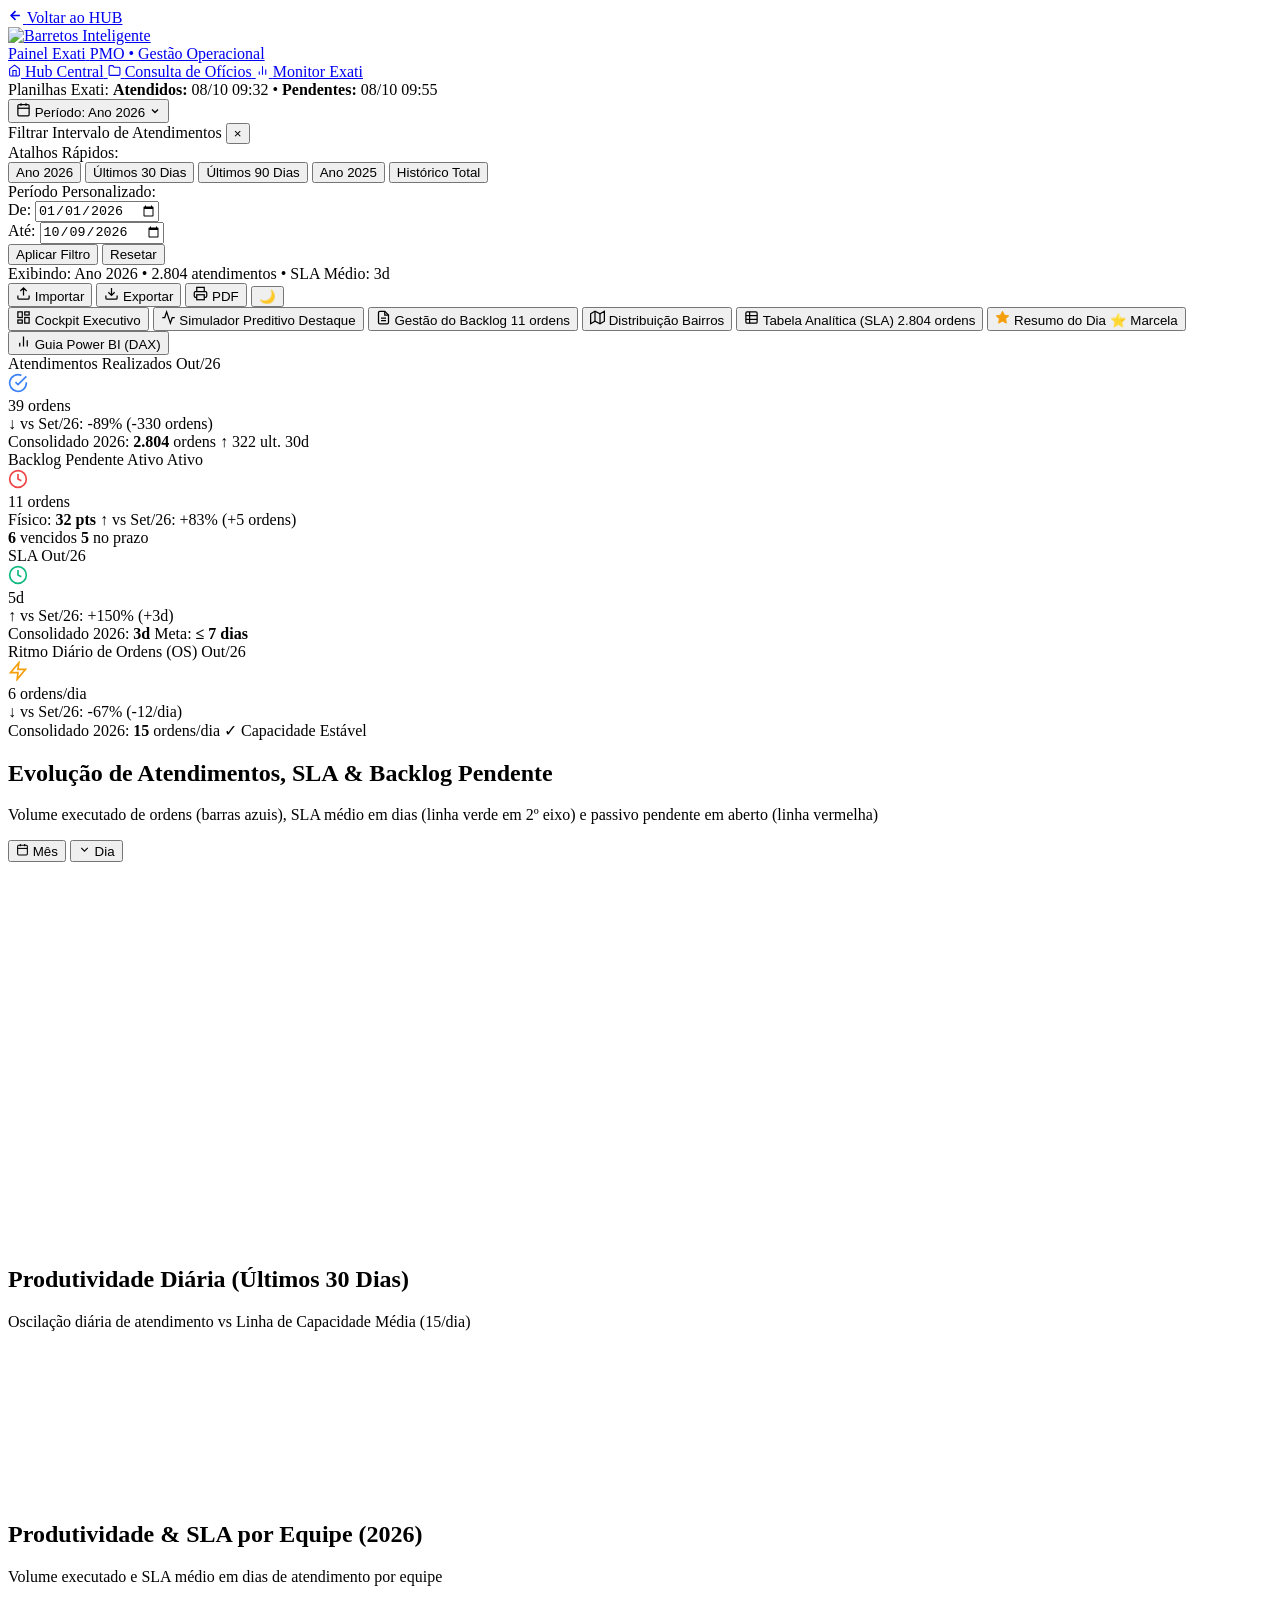
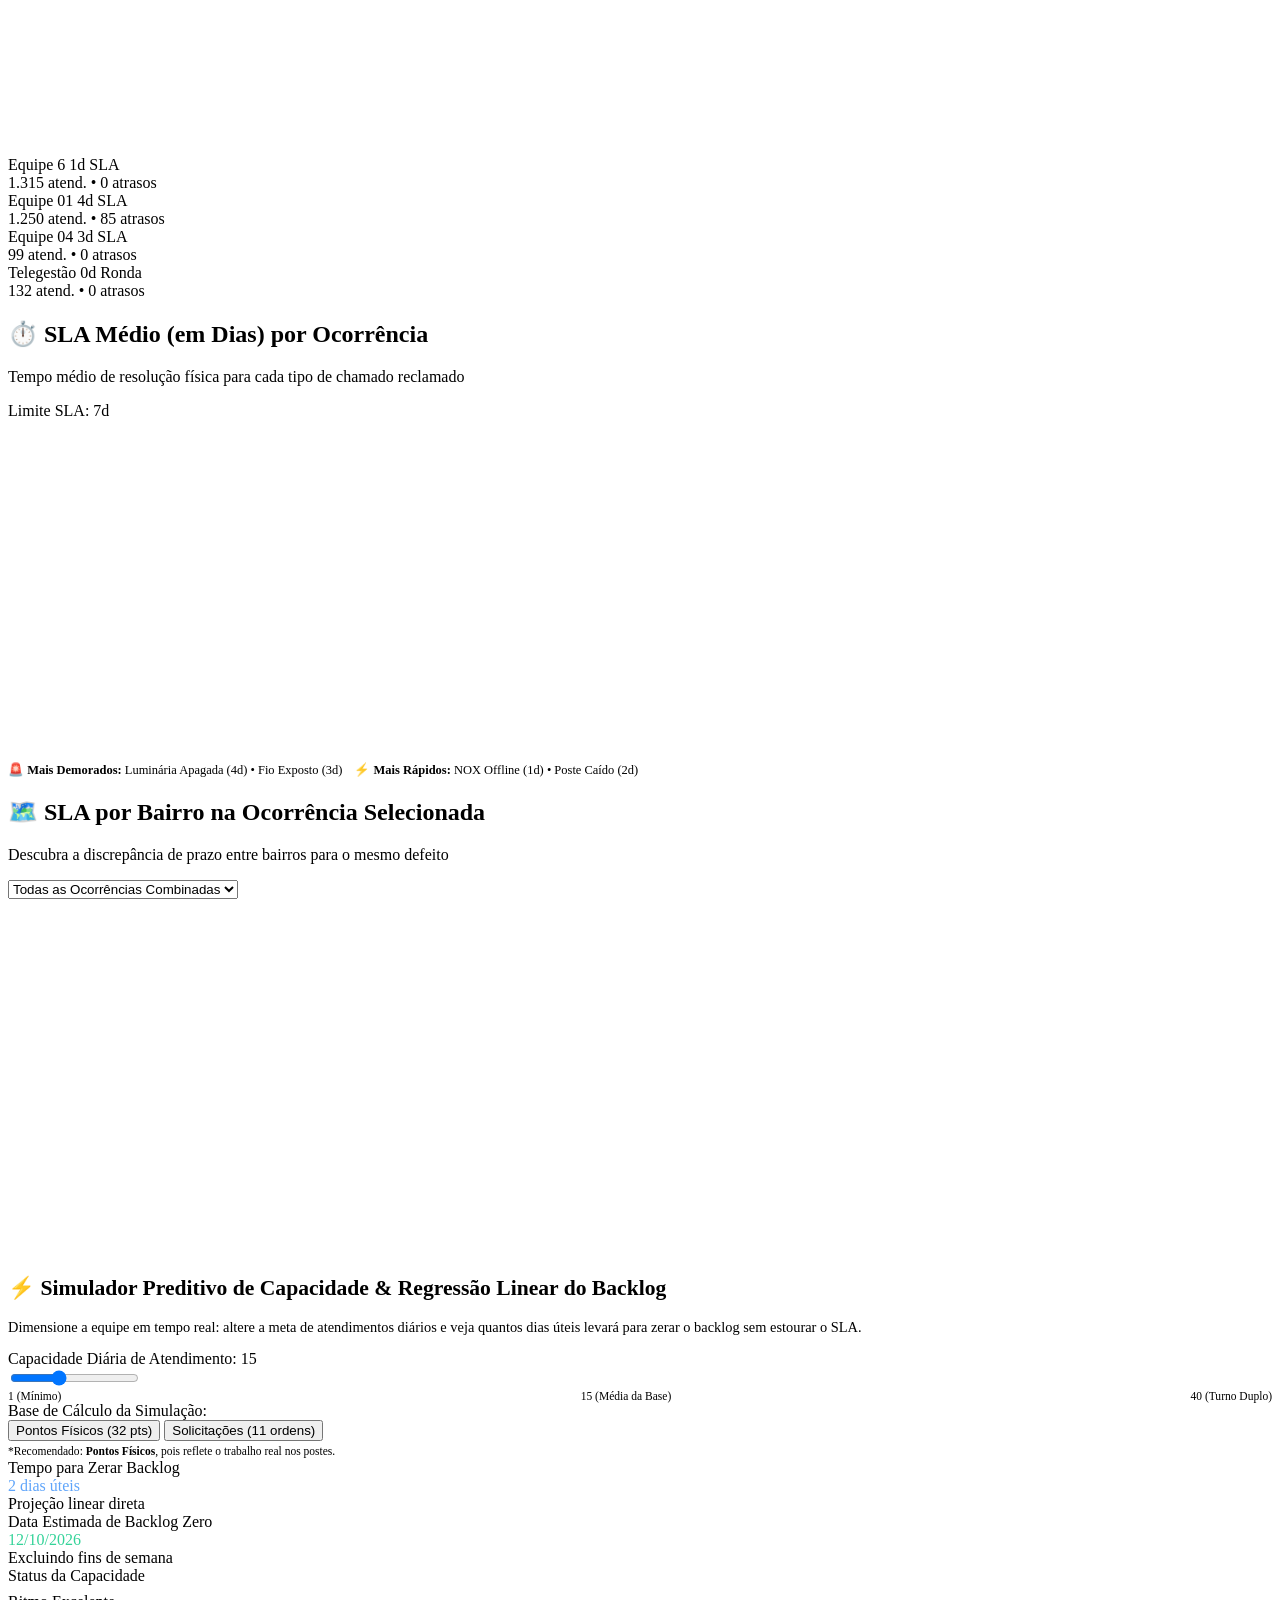
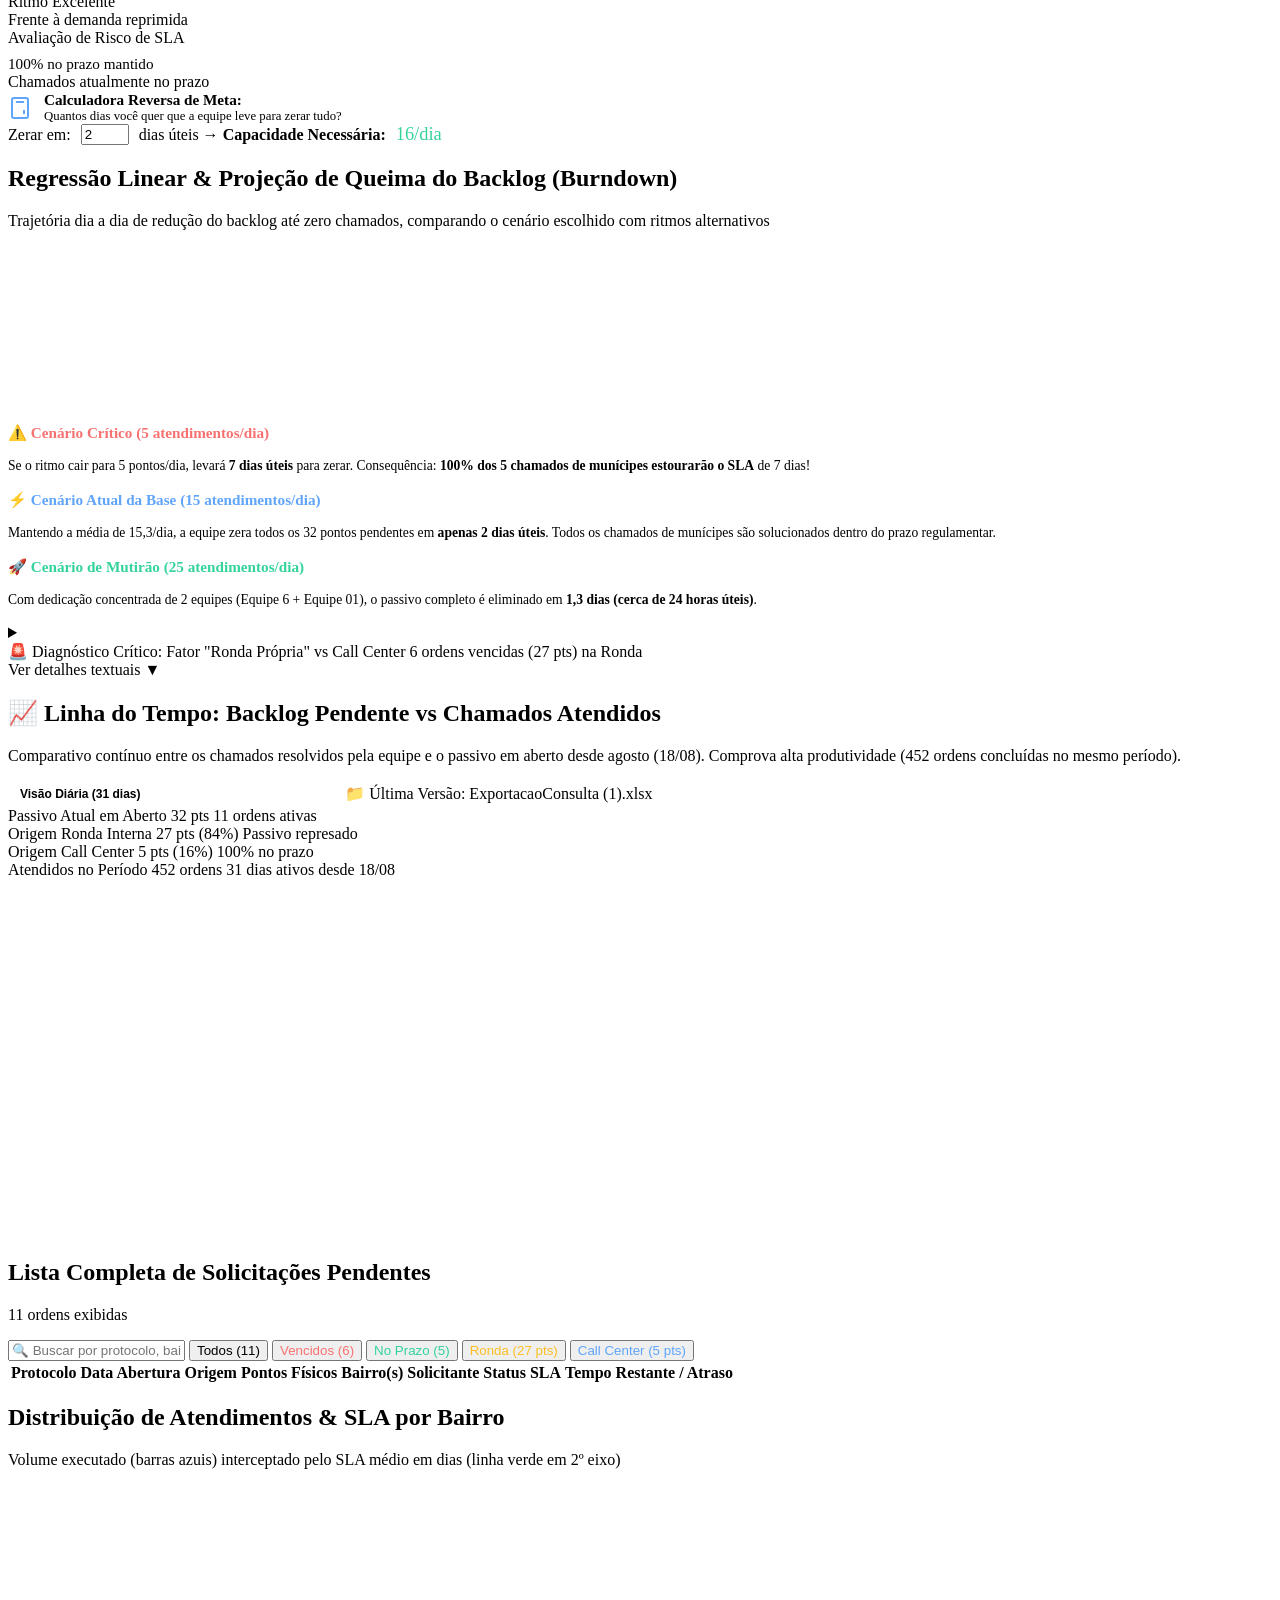
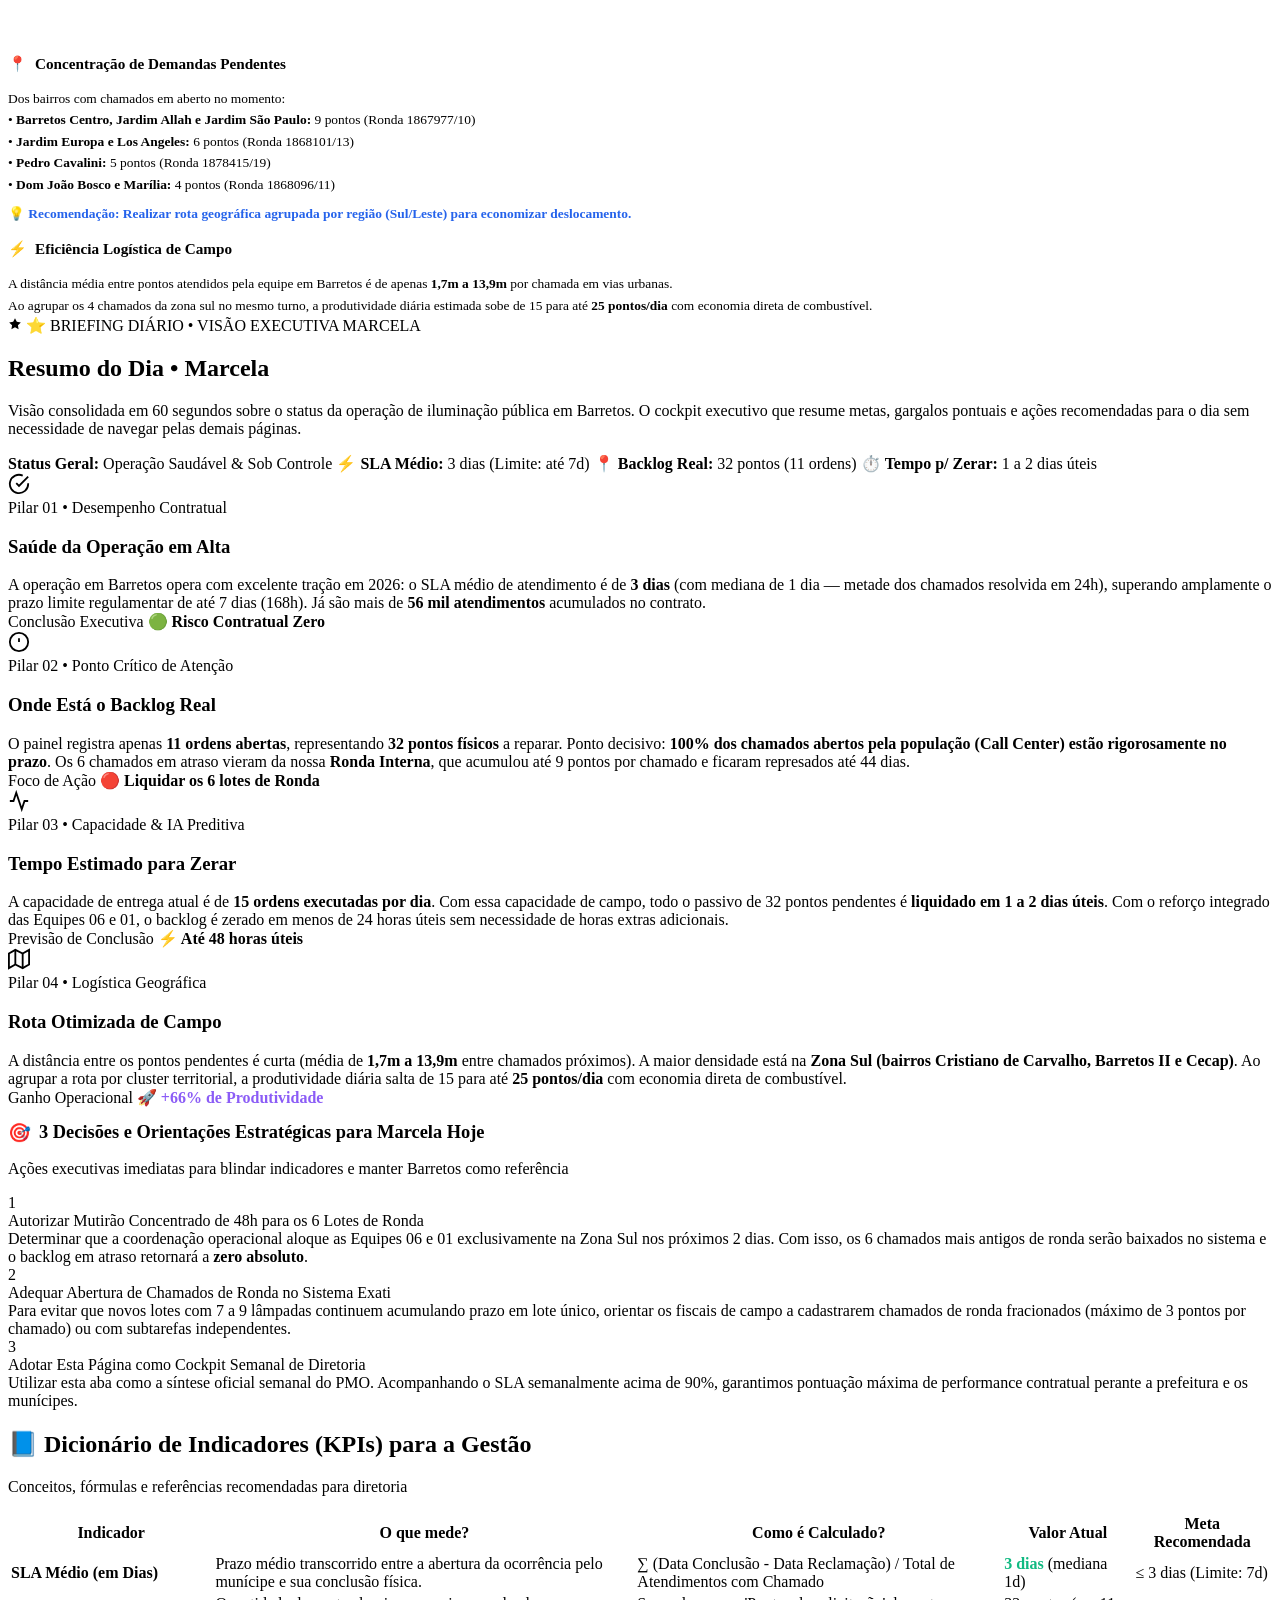
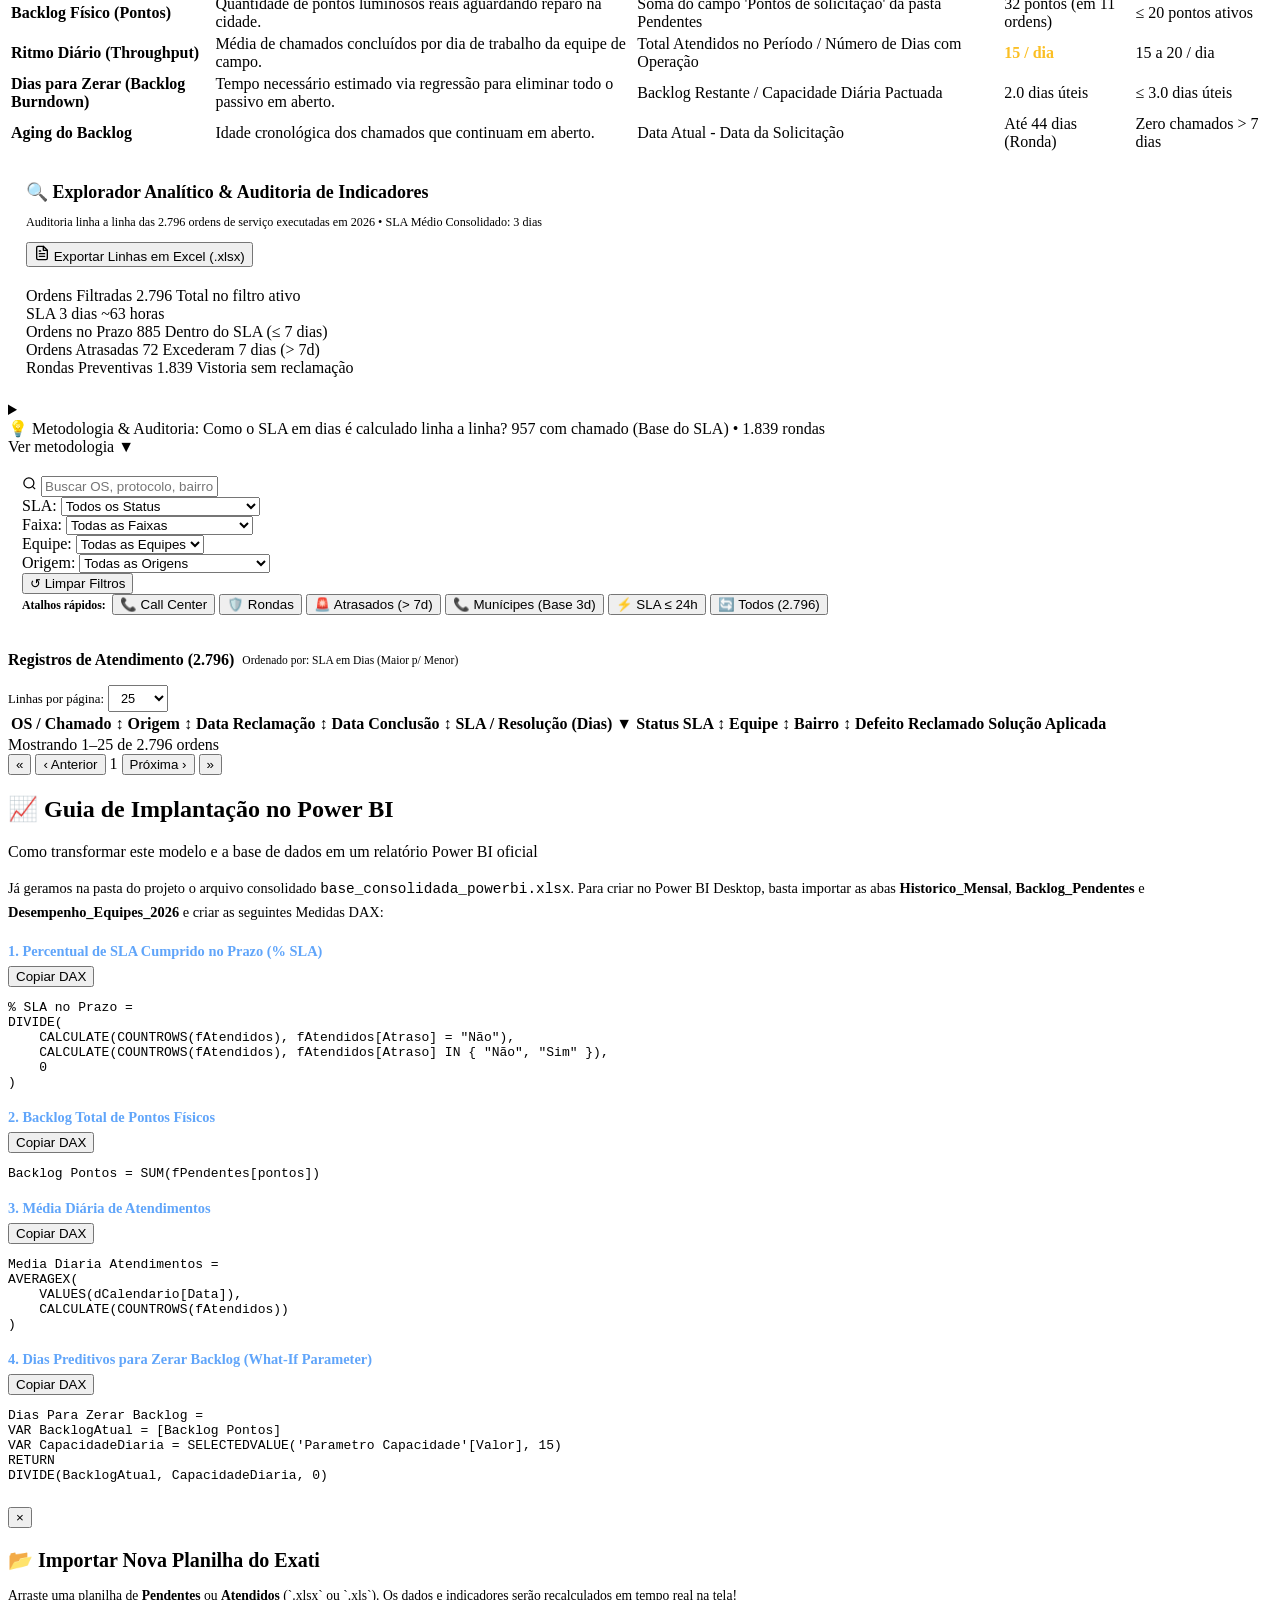
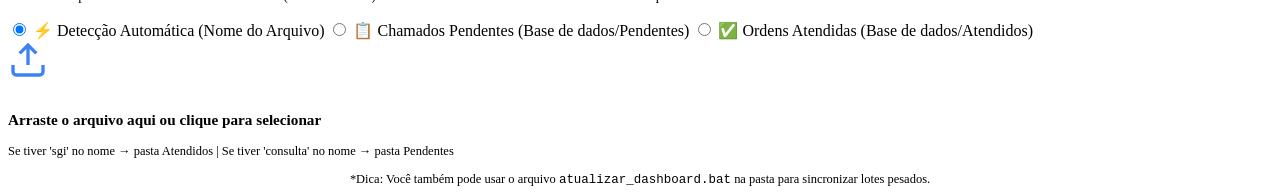
==== commit af8550b2: "fix(exati): corrigir carregamento de assets css/js e adicionar botao voltar ao hub" ====
--- a/02 - Monitor Exati/index.html
+++ b/02 - Monitor Exati/index.html
@@ -1,14 +1,15 @@
 <!DOCTYPE html>
 <html lang="pt-BR" data-theme="dark">
 <head>
+  <base href="/exati/">
   <meta charset="UTF-8">
   <meta name="viewport" content="width=device-width, initial-scale=1.0, maximum-scale=1.0, user-scalable=no, viewport-fit=cover">
   <title>Painel Exati &bull; PMO Gestão Operacional</title>
   
   <!-- Favicon -->
-  <link rel="icon" type="image/png" href="./favicon.png">
-  <link rel="shortcut icon" type="image/png" href="./favicon.png">
-  <link rel="apple-touch-icon" href="./favicon.png">
+  <link rel="icon" type="image/png" href="/exati/favicon.png">
+  <link rel="shortcut icon" type="image/png" href="/exati/favicon.png">
+  <link rel="apple-touch-icon" href="/exati/favicon.png">
   
   <!-- Google Fonts: Inter -->
   <link rel="preconnect" href="https://fonts.googleapis.com">
@@ -16,13 +17,13 @@
   <link href="https://fonts.googleapis.com/css2?family=Inter:wght@300;400;500;600;700;800&display=swap" rel="stylesheet">
   
   <!-- CSS Executivo -->
-  <link rel="stylesheet" href="./app.css?v=20261009_v5">
+  <link rel="stylesheet" href="/exati/app.css?v=20261010_v3">
 
   <!-- SheetJS para Upload e Exportação Direta no Navegador -->
-  <script src="./xlsx.full.min.js"></script>
+  <script src="/exati/xlsx.full.min.js"></script>
 
   <!-- Chart.js para Gráficos -->
-  <script src="./chart.umd.min.js"></script>
+  <script src="/exati/chart.umd.min.js"></script>
   <script>
     if (typeof Chart === 'undefined') {
       document.write('<script src="https://cdn.jsdelivr.net/npm/chart.js"><\/script>');
@@ -37,8 +38,14 @@
     <div class="sticky-header-wrapper" id="sticky-header-wrapper">
       <header class="navbar">
       <div class="nav-left">
+        <!-- Botão Destacado: Voltar ao HUB Central -->
+        <a href="/" class="btn-back-hub" title="Voltar ao início de tudo (Hub Central)">
+          <svg width="15" height="15" viewBox="0 0 24 24" fill="none" stroke="currentColor" stroke-width="2.5"><line x1="19" y1="12" x2="5" y2="12"></line><polyline points="12 19 5 12 12 5"></polyline></svg>
+          <span>Voltar ao HUB</span>
+        </a>
+        <div class="brand-divider"></div>
         <a href="/" class="brand-logo" title="Ir para o Hub Central">
-          <img src="./logo-ipbarretos-horizontal-alta.png" alt="Barretos Inteligente" class="brand-logo-img">
+          <img src="/exati/logo-ipbarretos-horizontal-alta.png" alt="Barretos Inteligente" class="brand-logo-img">
           <div class="brand-divider"></div>
           <div class="brand-text">
             <span class="brand-title">Painel Exati</span>
@@ -1533,7 +1540,7 @@
   </div>
 
   <!-- JavaScript da Aplicação -->
-  <script src="./app.js?v=20261010_v2"></script>
+  <script src="/exati/app.js?v=20261010_v3"></script>
 
 </body>
 </html>
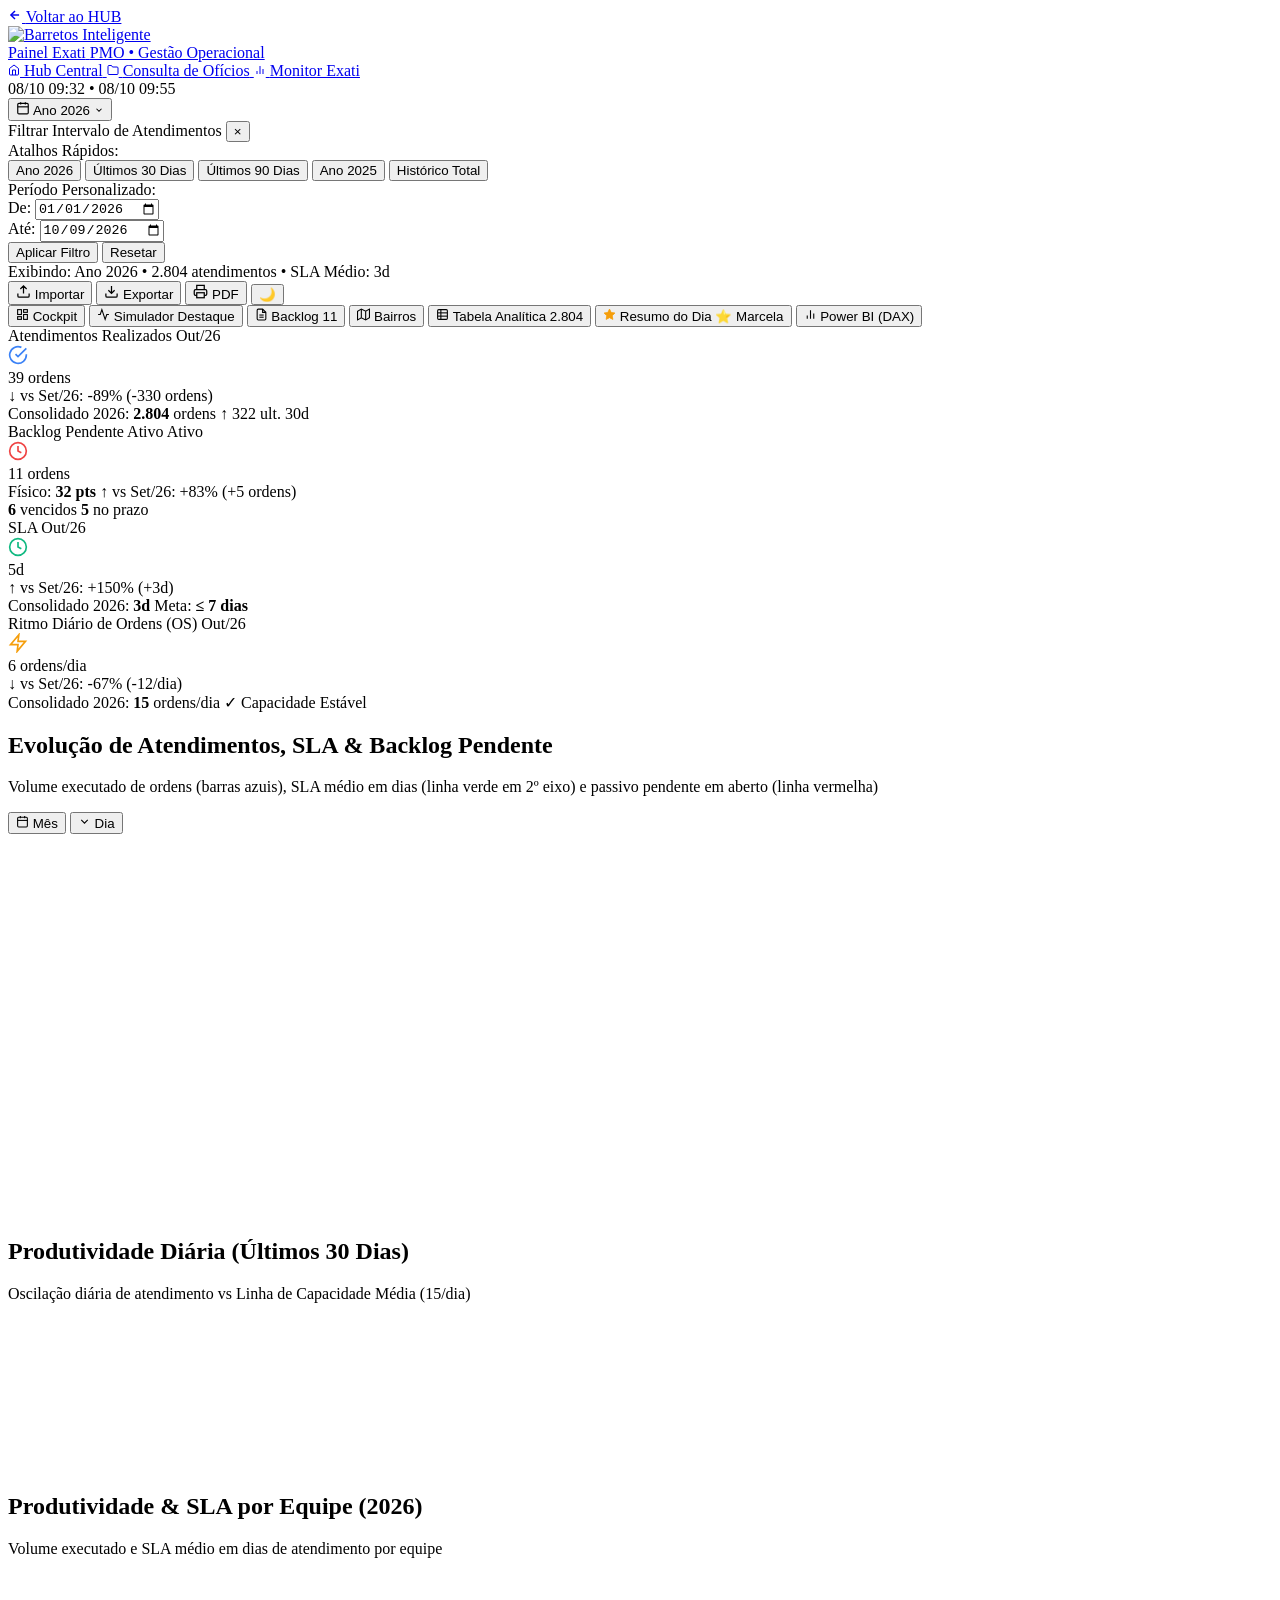
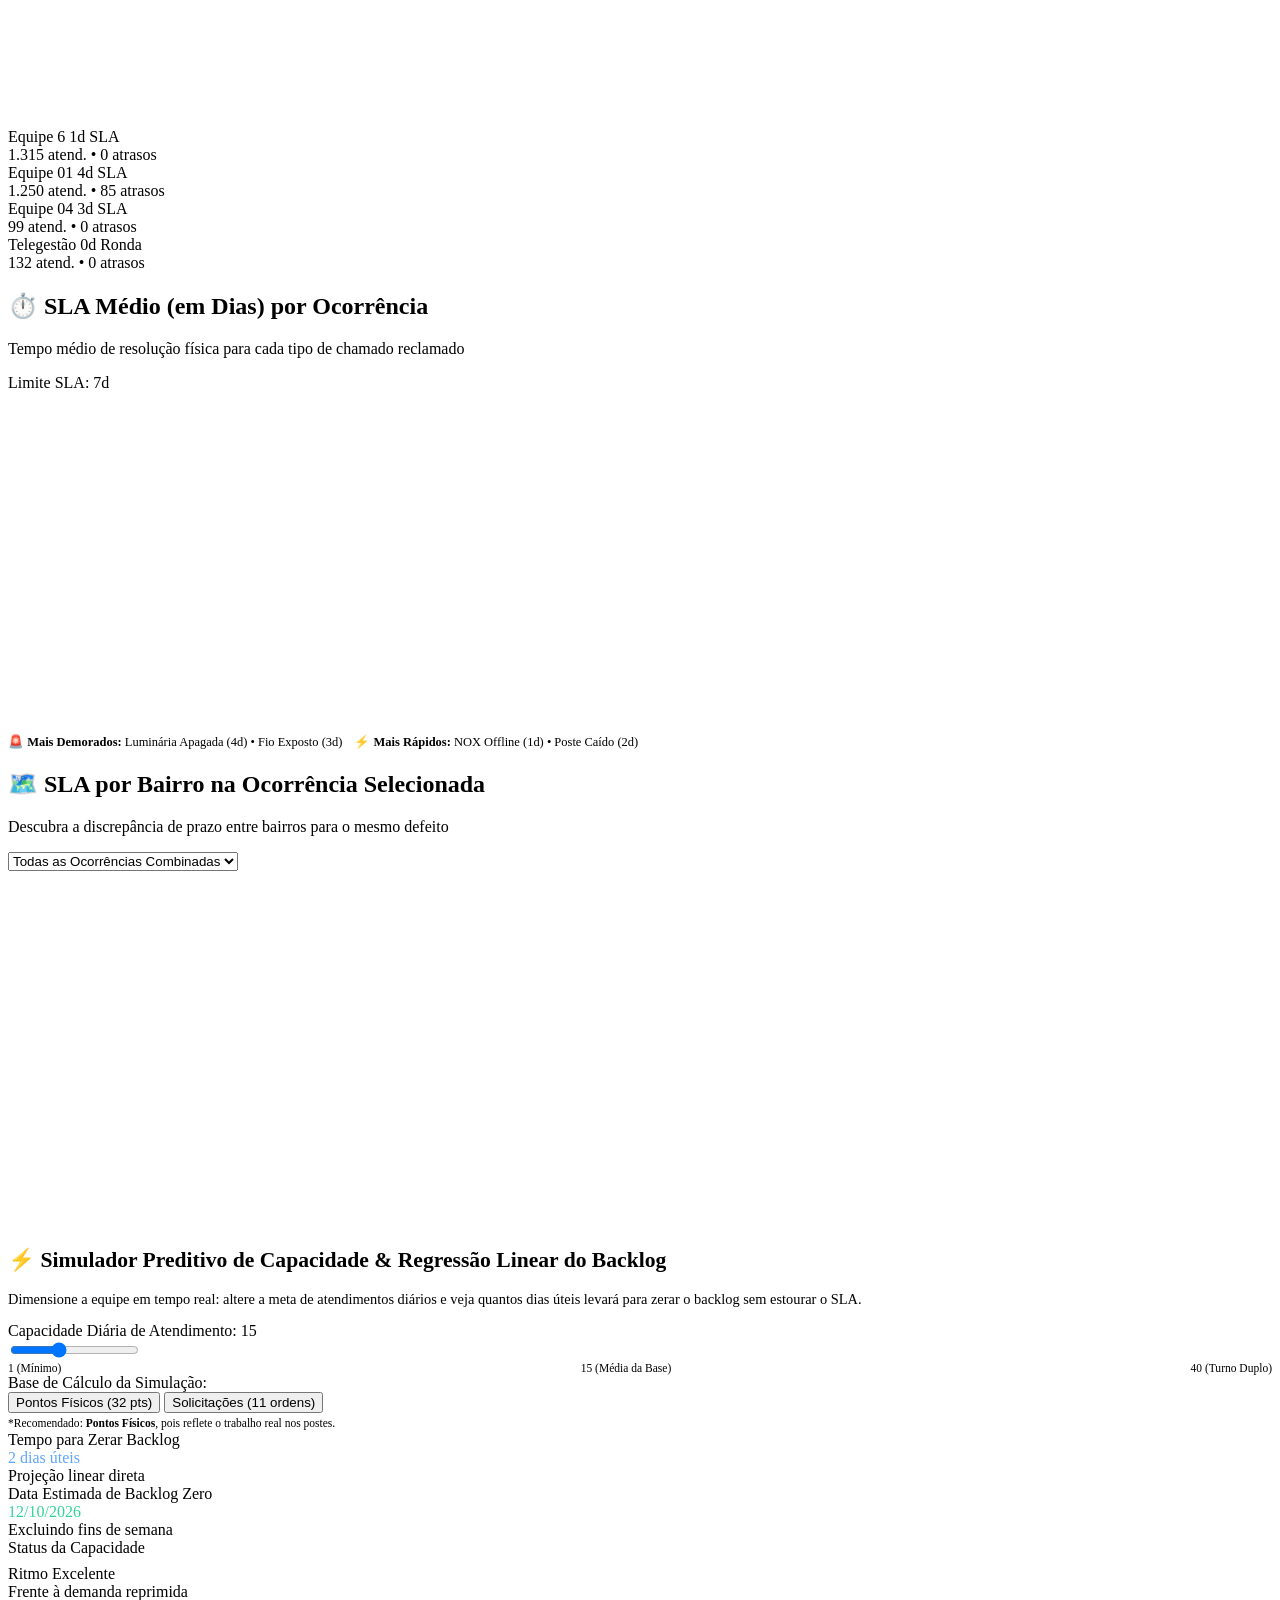
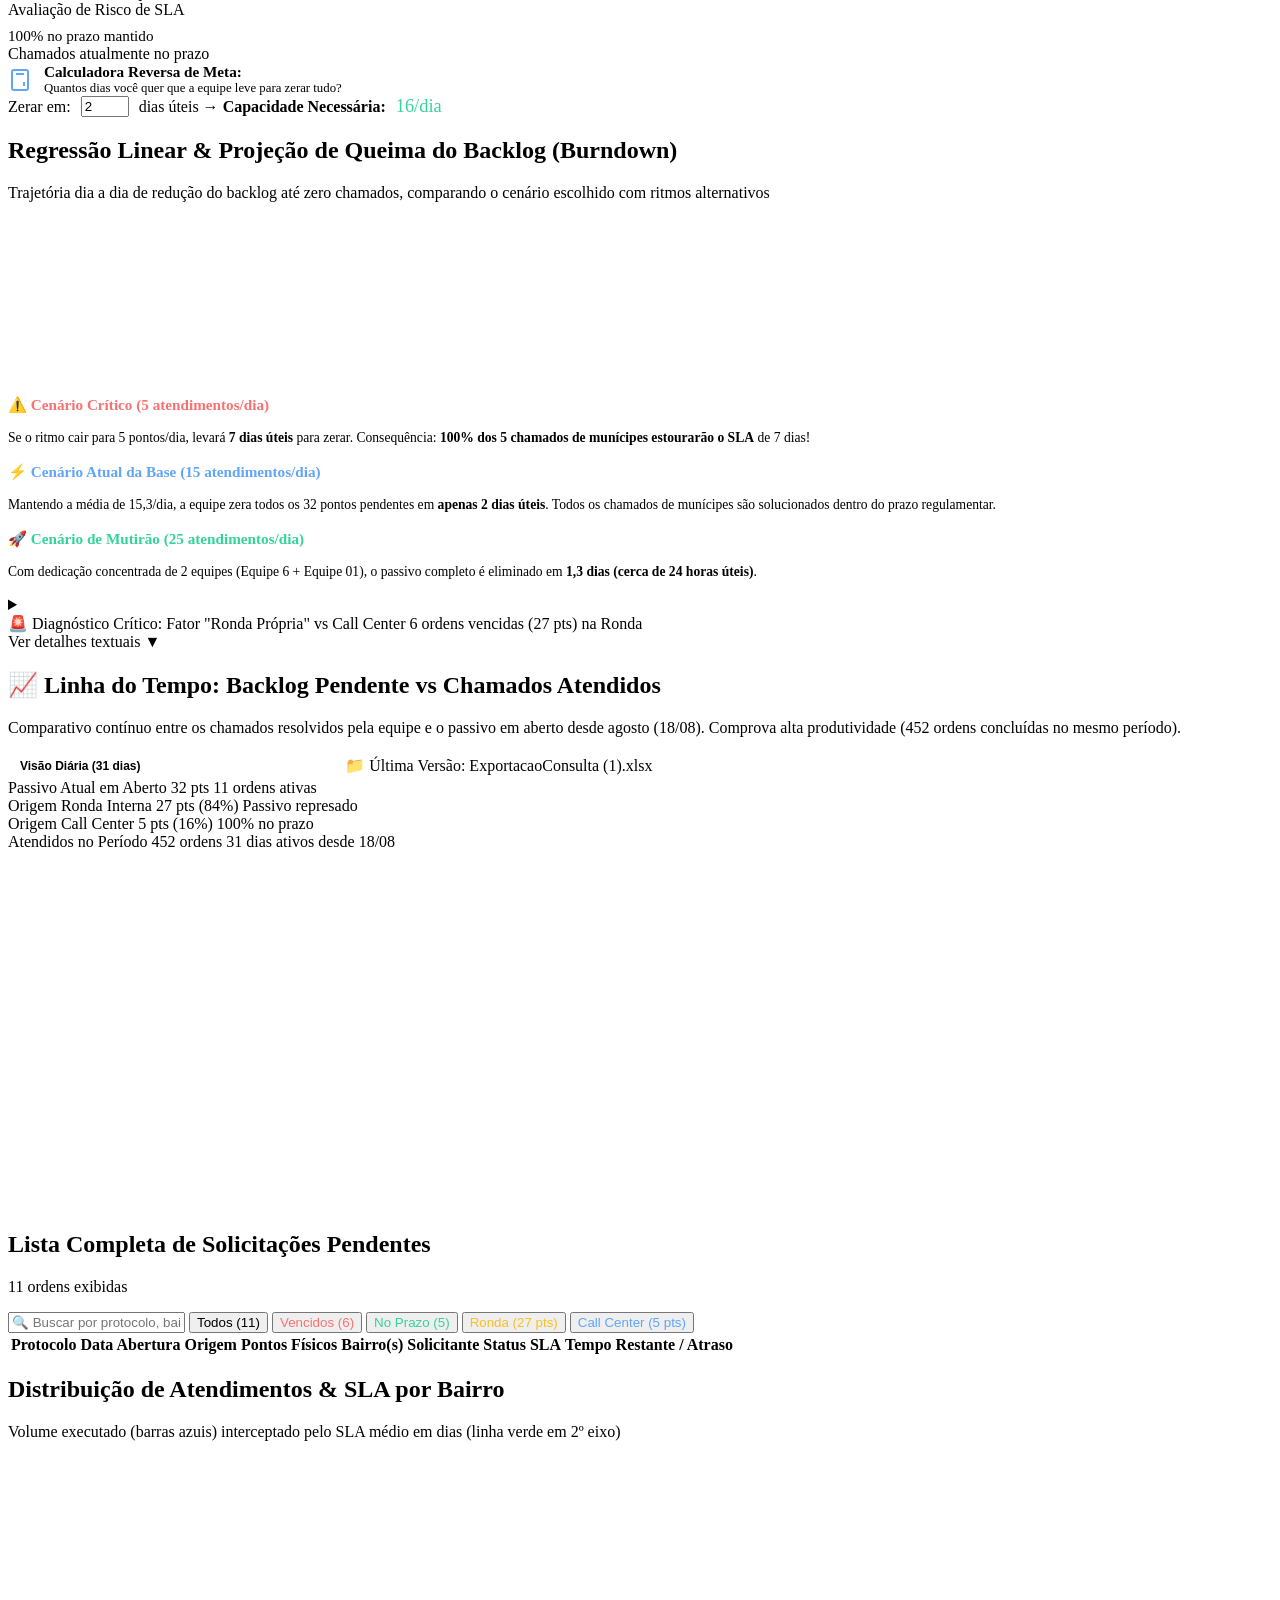
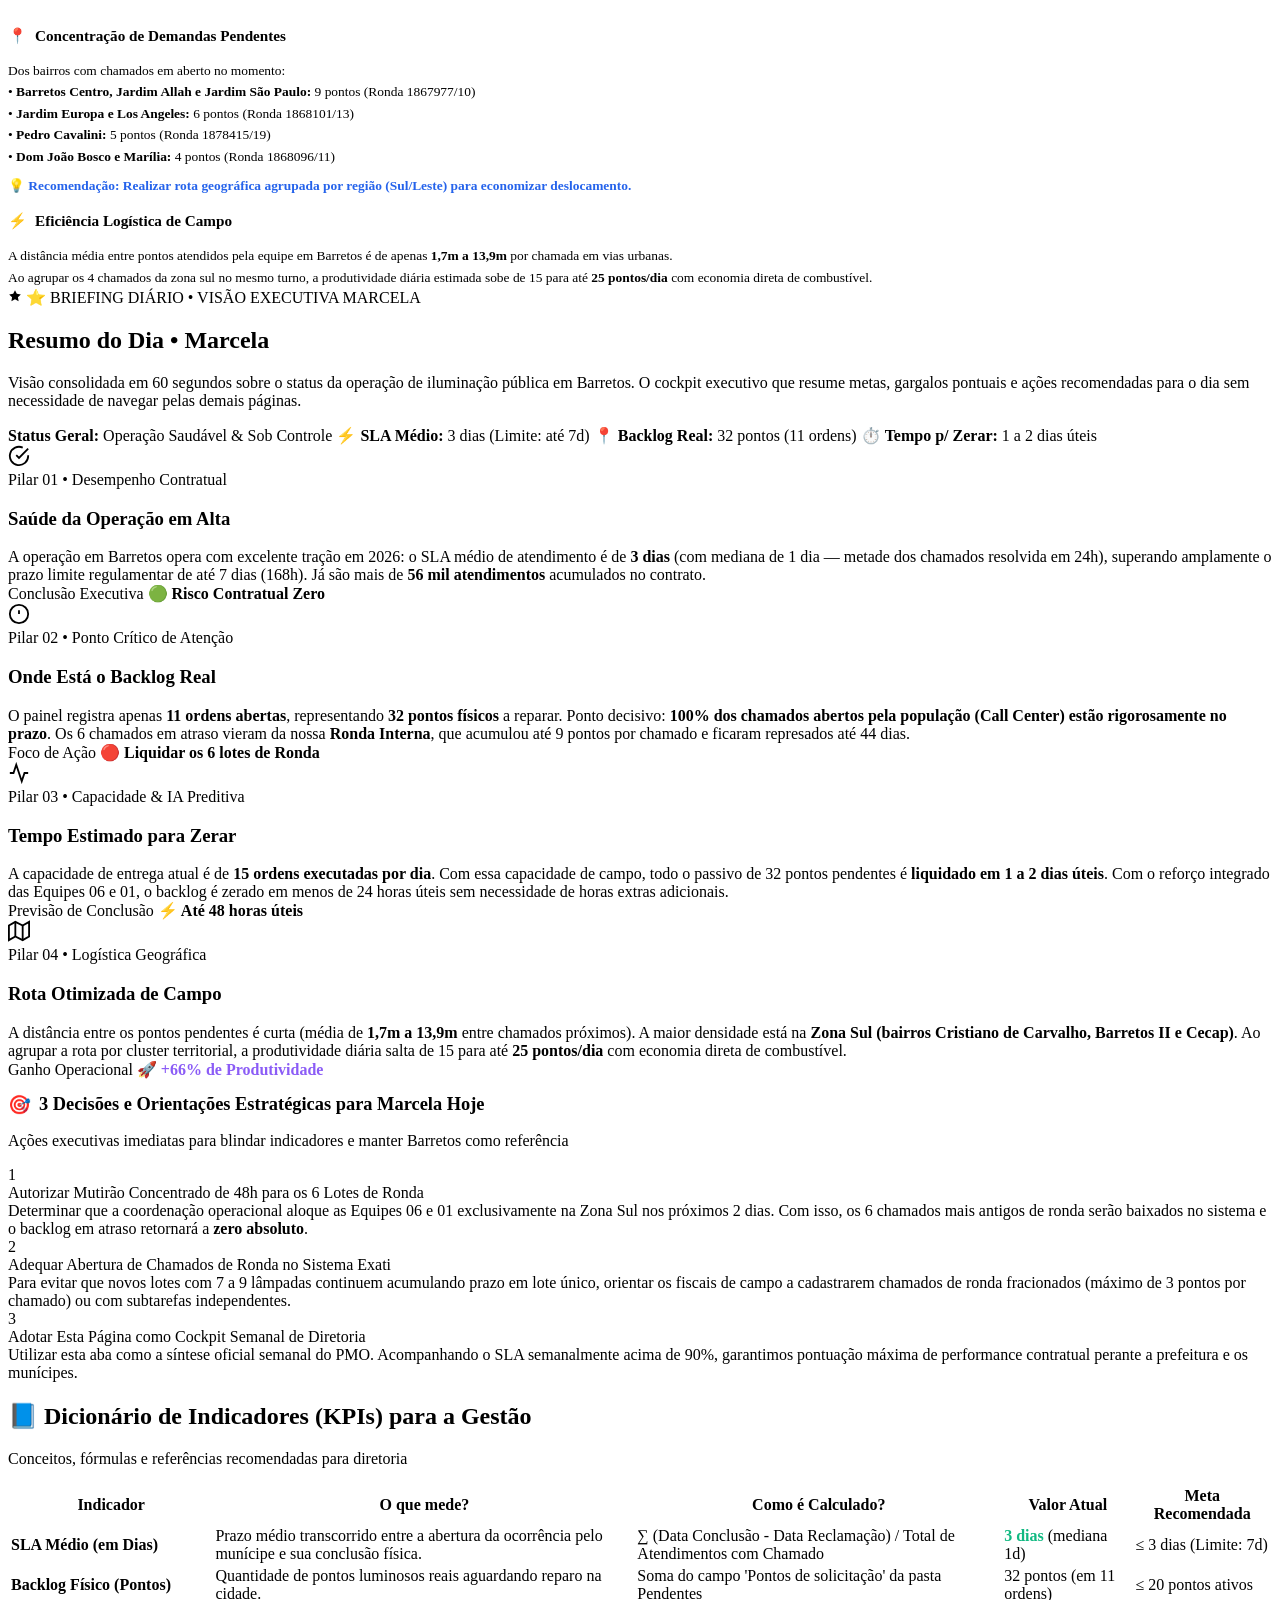
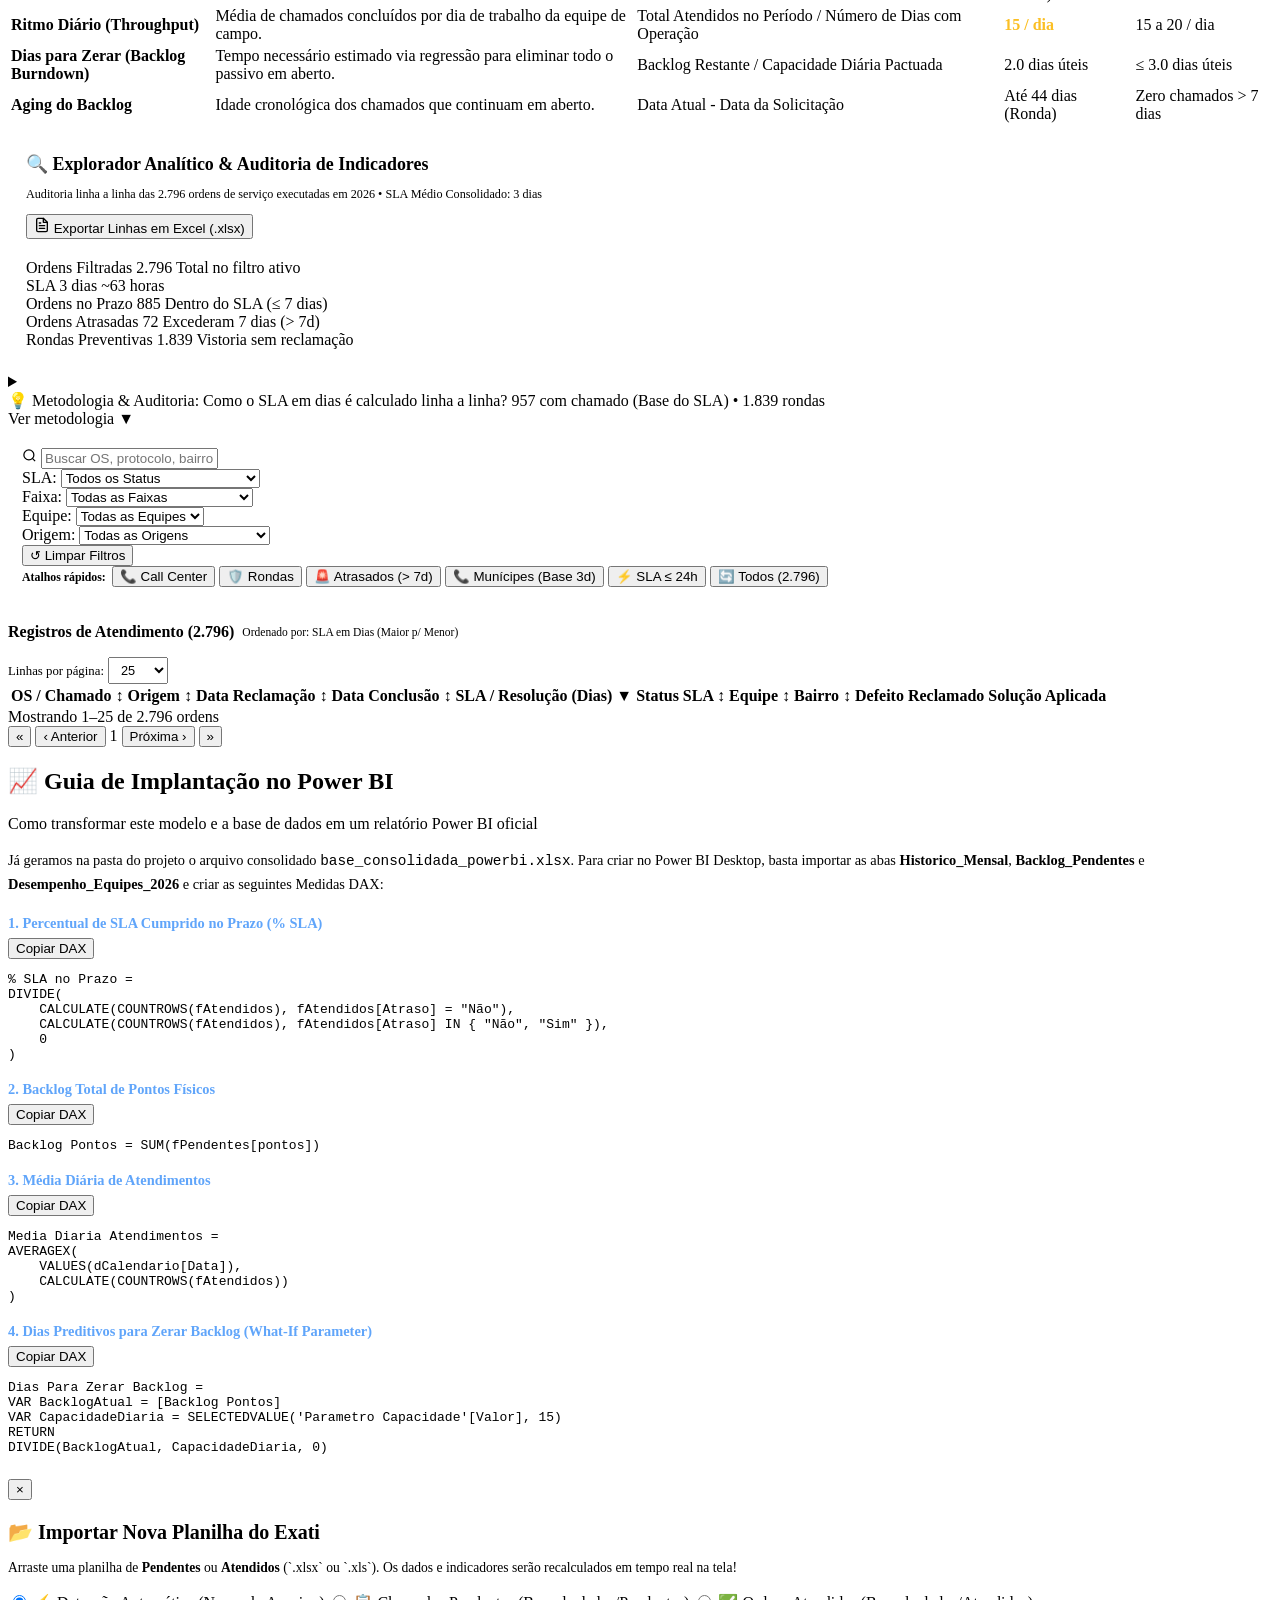
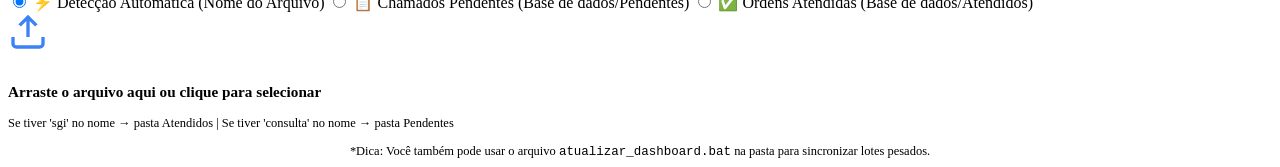
==== commit 80029e38: "fix(exati): harmonizar layout do header, corrigir distorcao do botao voltar e abas vazando" ====
--- a/02 - Monitor Exati/index.html
+++ b/02 - Monitor Exati/index.html
@@ -17,7 +17,7 @@
   <link href="https://fonts.googleapis.com/css2?family=Inter:wght@300;400;500;600;700;800&display=swap" rel="stylesheet">
   
   <!-- CSS Executivo -->
-  <link rel="stylesheet" href="/exati/app.css?v=20261010_v3">
+  <link rel="stylesheet" href="/exati/app.css?v=20261010_v4">
 
   <!-- SheetJS para Upload e Exportação Direta no Navegador -->
   <script src="/exati/xlsx.full.min.js"></script>
@@ -40,12 +40,12 @@
       <div class="nav-left">
         <!-- Botão Destacado: Voltar ao HUB Central -->
         <a href="/" class="btn-back-hub" title="Voltar ao início de tudo (Hub Central)">
-          <svg width="15" height="15" viewBox="0 0 24 24" fill="none" stroke="currentColor" stroke-width="2.5"><line x1="19" y1="12" x2="5" y2="12"></line><polyline points="12 19 5 12 12 5"></polyline></svg>
+          <svg width="14" height="14" viewBox="0 0 24 24" fill="none" stroke="currentColor" stroke-width="2.5"><line x1="19" y1="12" x2="5" y2="12"></line><polyline points="12 19 5 12 12 5"></polyline></svg>
           <span>Voltar ao HUB</span>
         </a>
         <div class="brand-divider"></div>
         <a href="/" class="brand-logo" title="Ir para o Hub Central">
-          <img src="/exati/logo-ipbarretos-horizontal-alta.png" alt="Barretos Inteligente" class="brand-logo-img">
+          <img src="logo-ipbarretos-horizontal-alta.png" alt="Barretos Inteligente" class="brand-logo-img">
           <div class="brand-divider"></div>
           <div class="brand-text">
             <span class="brand-title">Painel Exati</span>
@@ -57,15 +57,15 @@
       <!-- Central Switcher (Navegação Rápida entre Portais) -->
       <nav class="nav-center" aria-label="Navegação Central">
         <a href="/" class="nav-pill" id="linkHubNav" title="Ir para o Hub Central">
-          <svg width="13" height="13" viewBox="0 0 24 24" fill="none" stroke="currentColor" stroke-width="2"><path d="M3 9l9-7 9 7v11a2 2 0 0 1-2 2H5a2 2 0 0 1-2-2z"></path><polyline points="9 22 9 12 15 12 15 22"></polyline></svg>
+          <svg width="12" height="12" viewBox="0 0 24 24" fill="none" stroke="currentColor" stroke-width="2"><path d="M3 9l9-7 9 7v11a2 2 0 0 1-2 2H5a2 2 0 0 1-2-2z"></path><polyline points="9 22 9 12 15 12 15 22"></polyline></svg>
           <span>Hub Central</span>
         </a>
         <a href="/oficios" class="nav-pill" id="linkOficiosNav" title="Ir para Consulta de Ofícios">
-          <svg width="13" height="13" viewBox="0 0 24 24" fill="none" stroke="currentColor" stroke-width="2"><path d="M22 19a2 2 0 0 1-2 2H4a2 2 0 0 1-2-2V5a2 2 0 0 1 2-2h5l2 3h9a2 2 0 0 1 2 2z"></path></svg>
+          <svg width="12" height="12" viewBox="0 0 24 24" fill="none" stroke="currentColor" stroke-width="2"><path d="M22 19a2 2 0 0 1-2 2H4a2 2 0 0 1-2-2V5a2 2 0 0 1 2-2h5l2 3h9a2 2 0 0 1 2 2z"></path></svg>
           <span>Consulta de Ofícios</span>
         </a>
         <a href="/exati" class="nav-pill active" title="Você está no Monitor Exati">
-          <svg width="13" height="13" viewBox="0 0 24 24" fill="none" stroke="currentColor" stroke-width="2"><line x1="18" y1="20" x2="18" y2="10"></line><line x1="12" y1="20" x2="12" y2="4"></line><line x1="6" y1="20" x2="6" y2="14"></line></svg>
+          <svg width="12" height="12" viewBox="0 0 24 24" fill="none" stroke="currentColor" stroke-width="2"><line x1="18" y1="20" x2="18" y2="10"></line><line x1="12" y1="20" x2="12" y2="4"></line><line x1="6" y1="20" x2="6" y2="14"></line></svg>
           <span>Monitor Exati</span>
         </a>
       </nav>
@@ -76,10 +76,9 @@
         <div class="topbar-sync-notice" id="topbar-sync-notice" title="Status das planilhas importadas">
           <span class="sync-pulse-dot"></span>
           <div class="sync-notice-text">
-            <span class="sync-notice-label">Planilhas Exati:</span>
             <span class="sync-notice-val" id="topbar-sync-times">
-              <strong>Atendidos:</strong> <span id="time-badge-atendidos">08/10 09:32</span> &bull; 
-              <strong>Pendentes:</strong> <span id="time-badge-pendentes">08/10 09:55</span>
+              <span id="time-badge-atendidos">08/10 09:32</span> &bull; 
+              <span id="time-badge-pendentes">08/10 09:55</span>
             </span>
           </div>
         </div>
@@ -87,14 +86,14 @@
         <!-- DROPDOWN DE FILTRO DE PERÍODO -->
         <div class="filter-dropdown-wrapper" id="filter-dropdown-wrapper">
           <button class="nav-btn btn-filter-trigger" id="btn-filter-trigger" title="Filtrar período ou selecionar datas">
-            <svg width="15" height="15" viewBox="0 0 24 24" fill="none" stroke="currentColor" stroke-width="2">
+            <svg width="14" height="14" viewBox="0 0 24 24" fill="none" stroke="currentColor" stroke-width="2">
               <rect x="3" y="4" width="18" height="18" rx="2" ry="2"></rect>
               <line x1="16" y1="2" x2="16" y2="6"></line>
               <line x1="8" y1="2" x2="8" y2="6"></line>
               <line x1="3" y1="10" x2="21" y2="10"></line>
             </svg>
-            <span id="filter-btn-label">Período: Ano 2026</span>
-            <svg width="12" height="12" viewBox="0 0 24 24" fill="none" stroke="currentColor" stroke-width="2.5" class="chevron-icon">
+            <span id="filter-btn-label">Ano 2026</span>
+            <svg width="10" height="10" viewBox="0 0 24 24" fill="none" stroke="currentColor" stroke-width="2.5" class="chevron-icon">
               <polyline points="6 9 12 15 18 9"></polyline>
             </svg>
           </button>
@@ -181,56 +180,56 @@
     <nav class="subnav-bar">
       <div class="subnav-container">
         <button class="subnav-chip active" data-target="tab-cockpit" data-title="Cockpit Executivo">
-          <svg width="15" height="15" viewBox="0 0 24 24" fill="none" stroke="currentColor" stroke-width="2">
+          <svg width="13" height="13" viewBox="0 0 24 24" fill="none" stroke="currentColor" stroke-width="2">
             <rect x="3" y="3" width="7" height="9"></rect>
             <rect x="14" y="3" width="7" height="5"></rect>
             <rect x="14" y="12" width="7" height="9"></rect>
             <rect x="3" y="16" width="7" height="5"></rect>
           </svg>
-          <span>Cockpit Executivo</span>
+          <span>Cockpit</span>
         </button>
 
         <button class="subnav-chip" data-target="tab-simulador" data-title="Simulador Preditivo">
-          <svg width="15" height="15" viewBox="0 0 24 24" fill="none" stroke="currentColor" stroke-width="2">
+          <svg width="13" height="13" viewBox="0 0 24 24" fill="none" stroke="currentColor" stroke-width="2">
             <polyline points="22 12 18 12 15 21 9 3 6 12 2 12"></polyline>
           </svg>
-          <span>Simulador Preditivo</span>
+          <span>Simulador</span>
           <span class="chip-badge highlight">Destaque</span>
         </button>
 
         <button class="subnav-chip" data-target="tab-backlog" data-title="Gestão do Backlog">
-          <svg width="15" height="15" viewBox="0 0 24 24" fill="none" stroke="currentColor" stroke-width="2">
+          <svg width="13" height="13" viewBox="0 0 24 24" fill="none" stroke="currentColor" stroke-width="2">
             <path d="M14 2H6a2 2 0 0 0-2 2v16a2 2 0 0 0 2 2h12a2 2 0 0 0 2-2V8z"></path>
             <polyline points="14 2 14 8 20 8"></polyline>
             <line x1="16" y1="13" x2="8" y2="13"></line>
             <line x1="16" y1="17" x2="8" y2="17"></line>
           </svg>
-          <span>Gestão do Backlog</span>
-          <span class="chip-badge alert" id="badge-backlog-count">11 ordens</span>
+          <span>Backlog</span>
+          <span class="chip-badge alert" id="badge-backlog-count">11</span>
         </button>
 
         <button class="subnav-chip" data-target="tab-bairros" data-title="Distribuição Bairros">
-          <svg width="15" height="15" viewBox="0 0 24 24" fill="none" stroke="currentColor" stroke-width="2">
+          <svg width="13" height="13" viewBox="0 0 24 24" fill="none" stroke="currentColor" stroke-width="2">
             <polygon points="1 6 1 22 8 18 16 22 23 18 23 2 16 6 8 2 1 6"></polygon>
             <line x1="8" y1="2" x2="8" y2="18"></line>
             <line x1="16" y1="6" x2="16" y2="22"></line>
           </svg>
-          <span>Distribuição Bairros</span>
+          <span>Bairros</span>
         </button>
 
         <button class="subnav-chip" data-target="tab-analitico" data-title="Tabela Analítica (SLA)" data-sub="Detalhamento linha a linha dos 2.796 atendimentos, tempos de resolução e SLA">
-          <svg width="15" height="15" viewBox="0 0 24 24" fill="none" stroke="currentColor" stroke-width="2">
+          <svg width="13" height="13" viewBox="0 0 24 24" fill="none" stroke="currentColor" stroke-width="2">
             <rect x="3" y="3" width="18" height="18" rx="2" ry="2"></rect>
             <line x1="3" y1="9" x2="21" y2="9"></line>
             <line x1="3" y1="15" x2="21" y2="15"></line>
             <line x1="9" y1="3" x2="9" y2="21"></line>
           </svg>
-          <span>Tabela Analítica (SLA)</span>
-          <span class="chip-badge highlight" id="badge-analitico-count">2.804 ordens</span>
+          <span>Tabela Analítica</span>
+          <span class="chip-badge highlight" id="badge-analitico-count">2.804</span>
         </button>
 
         <button class="subnav-chip highlight-star" data-target="tab-pitch" data-title="Resumo do Dia • Marcela" data-sub="Síntese diária da operação e decisões estratégicas para diretoria">
-          <svg width="15" height="15" viewBox="0 0 24 24" fill="#f59e0b" stroke="#f59e0b" stroke-width="1.5">
+          <svg width="13" height="13" viewBox="0 0 24 24" fill="#f59e0b" stroke="#f59e0b" stroke-width="1.5">
             <polygon points="12 2 15.09 8.26 22 9.27 17 14.14 18.18 21.02 12 17.77 5.82 21.02 7 14.14 2 9.27 8.91 8.26 12 2"></polygon>
           </svg>
           <span>Resumo do Dia</span>
@@ -238,10 +237,10 @@
         </button>
 
         <button class="subnav-chip" data-target="tab-powerbi" data-title="Guia Power BI (DAX)">
-          <svg width="15" height="15" viewBox="0 0 24 24" fill="none" stroke="currentColor" stroke-width="2">
+          <svg width="13" height="13" viewBox="0 0 24 24" fill="none" stroke="currentColor" stroke-width="2">
             <path d="M18 20V10M12 20V4M6 20v-6"></path>
           </svg>
-          <span>Guia Power BI (DAX)</span>
+          <span>Power BI (DAX)</span>
         </button>
       </div>
     </nav>
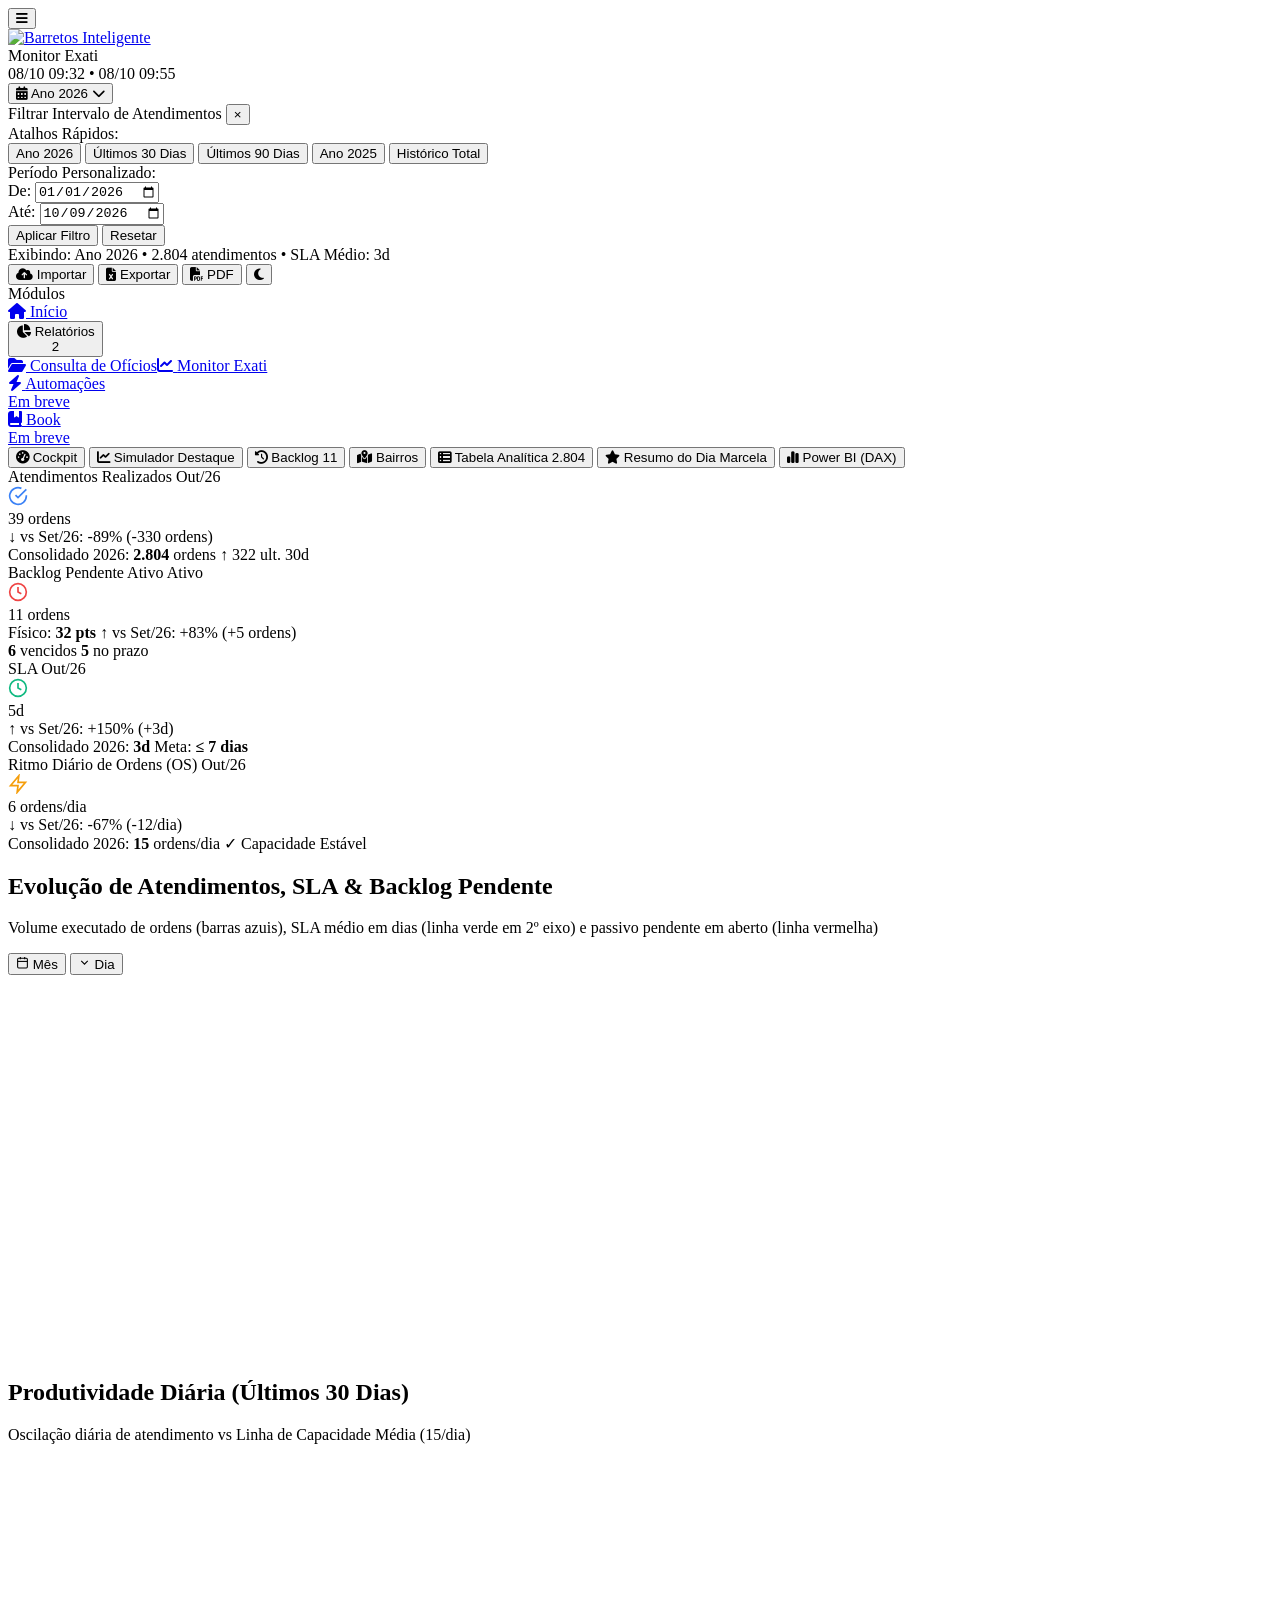
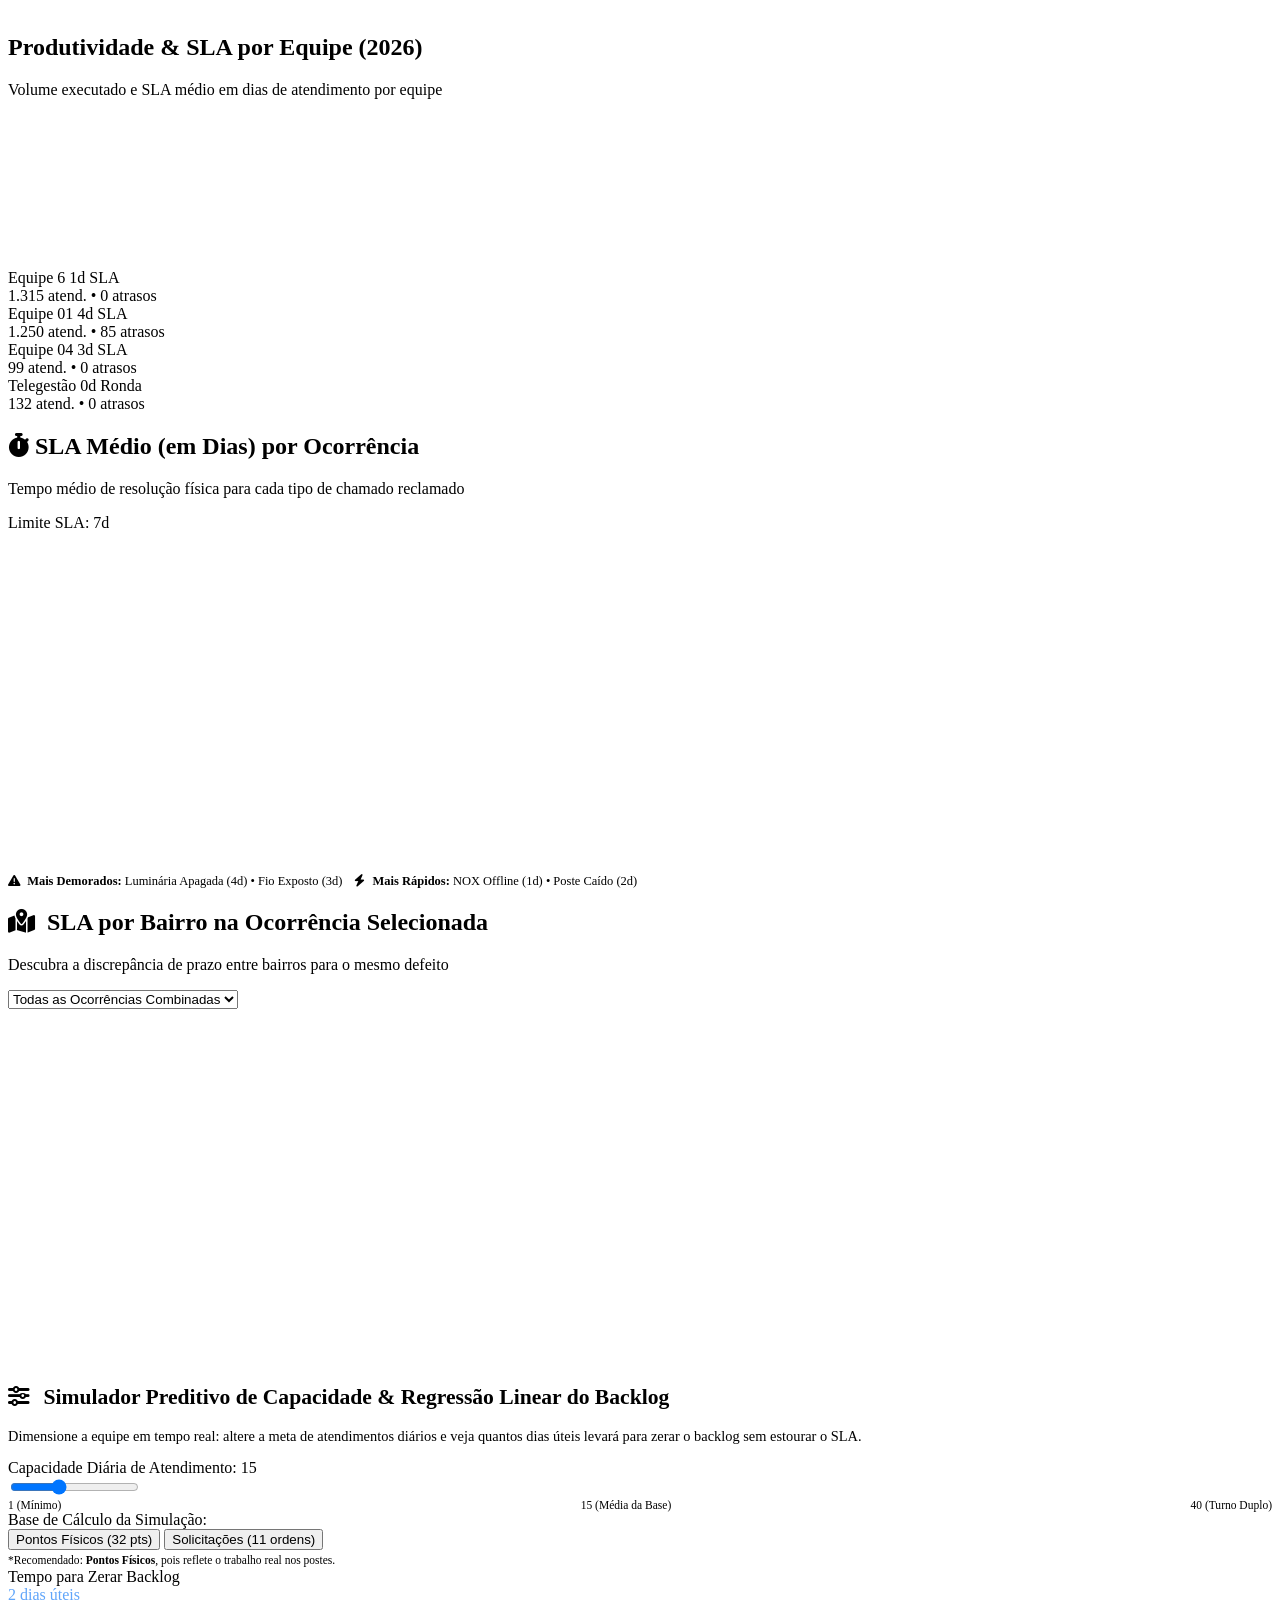
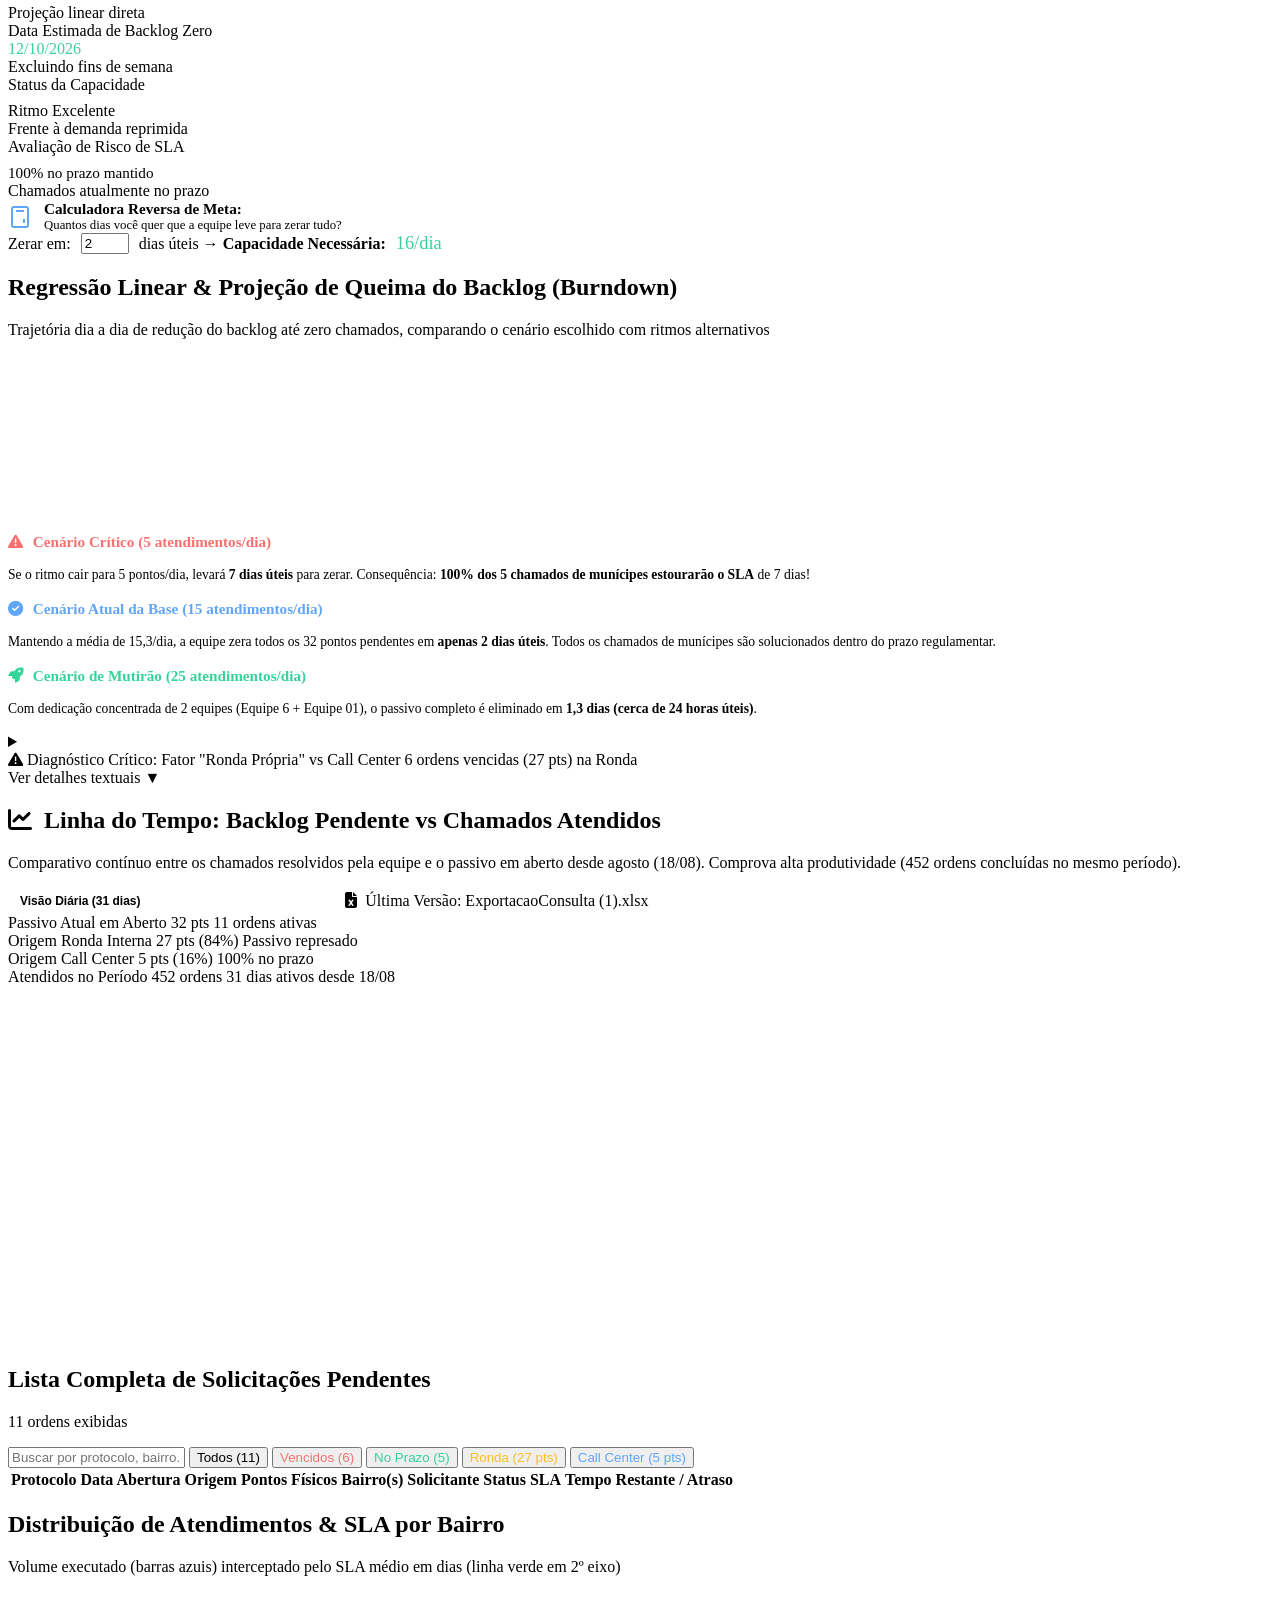
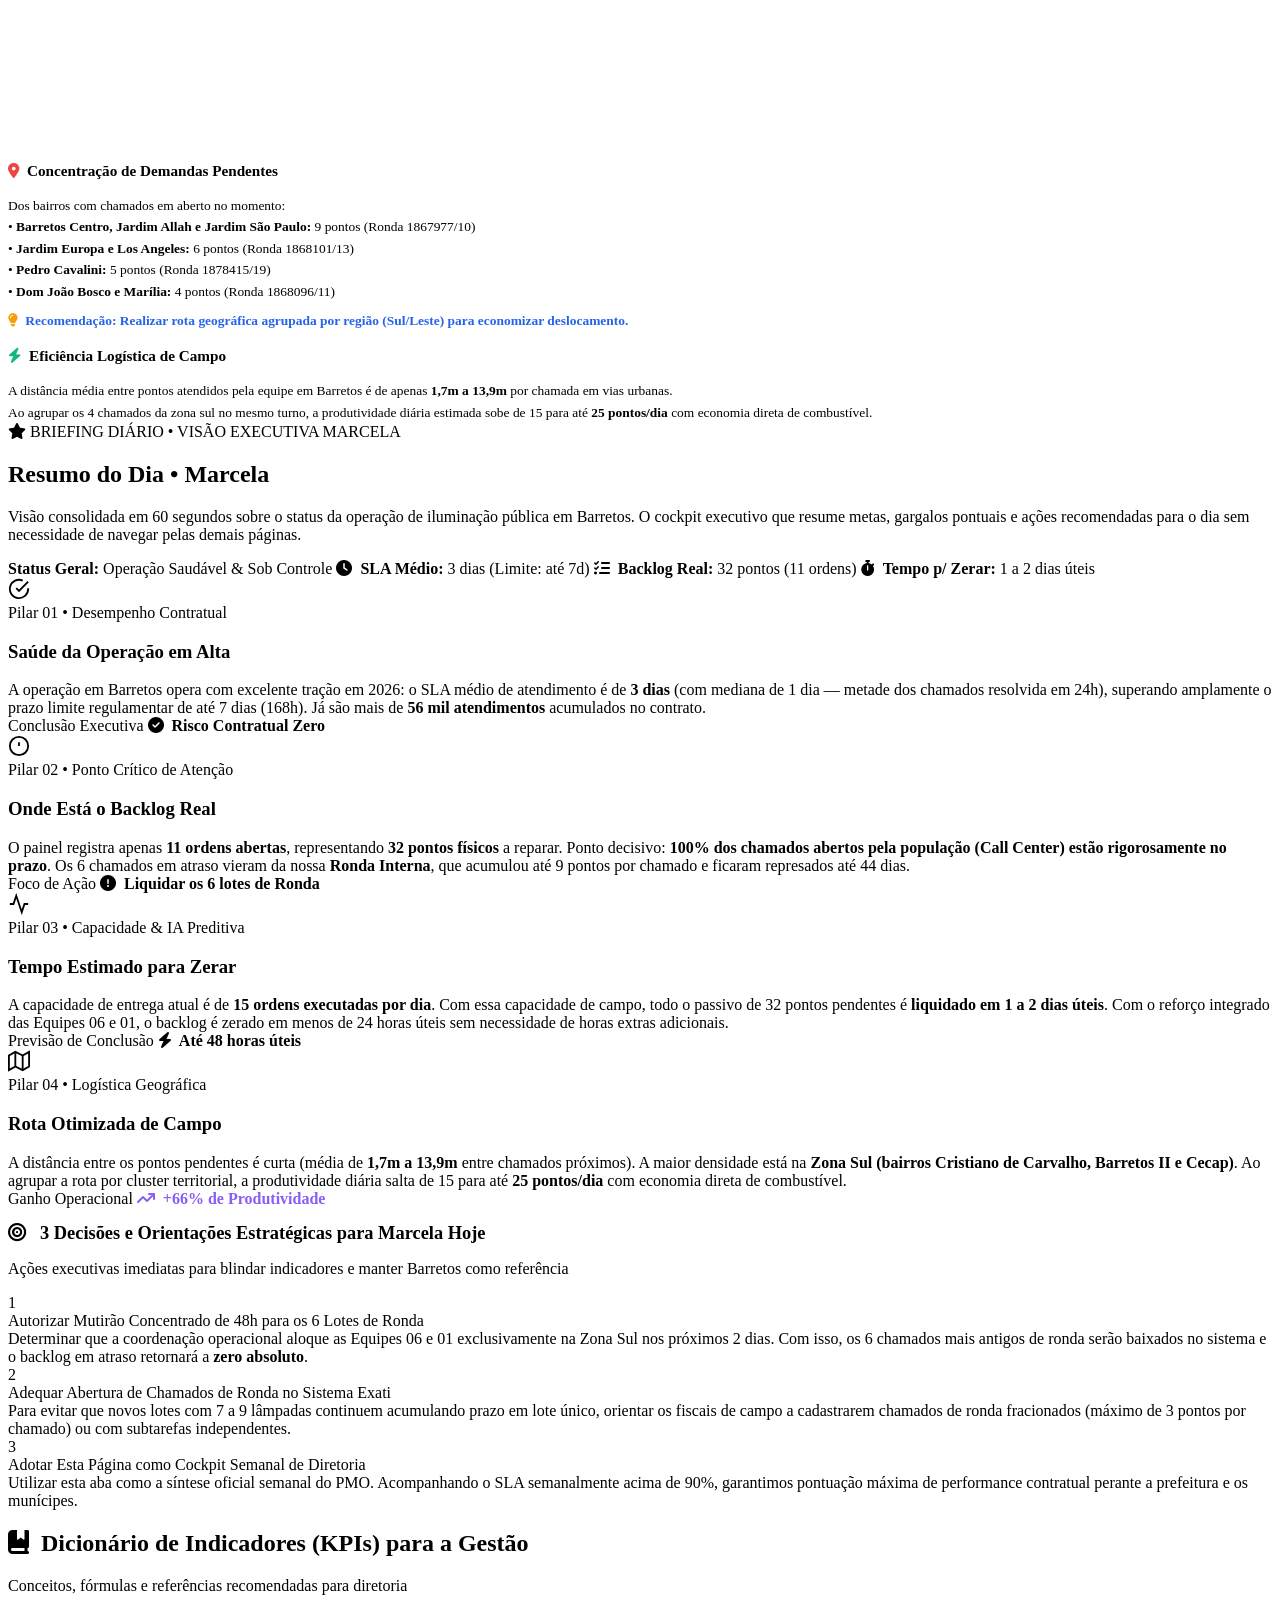
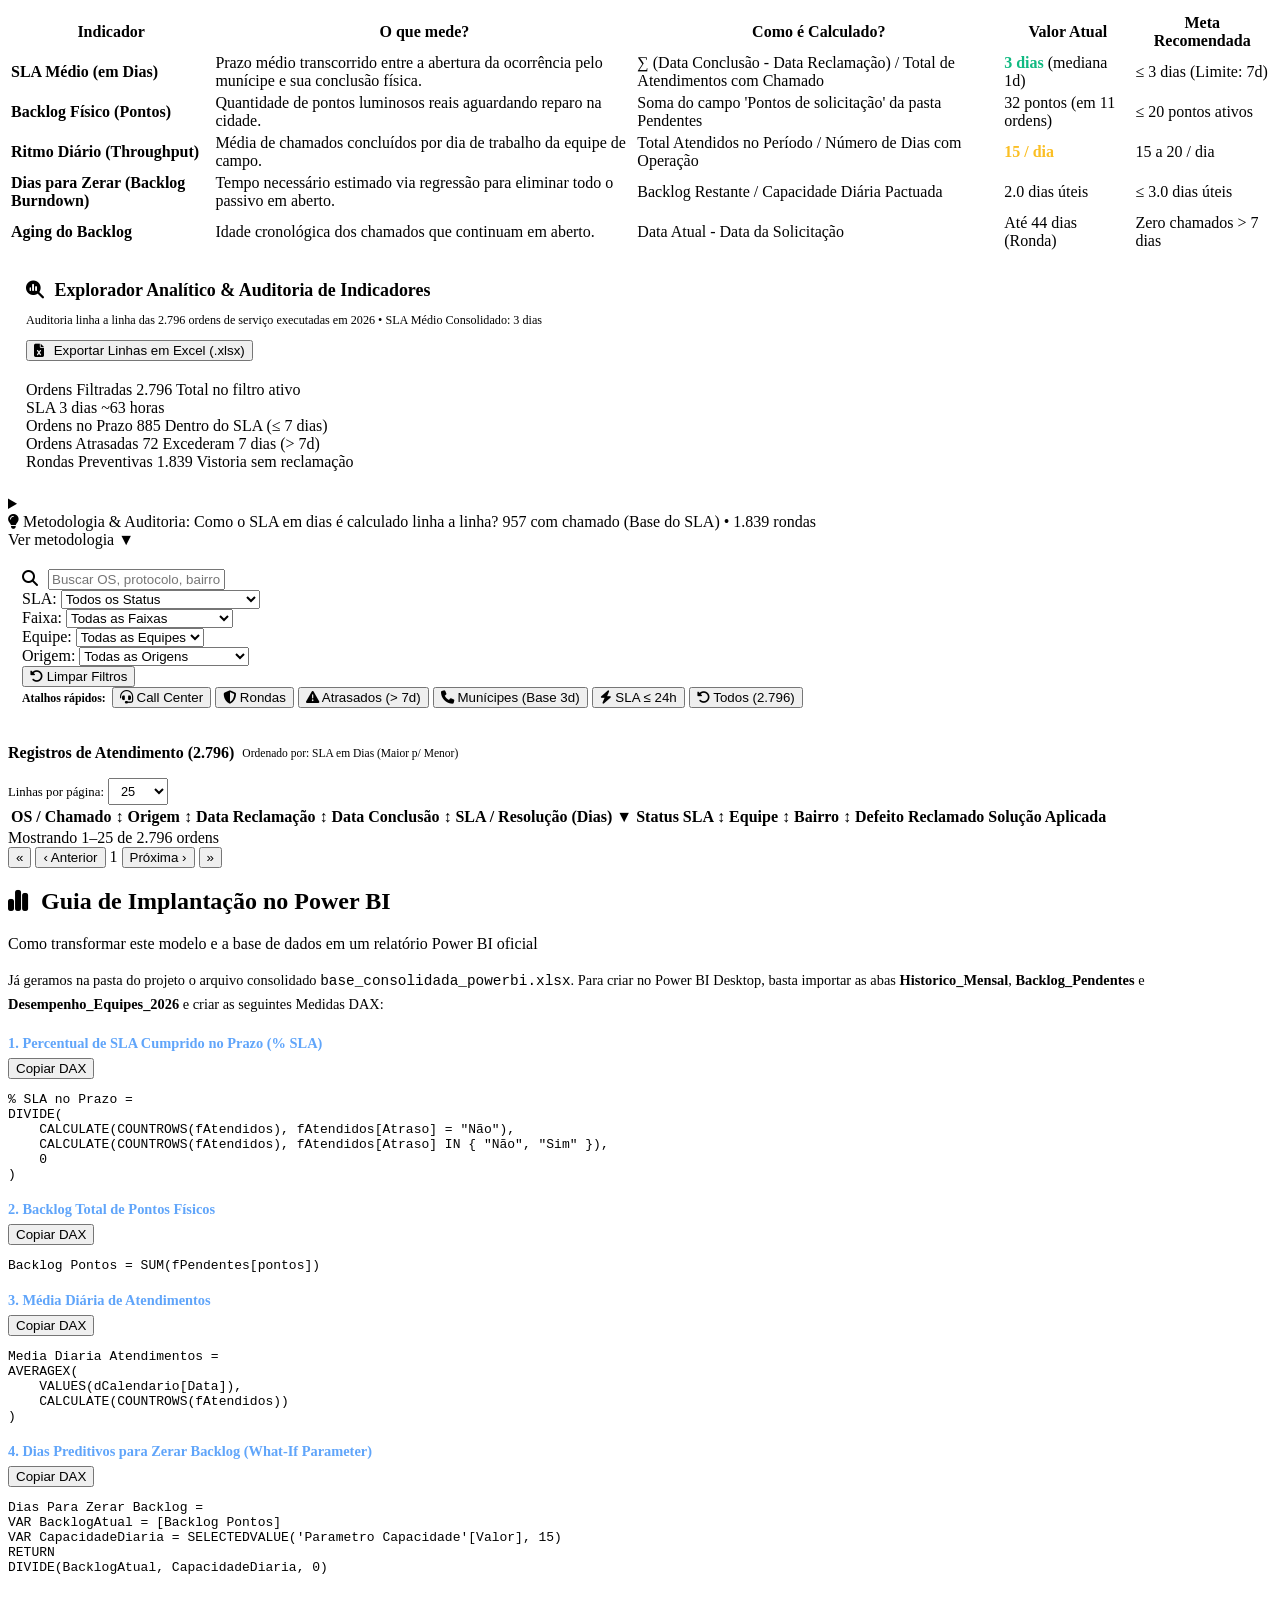
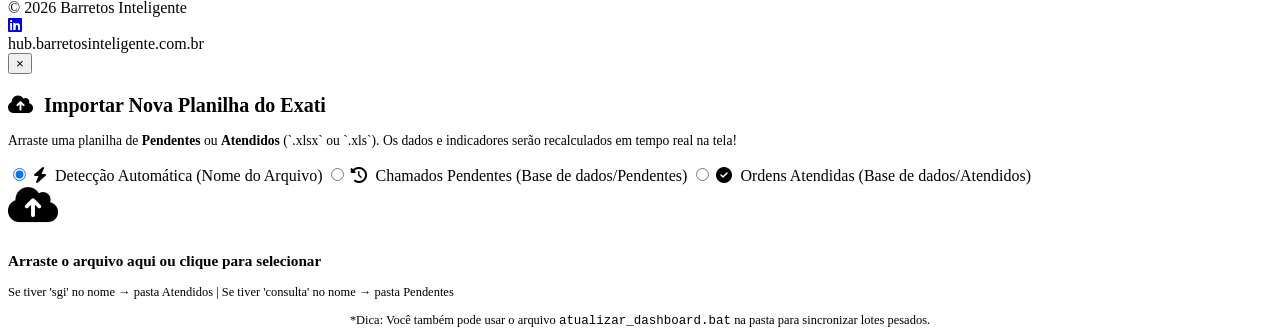
==== commit 26ed7e1b: "feat: padronizacao executiva do ecossistema, sidebar travada, paginacao de 15 oficios e brandbook" ====
--- a/02 - Monitor Exati/index.html
+++ b/02 - Monitor Exati/index.html
@@ -1,10 +1,18 @@
 <!DOCTYPE html>
-<html lang="pt-BR" data-theme="dark">
+<html lang="pt-BR">
 <head>
+  <script>
+    (function() {
+      try {
+        var t = localStorage.getItem('pmo_theme') || localStorage.getItem('theme') || 'light';
+        document.documentElement.setAttribute('data-theme', t);
+      } catch (e) {}
+    })();
+  </script>
   <base href="/exati/">
   <meta charset="UTF-8">
   <meta name="viewport" content="width=device-width, initial-scale=1.0, maximum-scale=1.0, user-scalable=no, viewport-fit=cover">
-  <title>Painel Exati &bull; PMO Gestão Operacional</title>
+  <title>Painel Exati | Barretos Inteligente</title>
   
   <!-- Favicon -->
   <link rel="icon" type="image/png" href="/exati/favicon.png">
@@ -16,8 +24,12 @@
   <link rel="preconnect" href="https://fonts.gstatic.com" crossorigin>
   <link href="https://fonts.googleapis.com/css2?family=Inter:wght@300;400;500;600;700;800&display=swap" rel="stylesheet">
   
+  <!-- FontAwesome Icons (Mesmo padrão do HUB Central e Consulta de Ofícios) -->
+  <link rel="stylesheet" href="https://cdnjs.cloudflare.com/ajax/libs/font-awesome/6.5.1/css/all.min.css">
+  
   <!-- CSS Executivo -->
-  <link rel="stylesheet" href="/exati/app.css?v=20261010_v4">
+  <link rel="stylesheet" href="/css/sidebar.css">
+  <link rel="stylesheet" href="/exati/app.css?v=20261010_v6">
 
   <!-- SheetJS para Upload e Exportação Direta no Navegador -->
   <script src="/exati/xlsx.full.min.js"></script>
@@ -34,41 +46,21 @@
 
   <div class="app-layout" id="app-layout">
     
-    <!-- ==================== HEADER STICKY UNIFICADO (BARRA DE TÍTULO + ABAS FIXAS) ==================== -->
-    <div class="sticky-header-wrapper" id="sticky-header-wrapper">
-      <header class="navbar">
+    <header class="navbar">
       <div class="nav-left">
-        <!-- Botão Destacado: Voltar ao HUB Central -->
-        <a href="/" class="btn-back-hub" title="Voltar ao início de tudo (Hub Central)">
-          <svg width="14" height="14" viewBox="0 0 24 24" fill="none" stroke="currentColor" stroke-width="2.5"><line x1="19" y1="12" x2="5" y2="12"></line><polyline points="12 19 5 12 12 5"></polyline></svg>
-          <span>Voltar ao HUB</span>
-        </a>
-        <div class="brand-divider"></div>
-        <a href="/" class="brand-logo" title="Ir para o Hub Central">
-          <img src="logo-ipbarretos-horizontal-alta.png" alt="Barretos Inteligente" class="brand-logo-img">
+        <button id="btnToggleSidebar" class="sidebar-toggle-btn" title="Recolher / Expandir menu lateral" aria-label="Alternar barra lateral">
+          <i class="fa-solid fa-bars"></i>
+        </button>
+        <div class="brand-logo" id="brandLogoContainer">
+          <a href="/" class="brand-logo-link" id="mainBrandLogo" title="Ir para a Central HUB">
+            <img src="logo-ipbarretos-horizontal-alta.png" alt="Barretos Inteligente" class="brand-logo-img">
+          </a>
           <div class="brand-divider"></div>
           <div class="brand-text">
-            <span class="brand-title">Painel Exati</span>
-            <span class="brand-subtitle">PMO &bull; Gestão Operacional</span>
-          </div>
-        </a>
-      </div>
-
-      <!-- Central Switcher (Navegação Rápida entre Portais) -->
-      <nav class="nav-center" aria-label="Navegação Central">
-        <a href="/" class="nav-pill" id="linkHubNav" title="Ir para o Hub Central">
-          <svg width="12" height="12" viewBox="0 0 24 24" fill="none" stroke="currentColor" stroke-width="2"><path d="M3 9l9-7 9 7v11a2 2 0 0 1-2 2H5a2 2 0 0 1-2-2z"></path><polyline points="9 22 9 12 15 12 15 22"></polyline></svg>
-          <span>Hub Central</span>
-        </a>
-        <a href="/oficios" class="nav-pill" id="linkOficiosNav" title="Ir para Consulta de Ofícios">
-          <svg width="12" height="12" viewBox="0 0 24 24" fill="none" stroke="currentColor" stroke-width="2"><path d="M22 19a2 2 0 0 1-2 2H4a2 2 0 0 1-2-2V5a2 2 0 0 1 2-2h5l2 3h9a2 2 0 0 1 2 2z"></path></svg>
-          <span>Consulta de Ofícios</span>
-        </a>
-        <a href="/exati" class="nav-pill active" title="Você está no Monitor Exati">
-          <svg width="12" height="12" viewBox="0 0 24 24" fill="none" stroke="currentColor" stroke-width="2"><line x1="18" y1="20" x2="18" y2="10"></line><line x1="12" y1="20" x2="12" y2="4"></line><line x1="6" y1="20" x2="6" y2="14"></line></svg>
-          <span>Monitor Exati</span>
-        </a>
-      </nav>
+            <span class="brand-title">Monitor Exati</span>
+          </div>
+        </div>
+      </div>
 
       <div class="nav-right">
         
@@ -86,16 +78,9 @@
         <!-- DROPDOWN DE FILTRO DE PERÍODO -->
         <div class="filter-dropdown-wrapper" id="filter-dropdown-wrapper">
           <button class="nav-btn btn-filter-trigger" id="btn-filter-trigger" title="Filtrar período ou selecionar datas">
-            <svg width="14" height="14" viewBox="0 0 24 24" fill="none" stroke="currentColor" stroke-width="2">
-              <rect x="3" y="4" width="18" height="18" rx="2" ry="2"></rect>
-              <line x1="16" y1="2" x2="16" y2="6"></line>
-              <line x1="8" y1="2" x2="8" y2="6"></line>
-              <line x1="3" y1="10" x2="21" y2="10"></line>
-            </svg>
+            <i class="fa-solid fa-calendar-days"></i>
             <span id="filter-btn-label">Ano 2026</span>
-            <svg width="10" height="10" viewBox="0 0 24 24" fill="none" stroke="currentColor" stroke-width="2.5" class="chevron-icon">
-              <polyline points="6 9 12 15 18 9"></polyline>
-            </svg>
+            <i class="fa-solid fa-chevron-down chevron-icon"></i>
           </button>
 
           <!-- Popover do Filtro -->
@@ -144,107 +129,141 @@
 
         <!-- BOTÃO IMPORTAR -->
         <button id="btn-abrir-upload" class="nav-btn btn-import" title="Importar nova planilha do Exati (.xlsx)">
-          <svg width="15" height="15" viewBox="0 0 24 24" fill="none" stroke="currentColor" stroke-width="2">
-            <path d="M21 15v4a2 2 0 0 1-2 2H5a2 2 0 0 1-2-2v-4M17 8l-5-5-5 5M12 3v12"/>
-          </svg>
+          <i class="fa-solid fa-cloud-arrow-up"></i>
           <span class="btn-import-text">Importar</span>
         </button>
 
         <!-- BOTÃO EXPORTAR -->
         <button id="btn-exportar-excel" class="nav-btn" title="Baixar relatório consolidado em Excel">
-          <svg width="15" height="15" viewBox="0 0 24 24" fill="none" stroke="currentColor" stroke-width="2">
-            <path d="M21 15v4a2 2 0 0 1-2 2H5a2 2 0 0 1-2-2v-4M7 10l5 5 5-5M12 15V3"/>
-          </svg>
+          <i class="fa-solid fa-file-excel"></i>
           <span>Exportar</span>
         </button>
 
         <!-- BOTÃO GERAR PDF -->
         <button id="btn-imprimir-relatorio" class="nav-btn" title="Imprimir Relatório Executivo ou Salvar como PDF">
-          <svg width="15" height="15" viewBox="0 0 24 24" fill="none" stroke="currentColor" stroke-width="2">
-            <polyline points="6 9 6 2 18 2 18 9"></polyline>
-            <path d="M6 18H4a2 2 0 0 1-2-2v-5a2 2 0 0 1 2-2h16a2 2 0 0 1 2 2v5a2 2 0 0 1-2 2h-2"></path>
-            <rect x="6" y="14" width="12" height="8"></rect>
-          </svg>
+          <i class="fa-solid fa-file-pdf"></i>
           <span>PDF</span>
         </button>
 
         <!-- BOTÃO ALTERNAR TEMA -->
         <button id="btn-toggle-theme" class="nav-btn icon-only" title="Alternar tema claro / escuro">
-          <span id="theme-icon">🌙</span>
+          <i class="fa-solid fa-moon" id="theme-icon"></i>
         </button>
 
       </div>
     </header>
 
-    <!-- ==================== SUBNAV BAR: CHIPS DE NAVEGAÇÃO ENTRE ABAS ==================== -->
-    <nav class="subnav-bar">
-      <div class="subnav-container">
-        <button class="subnav-chip active" data-target="tab-cockpit" data-title="Cockpit Executivo">
-          <svg width="13" height="13" viewBox="0 0 24 24" fill="none" stroke="currentColor" stroke-width="2">
-            <rect x="3" y="3" width="7" height="9"></rect>
-            <rect x="14" y="3" width="7" height="5"></rect>
-            <rect x="14" y="12" width="7" height="9"></rect>
-            <rect x="3" y="16" width="7" height="5"></rect>
-          </svg>
-          <span>Cockpit</span>
-        </button>
-
-        <button class="subnav-chip" data-target="tab-simulador" data-title="Simulador Preditivo">
-          <svg width="13" height="13" viewBox="0 0 24 24" fill="none" stroke="currentColor" stroke-width="2">
-            <polyline points="22 12 18 12 15 21 9 3 6 12 2 12"></polyline>
-          </svg>
-          <span>Simulador</span>
-          <span class="chip-badge highlight">Destaque</span>
-        </button>
-
-        <button class="subnav-chip" data-target="tab-backlog" data-title="Gestão do Backlog">
-          <svg width="13" height="13" viewBox="0 0 24 24" fill="none" stroke="currentColor" stroke-width="2">
-            <path d="M14 2H6a2 2 0 0 0-2 2v16a2 2 0 0 0 2 2h12a2 2 0 0 0 2-2V8z"></path>
-            <polyline points="14 2 14 8 20 8"></polyline>
-            <line x1="16" y1="13" x2="8" y2="13"></line>
-            <line x1="16" y1="17" x2="8" y2="17"></line>
-          </svg>
-          <span>Backlog</span>
-          <span class="chip-badge alert" id="badge-backlog-count">11</span>
-        </button>
-
-        <button class="subnav-chip" data-target="tab-bairros" data-title="Distribuição Bairros">
-          <svg width="13" height="13" viewBox="0 0 24 24" fill="none" stroke="currentColor" stroke-width="2">
-            <polygon points="1 6 1 22 8 18 16 22 23 18 23 2 16 6 8 2 1 6"></polygon>
-            <line x1="8" y1="2" x2="8" y2="18"></line>
-            <line x1="16" y1="6" x2="16" y2="22"></line>
-          </svg>
-          <span>Bairros</span>
-        </button>
-
-        <button class="subnav-chip" data-target="tab-analitico" data-title="Tabela Analítica (SLA)" data-sub="Detalhamento linha a linha dos 2.796 atendimentos, tempos de resolução e SLA">
-          <svg width="13" height="13" viewBox="0 0 24 24" fill="none" stroke="currentColor" stroke-width="2">
-            <rect x="3" y="3" width="18" height="18" rx="2" ry="2"></rect>
-            <line x1="3" y1="9" x2="21" y2="9"></line>
-            <line x1="3" y1="15" x2="21" y2="15"></line>
-            <line x1="9" y1="3" x2="9" y2="21"></line>
-          </svg>
-          <span>Tabela Analítica</span>
-          <span class="chip-badge highlight" id="badge-analitico-count">2.804</span>
-        </button>
-
-        <button class="subnav-chip highlight-star" data-target="tab-pitch" data-title="Resumo do Dia • Marcela" data-sub="Síntese diária da operação e decisões estratégicas para diretoria">
-          <svg width="13" height="13" viewBox="0 0 24 24" fill="#f59e0b" stroke="#f59e0b" stroke-width="1.5">
-            <polygon points="12 2 15.09 8.26 22 9.27 17 14.14 18.18 21.02 12 17.77 5.82 21.02 7 14.14 2 9.27 8.91 8.26 12 2"></polygon>
-          </svg>
-          <span>Resumo do Dia</span>
-          <span class="chip-badge star-badge">⭐ Marcela</span>
-        </button>
-
-        <button class="subnav-chip" data-target="tab-powerbi" data-title="Guia Power BI (DAX)">
-          <svg width="13" height="13" viewBox="0 0 24 24" fill="none" stroke="currentColor" stroke-width="2">
-            <path d="M18 20V10M12 20V4M6 20v-6"></path>
-          </svg>
-          <span>Power BI (DAX)</span>
-        </button>
-      </div>
-    </nav>
-  </div>
+    <!-- Body Wrapper: Sidebar Lateral + Workspace Exati -->
+    <div class="hub-body-wrapper">
+      <!-- Barra Lateral Executiva -->
+      <aside class="hub-sidebar" id="hubSidebar">
+        <div class="sidebar-inner">
+          <div class="sidebar-section-label">Módulos</div>
+
+          <nav class="sidebar-nav" aria-label="Navegação Lateral">
+            <!-- Início / Home -->
+            <div class="sidebar-group">
+              <a href="/" class="sidebar-item" id="tabBtnHome" title="Página Inicial do HUB">
+                <div class="item-left">
+                  <i class="fa-solid fa-house item-icon"></i>
+                  <span class="item-text">Início</span>
+                </div>
+              </a>
+            </div>
+
+            <!-- Módulo 1: Relatórios -->
+            <div class="sidebar-group">
+              <button class="sidebar-item active" id="tabBtnRelatorios" title="Módulo de Relatórios">
+                <div class="item-left">
+                  <i class="fa-solid fa-chart-pie item-icon"></i>
+                  <span class="item-text">Relatórios</span>
+                </div>
+                <span class="sidebar-badge" title="2 páginas disponíveis">2</span>
+              </button>
+
+              <!-- Submenu com as páginas vinculadas a Relatórios -->
+              <div class="sidebar-submenu" id="subRelatorios" style="display: flex;">
+                <a href="/oficios" class="sidebar-subitem" id="sideLinkOficios" title="Consulta de Ofícios">
+                  <i class="fa-solid fa-folder-open sub-icon green"></i>
+                  <span class="sub-text">Consulta de Ofícios</span>
+                </a>
+                <a href="/exati" class="sidebar-subitem active" id="sideLinkExati" title="Monitor Exati">
+                  <i class="fa-solid fa-chart-line sub-icon blue"></i>
+                  <span class="sub-text">Monitor Exati</span>
+                </a>
+              </div>
+            </div>
+
+            <!-- Módulo 2: Automações -->
+            <div class="sidebar-group">
+              <a href="/?tab=automacoes" class="sidebar-item" id="tabBtnAutomacoes" title="Módulo de Automações">
+                <div class="item-left">
+                  <i class="fa-solid fa-bolt item-icon"></i>
+                  <span class="item-text">Automações</span>
+                </div>
+                <span class="sidebar-pill-badge">Em breve</span>
+              </a>
+            </div>
+
+            <!-- Módulo 3: Book -->
+            <div class="sidebar-group">
+              <a href="/?tab=book" class="sidebar-item" id="tabBtnBook" title="Módulo Book">
+                <div class="item-left">
+                  <i class="fa-solid fa-book-bookmark item-icon"></i>
+                  <span class="item-text">Book</span>
+                </div>
+                <span class="sidebar-pill-badge">Em breve</span>
+              </a>
+            </div>
+          </nav>
+        </div>
+      </aside>
+
+      <!-- Workspace Exati -->
+      <div class="exati-content-area" style="flex: 1; min-width: 0; display: flex; flex-direction: column;">
+        <!-- ==================== SUBNAV BAR: CHIPS DE NAVEGAÇÃO ENTRE ABAS ==================== -->
+        <nav class="subnav-bar">
+          <div class="subnav-container">
+            <button class="subnav-chip active" data-target="tab-cockpit" data-title="Cockpit Executivo">
+              <i class="fa-solid fa-gauge-high"></i>
+              <span>Cockpit</span>
+            </button>
+
+            <button class="subnav-chip" data-target="tab-simulador" data-title="Simulador Preditivo">
+              <i class="fa-solid fa-chart-line"></i>
+              <span>Simulador</span>
+              <span class="chip-badge highlight">Destaque</span>
+            </button>
+
+            <button class="subnav-chip" data-target="tab-backlog" data-title="Gestão do Backlog">
+              <i class="fa-solid fa-clock-rotate-left"></i>
+              <span>Backlog</span>
+              <span class="chip-badge alert" id="badge-backlog-count">11</span>
+            </button>
+
+            <button class="subnav-chip" data-target="tab-bairros" data-title="Distribuição Bairros">
+              <i class="fa-solid fa-map-location-dot"></i>
+              <span>Bairros</span>
+            </button>
+
+            <button class="subnav-chip" data-target="tab-analitico" data-title="Tabela Analítica (SLA)" data-sub="Detalhamento linha a linha dos 2.796 atendimentos, tempos de resolução e SLA">
+              <i class="fa-solid fa-table-list"></i>
+              <span>Tabela Analítica</span>
+              <span class="chip-badge highlight" id="badge-analitico-count">2.804</span>
+            </button>
+
+            <button class="subnav-chip highlight-star" data-target="tab-pitch" data-title="Resumo do Dia • Marcela" data-sub="Síntese diária da operação e decisões estratégicas para diretoria">
+              <i class="fa-solid fa-star"></i>
+              <span>Resumo do Dia</span>
+              <span class="chip-badge star-badge">Marcela</span>
+            </button>
+
+            <button class="subnav-chip" data-target="tab-powerbi" data-title="Guia Power BI (DAX)">
+              <i class="fa-solid fa-chart-simple"></i>
+              <span>Power BI (DAX)</span>
+            </button>
+          </div>
+        </nav>
 
     <!-- ==================== CONTAINER PRINCIPAL DAS ABAS ==================== -->
     <main class="main-container">
@@ -257,7 +276,7 @@
           </div>
           <div class="print-titles">
             <h2>Barretos Inteligente &bull; Painel Exati</h2>
-            <p>PMO &bull; Gestão Operacional de Atendimentos, SLA & Preditivo</p>
+            <p>Gestão Operacional de Atendimentos, SLA & Preditivo</p>
           </div>
         </div>
         <div class="print-meta-right">
@@ -512,7 +531,7 @@
         <div class="card col-6">
           <div class="card-header" style="justify-content: space-between; align-items: center; flex-wrap: wrap; gap: 10px;">
             <div>
-              <h2 class="card-title">⏱️ SLA Médio (em Dias) por Ocorrência</h2>
+              <h2 class="card-title"><i class="fa-solid fa-stopwatch"></i> SLA Médio (em Dias) por Ocorrência</h2>
               <p class="card-subtitle">Tempo médio de resolução física para cada tipo de chamado reclamado</p>
             </div>
             <div class="card-actions">
@@ -523,8 +542,8 @@
             <canvas id="chartTiposSla"></canvas>
           </div>
           <div class="ocorrencias-summary-strip" id="ocorrencias-summary-strip" style="display: flex; gap: 12px; margin-top: 12px; font-size: 0.78rem; color: var(--text-dim); border-top: 1px solid var(--border-color); padding-top: 10px; flex-wrap: wrap;">
-            <span>🚨 <strong>Mais Demorados:</strong> Luminária Apagada (4d) &bull; Fio Exposto (3d)</span>
-            <span>⚡ <strong>Mais Rápidos:</strong> NOX Offline (1d) &bull; Poste Caído (2d)</span>
+            <span><i class="fa-solid fa-triangle-exclamation" style="color: var(--danger); margin-right: 4px;"></i> <strong>Mais Demorados:</strong> Luminária Apagada (4d) &bull; Fio Exposto (3d)</span>
+            <span><i class="fa-solid fa-bolt" style="color: var(--warning); margin-right: 4px;"></i> <strong>Mais Rápidos:</strong> NOX Offline (1d) &bull; Poste Caído (2d)</span>
           </div>
         </div>
 
@@ -532,7 +551,7 @@
         <div class="card col-6">
           <div class="card-header" style="justify-content: space-between; align-items: flex-start; flex-wrap: wrap; gap: 10px;">
             <div>
-              <h2 class="card-title">🗺️ SLA por Bairro na Ocorrência Selecionada</h2>
+              <h2 class="card-title"><i class="fa-solid fa-map-location-dot" style="margin-right: 6px; color: var(--accent-blue);"></i> SLA por Bairro na Ocorrência Selecionada</h2>
               <p class="card-subtitle">Descubra a discrepância de prazo entre bairros para o mesmo defeito</p>
             </div>
             <div class="card-actions select-bairro-container" style="min-width: 250px;">
@@ -567,7 +586,7 @@
         <div class="card-header" style="margin-bottom: 8px;">
           <div>
             <h2 class="card-title" style="font-size: 1.35rem;">
-              ⚡ Simulador Preditivo de Capacidade & Regressão Linear do Backlog
+              <i class="fa-solid fa-sliders" style="margin-right: 8px; color: var(--accent-blue);"></i> Simulador Preditivo de Capacidade & Regressão Linear do Backlog
             </h2>
             <p class="card-subtitle" style="font-size: 0.9rem;">
               Dimensione a equipe em tempo real: altere a meta de atendimentos diários e veja quantos dias úteis levará para zerar o backlog sem estourar o SLA.
@@ -682,7 +701,7 @@
       <div class="grid-2">
         <div class="card col-4">
           <h3 style="font-size: 0.95rem; font-weight: 700; color: #f87171; margin-bottom: 8px;">
-            ⚠️ Cenário Crítico (5 atendimentos/dia)
+            <i class="fa-solid fa-triangle-exclamation" style="color: #f87171; margin-right: 6px;"></i> Cenário Crítico (5 atendimentos/dia)
           </h3>
           <p style="font-size: 0.85rem; color: var(--text-muted); line-height: 1.5;">
             Se o ritmo cair para 5 pontos/dia, levará <strong>7 dias úteis</strong> para zerar. Consequência: <strong>100% dos 5 chamados de munícipes estourarão o SLA</strong> de 7 dias!
@@ -691,7 +710,7 @@
 
         <div class="card col-4">
           <h3 style="font-size: 0.95rem; font-weight: 700; color: #60a5fa; margin-bottom: 8px;">
-            ⚡ Cenário Atual da Base (15 atendimentos/dia)
+            <i class="fa-solid fa-circle-check" style="color: #60a5fa; margin-right: 6px;"></i> Cenário Atual da Base (15 atendimentos/dia)
           </h3>
           <p style="font-size: 0.85rem; color: var(--text-muted); line-height: 1.5;">
             Mantendo a média de 15,3/dia, a equipe zera todos os 32 pontos pendentes em <strong>apenas 2 dias úteis</strong>. Todos os chamados de munícipes são solucionados dentro do prazo regulamentar.
@@ -700,7 +719,7 @@
 
         <div class="card col-4">
           <h3 style="font-size: 0.95rem; font-weight: 700; color: #34d399; margin-bottom: 8px;">
-            🚀 Cenário de Mutirão (25 atendimentos/dia)
+            <i class="fa-solid fa-rocket" style="color: #34d399; margin-right: 6px;"></i> Cenário de Mutirão (25 atendimentos/dia)
           </h3>
           <p style="font-size: 0.85rem; color: var(--text-muted); line-height: 1.5;">
             Com dedicação concentrada de 2 equipes (Equipe 6 + Equipe 01), o passivo completo é eliminado em <strong>1,3 dias (cerca de 24 horas úteis)</strong>.
@@ -717,7 +736,7 @@
       <details class="insight-accordion" id="accordion-diagnostico-ronda">
         <summary class="insight-summary">
           <div class="insight-summary-left">
-            <span style="font-size: 1rem;">🚨</span>
+            <span style="font-size: 0.95rem; color: var(--danger);"><i class="fa-solid fa-triangle-exclamation"></i></span>
             <span class="insight-summary-title">Diagnóstico Crítico: Fator "Ronda Própria" vs Call Center</span>
             <span class="insight-summary-badge">6 ordens vencidas (27 pts) na Ronda</span>
           </div>
@@ -737,7 +756,7 @@
       <div class="card" style="margin-bottom: 24px;">
         <div class="card-header" style="flex-wrap: wrap; gap: 12px; justify-content: space-between; align-items: center;">
           <div>
-            <h2 class="card-title">📈 Linha do Tempo: Backlog Pendente vs Chamados Atendidos</h2>
+            <h2 class="card-title"><i class="fa-solid fa-chart-line" style="margin-right: 6px; color: var(--accent-blue);"></i> Linha do Tempo: Backlog Pendente vs Chamados Atendidos</h2>
             <p class="card-subtitle">
               Comparativo contínuo entre os chamados resolvidos pela equipe e o passivo em aberto desde agosto (18/08). Comprova alta produtividade (452 ordens concluídas no mesmo período).
             </p>
@@ -748,7 +767,7 @@
               <button class="btn-timeline-toggle active" id="btn-tl-marcos" style="padding: 4px 10px; font-size: 0.75rem; border-radius: 6px; font-weight: 600; cursor: pointer; border: none; background: var(--primary); color: #fff;">Marcos do Backlog (7 datas)</button>
             </div>
             <span class="badge badge-warning" id="badge-backlog-versao">
-              📁 Última Versão: ExportacaoConsulta (1).xlsx
+              <i class="fa-solid fa-file-excel" style="margin-right: 4px;"></i> Última Versão: ExportacaoConsulta (1).xlsx
             </span>
           </div>
         </div>
@@ -791,7 +810,7 @@
           
           <div class="card-actions" style="flex-wrap: wrap;">
             <!-- Campo de Busca Reativa -->
-            <input type="text" id="input-busca-pendentes" class="search-input" placeholder="🔍 Buscar por protocolo, bairro...">
+            <input type="text" id="input-busca-pendentes" class="search-input" placeholder="Buscar por protocolo, bairro...">
 
             <!-- Filtros Rápidos -->
             <button class="btn-header filter-btn active" data-filter="todos">Todos (11)</button>
@@ -805,7 +824,7 @@
         <!-- Banner Interativo de Filtro por Clique no Gráfico -->
         <div id="banner-filtro-grafico" class="grafico-filter-banner" style="display: none;">
           <div class="grafico-filter-left">
-            <span style="font-size: 1.15rem;">🎯</span>
+            <span style="font-size: 1rem; color: var(--primary);"><i class="fa-solid fa-bullseye"></i></span>
             <div>
               <div class="grafico-filter-title">
                 Filtrado pelo ponto no gráfico: <span id="grafico-filter-data" style="color: var(--primary);">02/10</span> &bull; <span id="grafico-filter-desc">7 ordens acumuladas no backlog</span>
@@ -820,7 +839,7 @@
             </div>
           </div>
           <button id="btn-limpar-filtro-grafico" class="btn-clear-filter">
-            ✕ Limpar Filtro (Ver Todas)
+            <i class="fa-solid fa-xmark" style="margin-right: 4px;"></i> Limpar Filtro (Ver Todas)
           </button>
         </div>
 
@@ -870,7 +889,7 @@
           <div class="card bairros-info-card">
             <div class="card-header" style="margin-bottom: 10px;">
               <h3 style="font-size: 0.95rem; font-weight: 700; color: var(--text-main); display: flex; align-items: center; gap: 8px;">
-                <span style="color: #ef4444;">📍</span> Concentração de Demandas Pendentes
+                <i class="fa-solid fa-location-dot" style="color: #ef4444;"></i> Concentração de Demandas Pendentes
               </h3>
             </div>
             <p style="font-size: 0.84rem; color: var(--text-secondary); line-height: 1.6; margin: 0;">
@@ -880,7 +899,7 @@
               &bull; <strong>Pedro Cavalini:</strong> 5 pontos (Ronda 1878415/19)<br>
               &bull; <strong>Dom João Bosco e Marília:</strong> 4 pontos (Ronda 1868096/11)<br>
               <span style="display: block; margin-top: 8px; font-weight: 600; color: #2563eb;">
-                💡 Recomendação: Realizar rota geográfica agrupada por região (Sul/Leste) para economizar deslocamento.
+                <i class="fa-solid fa-lightbulb" style="color: #f59e0b; margin-right: 4px;"></i> Recomendação: Realizar rota geográfica agrupada por região (Sul/Leste) para economizar deslocamento.
               </span>
             </p>
           </div>
@@ -888,7 +907,7 @@
           <div class="card bairros-info-card">
             <div class="card-header" style="margin-bottom: 10px;">
               <h3 style="font-size: 0.95rem; font-weight: 700; color: var(--text-main); display: flex; align-items: center; gap: 8px;">
-                <span style="color: #10b981;">⚡</span> Eficiência Logística de Campo
+                <i class="fa-solid fa-bolt" style="color: #10b981;"></i> Eficiência Logística de Campo
               </h3>
             </div>
             <p style="font-size: 0.84rem; color: var(--text-secondary); line-height: 1.6; margin: 0;">
@@ -908,10 +927,8 @@
       <!-- HERO EXECUTIVE BRIEFING -->
       <div class="resumo-hero">
         <div class="resumo-hero-badge">
-          <svg width="14" height="14" viewBox="0 0 24 24" fill="currentColor">
-            <polygon points="12 2 15.09 8.26 22 9.27 17 14.14 18.18 21.02 12 17.77 5.82 21.02 7 14.14 2 9.27 8.91 8.26 12 2"></polygon>
-          </svg>
-          ⭐ BRIEFING DIÁRIO &bull; VISÃO EXECUTIVA MARCELA
+          <i class="fa-solid fa-star"></i>
+          <span>BRIEFING DIÁRIO &bull; VISÃO EXECUTIVA MARCELA</span>
         </div>
         <h2 class="resumo-hero-title">
           Resumo do Dia &bull; Marcela
@@ -927,13 +944,13 @@
             <strong>Status Geral:</strong> Operação Saudável &amp; Sob Controle
           </span>
           <span class="resumo-pill">
-            ⚡ <strong>SLA Médio:</strong> 3 dias (Limite: até 7d)
+            <i class="fa-solid fa-clock" style="margin-right: 4px;"></i> <strong>SLA Médio:</strong> 3 dias (Limite: até 7d)
           </span>
           <span class="resumo-pill">
-            📍 <strong>Backlog Real:</strong> 32 pontos (11 ordens)
+            <i class="fa-solid fa-list-check" style="margin-right: 4px;"></i> <strong>Backlog Real:</strong> 32 pontos (11 ordens)
           </span>
           <span class="resumo-pill status-blue">
-            ⏱️ <strong>Tempo p/ Zerar:</strong> 1 a 2 dias úteis
+            <i class="fa-solid fa-stopwatch" style="margin-right: 4px;"></i> <strong>Tempo p/ Zerar:</strong> 1 a 2 dias úteis
           </span>
         </div>
       </div>
@@ -960,7 +977,7 @@
           </div>
           <div class="resumo-pillar-footer">
             <span style="color: var(--text-dim);">Conclusão Executiva</span>
-            <span style="color: var(--success); font-weight: 700;">🟢 Risco Contratual Zero</span>
+            <span style="color: var(--success); font-weight: 700;"><i class="fa-solid fa-circle-check" style="color: var(--success); margin-right: 4px;"></i> Risco Contratual Zero</span>
           </div>
         </div>
 
@@ -984,7 +1001,7 @@
           </div>
           <div class="resumo-pillar-footer">
             <span style="color: var(--text-dim);">Foco de Ação</span>
-            <span style="color: var(--danger); font-weight: 700;">🔴 Liquidar os 6 lotes de Ronda</span>
+            <span style="color: var(--danger); font-weight: 700;"><i class="fa-solid fa-circle-exclamation" style="color: var(--danger); margin-right: 4px;"></i> Liquidar os 6 lotes de Ronda</span>
           </div>
         </div>
 
@@ -1006,7 +1023,7 @@
           </div>
           <div class="resumo-pillar-footer">
             <span style="color: var(--text-dim);">Previsão de Conclusão</span>
-            <span style="color: var(--primary); font-weight: 700;">⚡ Até 48 horas úteis</span>
+            <span style="color: var(--primary); font-weight: 700;"><i class="fa-solid fa-bolt" style="color: var(--primary); margin-right: 4px;"></i> Até 48 horas úteis</span>
           </div>
         </div>
 
@@ -1030,7 +1047,7 @@
           </div>
           <div class="resumo-pillar-footer">
             <span style="color: var(--text-dim);">Ganho Operacional</span>
-            <span style="color: #8b5cf6; font-weight: 700;">🚀 +66% de Produtividade</span>
+            <span style="color: #8b5cf6; font-weight: 700;"><i class="fa-solid fa-arrow-trend-up" style="color: #8b5cf6; margin-right: 4px;"></i> +66% de Produtividade</span>
           </div>
         </div>
 
@@ -1041,7 +1058,7 @@
         <div class="card-header" style="margin-bottom: 16px;">
           <div>
             <h2 class="card-title" style="font-size: 1.15rem; display: flex; align-items: center; gap: 8px;">
-              <span>🎯</span> 3 Decisões e Orientações Estratégicas para Marcela Hoje
+              <i class="fa-solid fa-bullseye" style="margin-right: 6px; color: var(--accent-blue);"></i> 3 Decisões e Orientações Estratégicas para Marcela Hoje
             </h2>
             <p class="card-subtitle">Ações executivas imediatas para blindar indicadores e manter Barretos como referência</p>
           </div>
@@ -1082,7 +1099,7 @@
       <div class="card">
         <div class="card-header">
           <div>
-            <h2 class="card-title">📘 Dicionário de Indicadores (KPIs) para a Gestão</h2>
+            <h2 class="card-title"><i class="fa-solid fa-book-bookmark" style="margin-right: 6px; color: var(--accent-blue);"></i> Dicionário de Indicadores (KPIs) para a Gestão</h2>
             <p class="card-subtitle">Conceitos, fórmulas e referências recomendadas para diretoria</p>
           </div>
         </div>
@@ -1148,18 +1165,12 @@
       <div class="card analitico-top-card" style="margin-bottom: 10px; padding: 12px 18px 14px 18px;">
         <div class="card-header" style="flex-wrap: wrap; gap: 10px; justify-content: space-between; align-items: center; padding-bottom: 10px; margin-bottom: 10px; border-bottom: 1px solid var(--border-color);">
           <div>
-            <h2 class="card-title" style="font-size: 1.12rem; margin-bottom: 2px;">🔍 Explorador Analítico & Auditoria de Indicadores</h2>
+            <h2 class="card-title" style="font-size: 1.12rem; margin-bottom: 2px;"><i class="fa-solid fa-magnifying-glass-chart" style="margin-right: 6px; color: var(--accent-blue);"></i> Explorador Analítico & Auditoria de Indicadores</h2>
             <p class="card-subtitle" style="font-size: 0.76rem;">Auditoria linha a linha das 2.796 ordens de serviço executadas em 2026 &bull; SLA Médio Consolidado: 3 dias</p>
           </div>
           <div style="display: flex; gap: 10px; align-items: center; flex-wrap: wrap;">
             <button id="btn-exportar-analitico" class="btn-export-excel" title="Exportar todas as linhas filtradas em planilha Excel (.xlsx)">
-              <svg width="16" height="16" viewBox="0 0 24 24" fill="none" stroke="currentColor" stroke-width="2" stroke-linecap="round" stroke-linejoin="round">
-                <path d="M14 2H6a2 2 0 0 0-2 2v16a2 2 0 0 0 2 2h12a2 2 0 0 0 2-2V8z"></path>
-                <polyline points="14 2 14 8 20 8"></polyline>
-                <line x1="8" y1="13" x2="16" y2="13"></line>
-                <line x1="8" y1="17" x2="16" y2="17"></line>
-                <polyline points="10 9 9 9 8 9"></polyline>
-              </svg>
+              <i class="fa-solid fa-file-excel" style="margin-right: 6px;"></i>
               <span>Exportar Linhas em Excel (.xlsx)</span>
             </button>
           </div>
@@ -1199,7 +1210,7 @@
       <details class="insight-accordion info" id="accordion-metodologia-sla" style="margin-bottom: 10px;">
         <summary class="insight-summary">
           <div class="insight-summary-left">
-            <span style="font-size: 1rem;">💡</span>
+            <span style="font-size: 0.95rem; color: var(--warning);"><i class="fa-solid fa-lightbulb"></i></span>
             <span class="insight-summary-title">Metodologia &amp; Auditoria: Como o SLA em dias é calculado linha a linha?</span>
             <span class="insight-summary-badge" id="badge-metodologia-sla">957 com chamado (Base do SLA) &bull; 1.839 rondas</span>
           </div>
@@ -1222,10 +1233,7 @@
       <div class="card analitico-filter-card" style="margin-bottom: 10px; padding: 10px 14px;">
         <div class="analitico-filter-toolbar">
           <div class="analitico-search-box">
-            <svg width="15" height="15" viewBox="0 0 24 24" fill="none" stroke="currentColor" stroke-width="2">
-              <circle cx="11" cy="11" r="8"></circle>
-              <line x1="21" y1="21" x2="16.65" y2="16.65"></line>
-            </svg>
+            <i class="fa-solid fa-magnifying-glass" style="margin-right: 6px; color: var(--text-dim);"></i>
             <input type="text" id="busca-analitico" placeholder="Buscar OS, protocolo, bairro, equipe, defeito..." autocomplete="off">
             <button id="btn-limpar-busca" class="btn-clear" title="Limpar busca" style="display: none;">&times;</button>
           </div>
@@ -1235,9 +1243,9 @@
             <select id="filtro-analitico-sla" class="custom-select">
               <option value="todos">Todos os Status</option>
               <option value="com_rec">Munícipes (com Reclamação)</option>
-              <option value="no_prazo">✓ No Prazo (≤ 7 dias)</option>
-              <option value="atrasado">⚠️ Atrasado (> 7 dias)</option>
-              <option value="ronda">🛡️ Ronda Interna</option>
+              <option value="no_prazo">No Prazo (≤ 7 dias)</option>
+              <option value="atrasado">Atrasado (> 7 dias)</option>
+              <option value="ronda">Ronda Interna</option>
             </select>
           </div>
 
@@ -1245,10 +1253,10 @@
             <label for="filtro-analitico-tma" class="filter-label">Faixa:</label>
             <select id="filtro-analitico-tma" class="custom-select">
               <option value="todas">Todas as Faixas</option>
-              <option value="rapido">⚡ SLA Rápido (≤ 1 dia)</option>
-              <option value="padrao">⏱️ SLA Padrão (2 a 3 dias)</option>
-              <option value="limite">⚠️ SLA Limite (4 a 7 dias)</option>
-              <option value="critico">🚨 Acima do SLA (> 7 dias)</option>
+              <option value="rapido">SLA Rápido (≤ 1 dia)</option>
+              <option value="padrao">SLA Padrão (2 a 3 dias)</option>
+              <option value="limite">SLA Limite (4 a 7 dias)</option>
+              <option value="critico">Acima do SLA (> 7 dias)</option>
             </select>
           </div>
 
@@ -1263,29 +1271,30 @@
             <label for="filtro-analitico-origem" class="filter-label">Origem:</label>
             <select id="filtro-analitico-origem" class="custom-select">
               <option value="todas">Todas as Origens</option>
-              <option value="callcenter">📞 Call Center</option>
-              <option value="ronda">🛡️ Ronda (Própria / Interna)</option>
-              <option value="app">📱 App Munícipe</option>
-              <option value="internet">🌐 Internet / Web</option>
-              <option value="telegestao">📡 Telegestão (NOX)</option>
-              <option value="chatbot">🤖 Chatbot</option>
+              <option value="callcenter">Call Center</option>
+              <option value="ronda">Ronda (Própria / Interna)</option>
+              <option value="app">App Munícipe</option>
+              <option value="internet">Internet / Web</option>
+              <option value="telegestao">Telegestão (NOX)</option>
+              <option value="chatbot">Chatbot</option>
             </select>
           </div>
 
           <button id="btn-reset-analitico" class="btn-reset-analitico" title="Limpar todos os filtros">
-            <span>↺ Limpar Filtros</span>
+            <i class="fa-solid fa-rotate-left"></i>
+            <span>Limpar Filtros</span>
           </button>
         </div>
 
         <!-- Chips de 1 Clique para Filtro Imediato -->
         <div class="analitico-quick-chips">
           <span style="font-size: 0.74rem; font-weight: 600; color: var(--text-dim); margin-right: 2px;">Atalhos rápidos:</span>
-          <button class="quick-chip" data-origem="callcenter">📞 Call Center</button>
-          <button class="quick-chip" data-origem="ronda">🛡️ Rondas</button>
-          <button class="quick-chip" data-sla="atrasado">🚨 Atrasados (> 7d)</button>
-          <button class="quick-chip" data-sla="com_rec">📞 Munícipes (Base 3d)</button>
-          <button class="quick-chip" data-tma="rapido">⚡ SLA ≤ 24h</button>
-          <button class="quick-chip active" data-reset="true">🔄 Todos (<span id="analitico-chip-total">2.796</span>)</button>
+          <button class="quick-chip" data-origem="callcenter"><i class="fa-solid fa-headset"></i> Call Center</button>
+          <button class="quick-chip" data-origem="ronda"><i class="fa-solid fa-shield-halved"></i> Rondas</button>
+          <button class="quick-chip" data-sla="atrasado"><i class="fa-solid fa-triangle-exclamation"></i> Atrasados (> 7d)</button>
+          <button class="quick-chip" data-sla="com_rec"><i class="fa-solid fa-phone"></i> Munícipes (Base 3d)</button>
+          <button class="quick-chip" data-tma="rapido"><i class="fa-solid fa-bolt"></i> SLA ≤ 24h</button>
+          <button class="quick-chip active" data-reset="true"><i class="fa-solid fa-rotate-left"></i> Todos (<span id="analitico-chip-total">2.796</span>)</button>
         </div>
       </div>
 
@@ -1353,7 +1362,7 @@
       <div class="card" style="margin-bottom: 24px;">
         <div class="card-header">
           <div>
-            <h2 class="card-title">📈 Guia de Implantação no Power BI</h2>
+            <h2 class="card-title"><i class="fa-solid fa-chart-simple" style="margin-right: 6px; color: var(--accent-blue);"></i> Guia de Implantação no Power BI</h2>
             <p class="card-subtitle">Como transformar este modelo e a base de dados em um relatório Power BI oficial</p>
           </div>
         </div>
@@ -1411,14 +1420,31 @@
     </section> <!-- fim #tab-powerbi -->
 
   </main> <!-- fim .main-container -->
-</div> <!-- fim .app-layout -->
+
+        <!-- Footer Oficial no Rodapé da Página -->
+        <footer class="hub-footer">
+          <div class="footer-left">
+            <span>&copy; 2026 Barretos Inteligente</span>
+          </div>
+          <div class="footer-center">
+            <a href="https://www.linkedin.com/in/alisonviper/" target="_blank" rel="noopener noreferrer" class="footer-linkedin-link" title="LinkedIn • Alison Persil" aria-label="Perfil do LinkedIn de Alison Persil">
+              <i class="fa-brands fa-linkedin"></i>
+            </a>
+          </div>
+          <div class="footer-links">
+            <span>hub.barretosinteligente.com.br</span>
+          </div>
+        </footer>
+      </div> <!-- fim .exati-content-area -->
+    </div> <!-- fim .hub-body-wrapper -->
+  </div> <!-- fim .app-layout -->
 
   <!-- Modal de Upload de Novas Planilhas -->
   <div class="modal-overlay" id="modal-upload">
     <div class="modal-card">
       <button class="modal-close" id="modal-close">&times;</button>
       <h3 style="font-size: 1.25rem; font-weight: 700; color: var(--text-main); margin-bottom: 8px;">
-        📂 Importar Nova Planilha do Exati
+        <i class="fa-solid fa-cloud-arrow-up" style="margin-right: 6px; color: var(--accent-blue);"></i> Importar Nova Planilha do Exati
       </h3>
       <p style="font-size: 0.85rem; color: var(--text-muted); line-height: 1.5;">
         Arraste uma planilha de <strong>Pendentes</strong> ou <strong>Atendidos</strong> (`.xlsx` ou `.xls`). Os dados e indicadores serão recalculados em tempo real na tela!
@@ -1428,22 +1454,20 @@
       <div class="upload-category-selector">
         <label class="category-chip active" id="chip-cat-auto">
           <input type="radio" name="upload-cat" value="auto" checked>
-          <span>⚡ Detecção Automática (Nome do Arquivo)</span>
+          <span><i class="fa-solid fa-bolt" style="margin-right: 4px;"></i> Detecção Automática (Nome do Arquivo)</span>
         </label>
         <label class="category-chip" id="chip-cat-pendentes">
           <input type="radio" name="upload-cat" value="pendentes">
-          <span>📋 Chamados Pendentes (Base de dados/Pendentes)</span>
+          <span><i class="fa-solid fa-clock-rotate-left" style="margin-right: 4px;"></i> Chamados Pendentes (Base de dados/Pendentes)</span>
         </label>
         <label class="category-chip" id="chip-cat-atendidos">
           <input type="radio" name="upload-cat" value="atendidos">
-          <span>✅ Ordens Atendidas (Base de dados/Atendidos)</span>
+          <span><i class="fa-solid fa-circle-check" style="margin-right: 4px;"></i> Ordens Atendidas (Base de dados/Atendidos)</span>
         </label>
       </div>
 
       <div class="drop-zone" id="drop-zone">
-        <svg width="40" height="40" viewBox="0 0 24 24" fill="none" stroke="#3b82f6" stroke-width="2" style="margin-bottom: 12px;">
-          <path d="M21 15v4a2 2 0 0 1-2 2H5a2 2 0 0 1-2-2v-4M17 8l-5-5-5 5M12 3v12"/>
-        </svg>
+        <i class="fa-solid fa-cloud-arrow-up" style="font-size: 40px; color: var(--accent-blue); margin-bottom: 12px;"></i>
         <p style="font-weight: 600; font-size: 0.95rem; color: var(--text-main);" id="drop-zone-main-text">
           Arraste o arquivo aqui ou <span style="color: var(--primary);">clique para selecionar</span>
         </p>
@@ -1457,21 +1481,21 @@
       <div id="upload-preview-box" class="upload-preview-box" style="display: none;">
         <div class="ufile-meta-row">
           <div class="ufile-info">
-            <span class="ufile-icon">📄</span>
+            <span class="ufile-icon"><i class="fa-solid fa-file-excel"></i></span>
             <div>
               <strong id="ufile-name" style="display: block; font-size: 0.92rem; color: var(--text-main);">ExportacaoConsulta.xlsx</strong>
               <span id="ufile-size" style="font-size: 0.76rem; color: var(--text-dim);">14.2 KB</span>
             </div>
           </div>
           <span id="ufile-target" class="ufile-badge-target pendente">
-            📁 Destino: Base de dados/Pendentes
+            <i class="fa-solid fa-folder" style="margin-right: 4px;"></i> Destino: Base de dados/Pendentes
           </span>
         </div>
 
         <!-- Alerta de Sobrescrita de Atualização Feita Hoje -->
         <div id="upload-overwrite-warning" class="upload-warning-banner" style="display: none;">
           <div class="warning-icon-wrap">
-            <span class="warning-icon">⚠️</span>
+            <span class="warning-icon"><i class="fa-solid fa-triangle-exclamation"></i></span>
           </div>
           <div class="warning-content">
             <div class="warning-title" id="overwrite-warning-title">
@@ -1489,10 +1513,10 @@
         <div id="column-audit-box" class="column-audit-card" style="display: none;">
           <div class="audit-stat-strip">
             <span style="font-weight: 700; font-size: 0.84rem; color: var(--text-main);">
-              🧠 Reconhecimento Inteligente de Colunas:
+              <i class="fa-solid fa-wand-magic-sparkles" style="margin-right: 4px; color: var(--accent-blue);"></i> Reconhecimento Inteligente de Colunas:
             </span>
             <span class="audit-badge success" id="audit-confidence-badge">
-              🎯 100% Mapeado
+              <i class="fa-solid fa-circle-check" style="margin-right: 4px;"></i> 100% Mapeado
             </span>
           </div>
           <p style="font-size: 0.76rem; color: var(--text-dim); margin: 4px 0 8px 0;" id="audit-summary-text">
@@ -1516,12 +1540,12 @@
         </div>
 
         <button id="btn-confirm-upload" class="btn-confirm-upload">
-          <span>🚀 Confirmar &amp; Atualizar Painel</span>
+          <span><i class="fa-solid fa-check" style="margin-right: 6px;"></i> Confirmar &amp; Atualizar Painel</span>
         </button>
 
         <div style="display: flex; justify-content: center; margin-top: 8px;">
           <button id="btn-reset-original-data" type="button" style="background: transparent; border: none; color: var(--text-dim); font-size: 0.76rem; text-decoration: underline; cursor: pointer; padding: 4px 8px; transition: color 0.2s ease;">
-            ↺ Descartar cache e restaurar base original
+            <i class="fa-solid fa-rotate-left" style="margin-right: 4px;"></i> Descartar cache e restaurar base original
           </button>
         </div>
       </div>
@@ -1540,6 +1564,8 @@
 
   <!-- JavaScript da Aplicação -->
   <script src="/exati/app.js?v=20261010_v3"></script>
+  <!-- Shared Sidebar Controller -->
+  <script src="/js/sidebar.js"></script>
 
 </body>
 </html>
